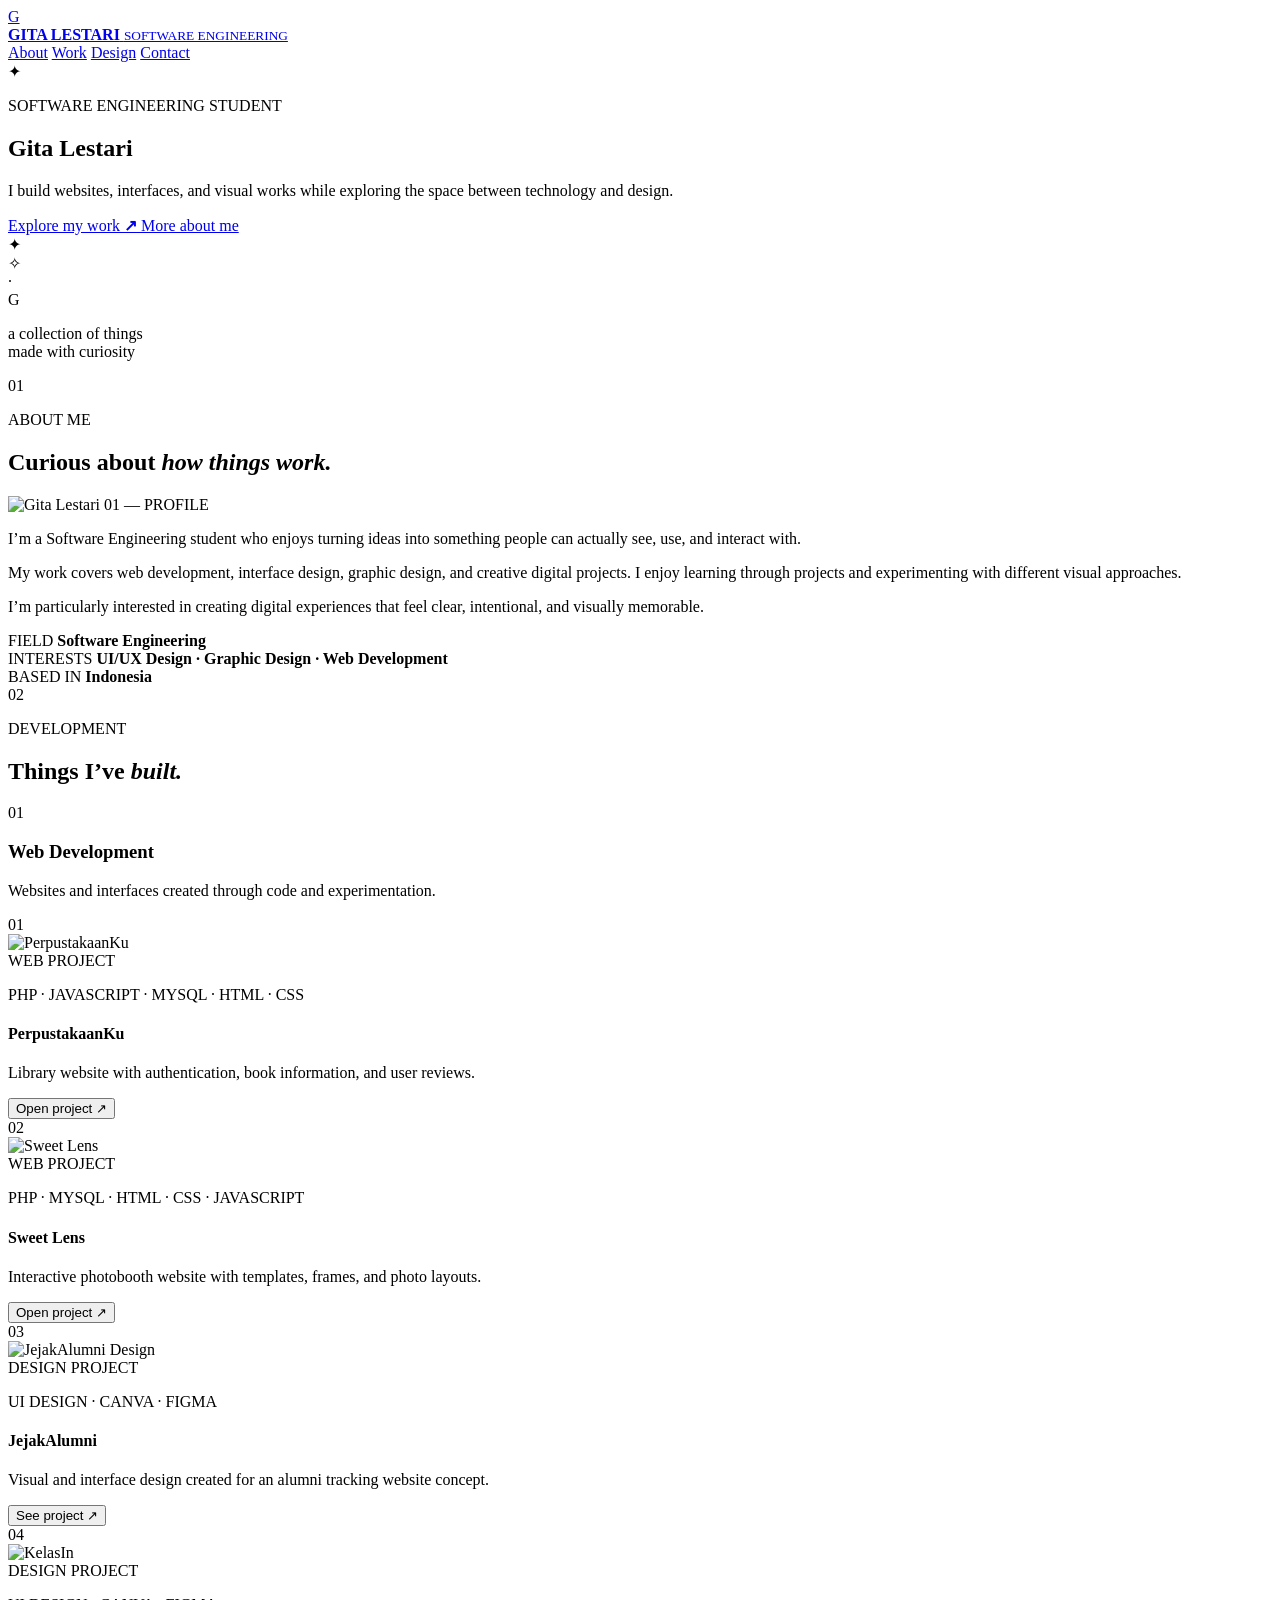
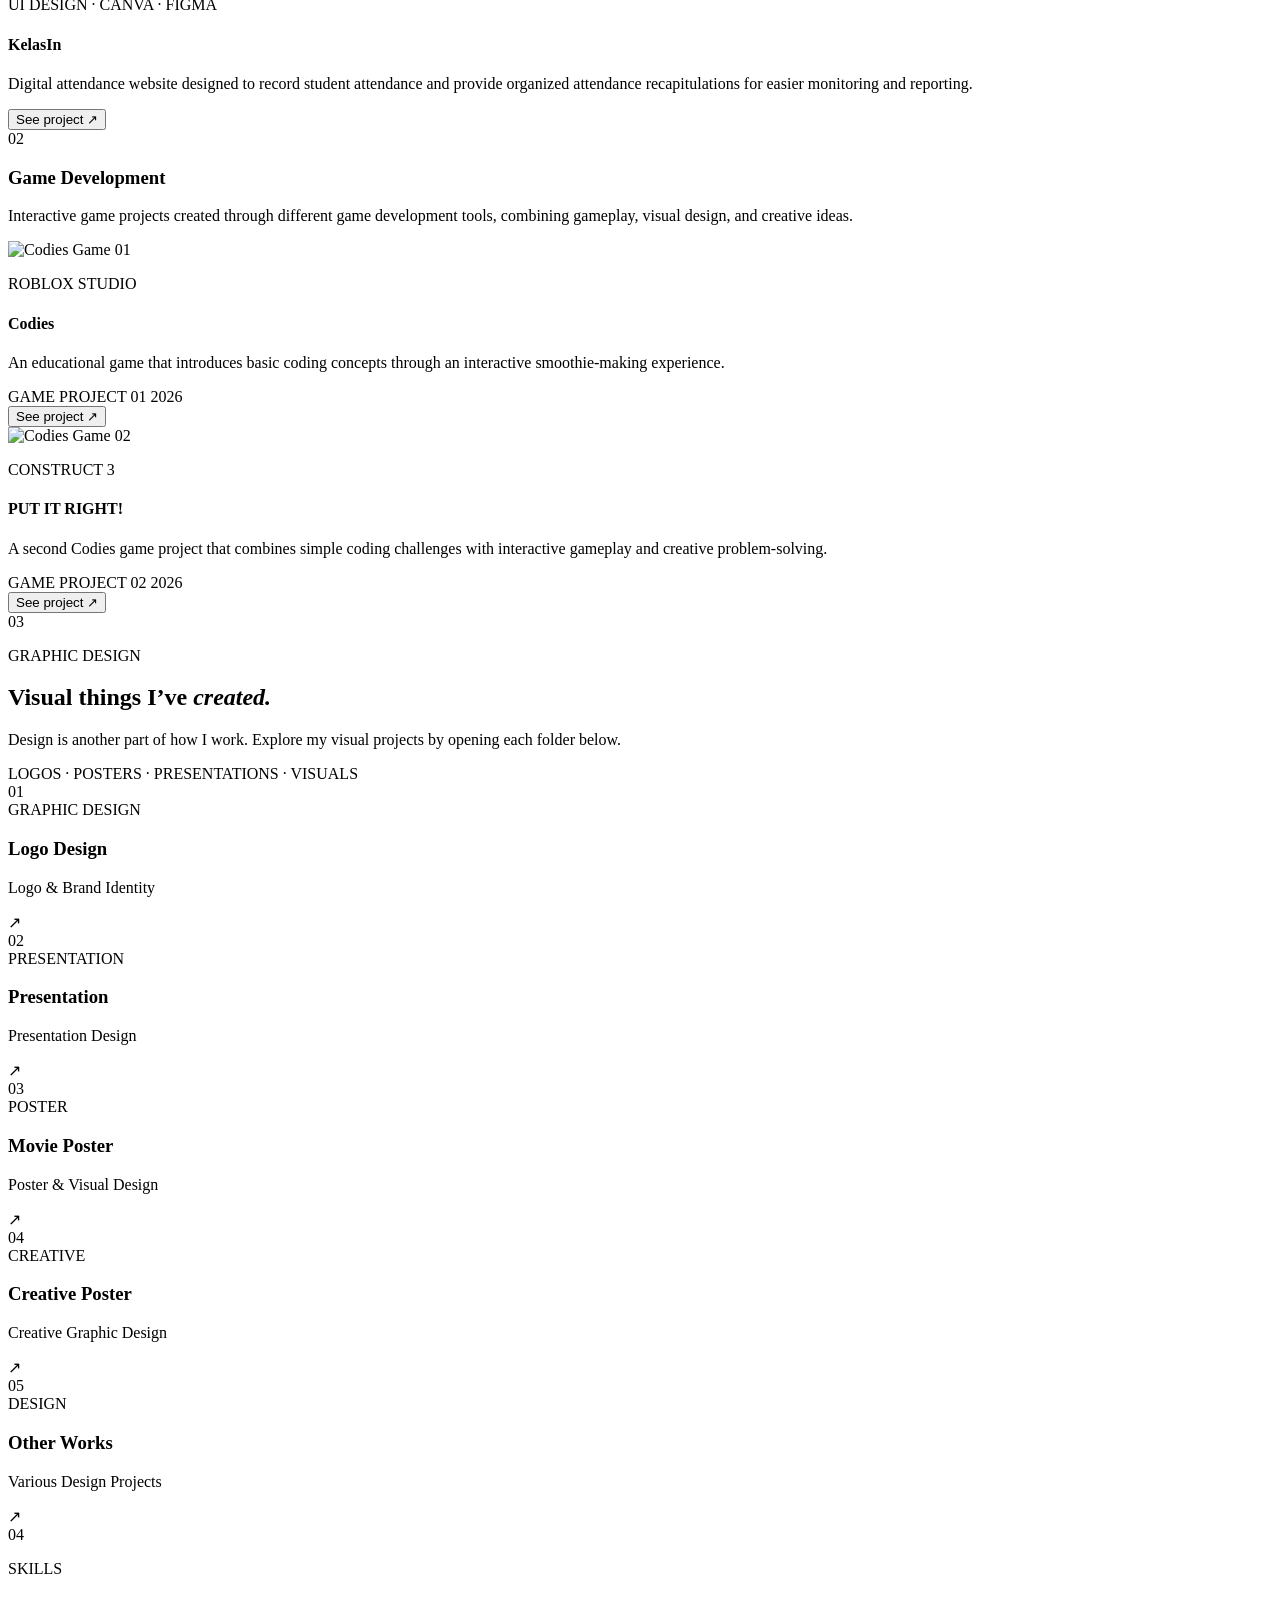
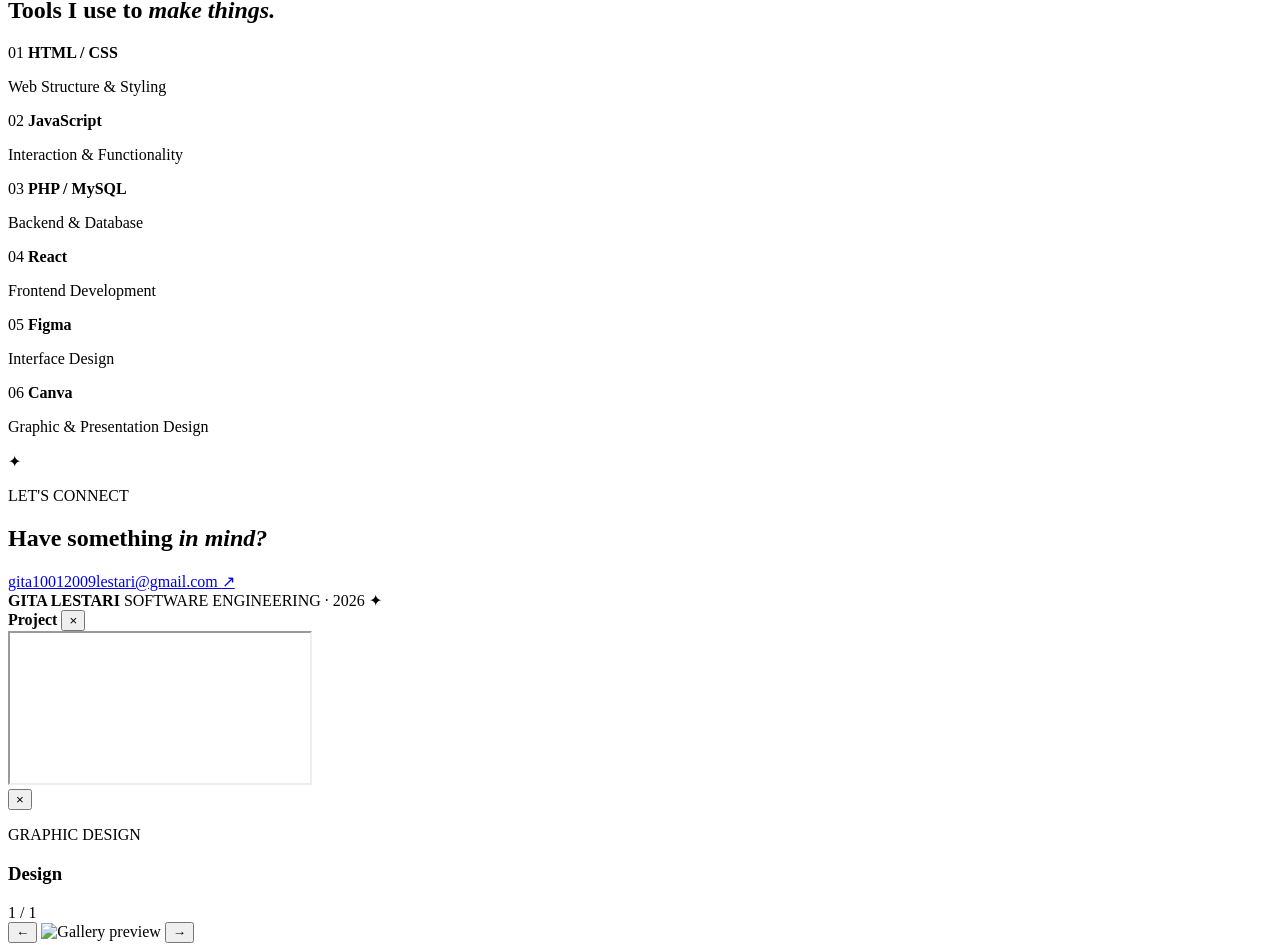
==== index.html @ f439e26e "Add files via upload" ====
<!DOCTYPE html>
<html lang="id">

<head>
    <meta charset="UTF-8">
    <meta name="viewport" content="width=device-width, initial-scale=1.0">

    <title>Gita Lestari — Portfolio</title>

    <link rel="stylesheet" href="CSS/style.css">

    <link rel="preconnect" href="https://fonts.googleapis.com">
    <link rel="preconnect" href="https://fonts.gstatic.com" crossorigin>

    <link
        href="https://fonts.googleapis.com/css2?family=Cormorant+Garamond:wght@400;500;600;700&family=DM+Sans:wght@400;500;600&display=swap"
        rel="stylesheet"
    >
</head>

<body>

<!-- ================================================= -->
<!-- NAVIGATION -->
<!-- ================================================= -->

<header class="nav">

    <a href="#home" class="brand">

        <span class="brand-mark">G</span>

        <div>
            <strong>GITA LESTARI</strong>
            <small>SOFTWARE ENGINEERING</small>
        </div>

    </a>

    <nav>
        <a href="#about">About</a>
        <a href="#work">Work</a>
        <a href="#design">Design</a>
        <a href="#contact">Contact</a>
    </nav>

    <span class="nav-star">✦</span>

</header>


<main>

<!-- ================================================= -->
<!-- HERO -->
<!-- ================================================= -->

<section class="hero" id="home">

    <div class="hero-orbit orbit-one"></div>
    <div class="hero-orbit orbit-two"></div>

    <div class="hero-copy">

        <p class="hello">
            SOFTWARE ENGINEERING STUDENT
        </p>

        <h1>
            Gita
            <span>Lestari</span>
        </h1>

        <p class="hero-description">
            I build websites, interfaces, and visual works
            while exploring the space between technology
            and design.
        </p>

        <div class="hero-actions">

            <a href="#work" class="button dark">
                Explore my work
                <b>↗</b>
            </a>

            <a href="#about" class="button line">
                More about me
            </a>

        </div>

    </div>


    <div class="hero-art">

        <div class="art-frame">

            <div class="art-sun"></div>

            <div class="art-star star-one">✦</div>
            <div class="art-star star-two">✧</div>
            <div class="art-star star-three">·</div>

            <div class="art-mountain mountain-back"></div>
            <div class="art-mountain mountain-front"></div>

            <div class="art-moon">
                G
            </div>

        </div>

        <p class="art-caption">
            a collection of things<br>
            made with curiosity
        </p>

    </div>

</section>


<!-- ================================================= -->
<!-- ABOUT -->
<!-- ================================================= -->

<section class="about section" id="about">

    <div class="section-number">
        01
    </div>

    <div class="section-heading">

        <p>ABOUT ME</p>

        <h2>
            Curious about
            <em>how things work.</em>
        </h2>

    </div>


    <div class="about-content">

        <!-- FOTO CUMA SATU -->
        <div class="about-image">

            <img
                src="assets/profile.png"
                alt="Gita Lestari"
            >

            <span>
                01 — PROFILE
            </span>

        </div>


        <div class="about-text">

            <p class="large-text">
                I’m a Software Engineering student who enjoys
                turning ideas into something people can actually
                see, use, and interact with.
            </p>

            <p>
                My work covers web development, interface design,
                graphic design, and creative digital projects.
                I enjoy learning through projects and experimenting
                with different visual approaches.
            </p>

            <p>
                I’m particularly interested in creating digital
                experiences that feel clear, intentional, and
                visually memorable.
            </p>


            <div class="about-facts">

                <div>
                    <span>FIELD</span>
                    <strong>Software Engineering</strong>
                </div>

                <div>
                    <span>INTERESTS</span>
                    <strong>UI/UX Design · Graphic Design · Web Development</strong>
                </div>

                <div>
                    <span>BASED IN</span>
                    <strong>Indonesia</strong>
                </div>

            </div>

        </div>

    </div>

</section>


<!-- ================================================= -->
<!-- WORK -->
<!-- ================================================= -->

<section class="work section" id="work">

    <div class="section-number">
        02
    </div>

    <div class="section-heading">

        <p>DEVELOPMENT</p>

        <h2>
            Things I’ve
            <em>built.</em>
        </h2>

    </div>


    <!-- WEB DEVELOPMENT -->

    <div class="category-heading">

        <div>
            <span>01</span>
            <h3>Web Development</h3>
        </div>

        <p>
            Websites and interfaces created
            through code and experimentation.
        </p>

    </div>


    <div class="web-projects">

        <!-- PROJECT 01 -->

        <article class="web-card">

            <div class="web-number">01</div>

            <div class="web-preview">

                <img
                    src="assets/img/perpustakaanku.png"
                    alt="PerpustakaanKu"
                >

                <div class="preview-overlay">
                    <span>WEB PROJECT</span>
                </div>

            </div>

            <div class="web-info">

                <p class="technology">
                    PHP · JAVASCRIPT · MYSQL · HTML · CSS
                </p>

                <h4>
                    PerpustakaanKu
                </h4>

                <p>
                    Library website with authentication,
                    book information, and user reviews.
                </p>

                <button
                    onclick="openProject(
                        'PerpustakaanKu',
                        'projects/web/perpustakaan/index.php'
                    )"
                >
                    Open project
                    <span>↗</span>
                </button>

            </div>

        </article>


        <!-- PROJECT 02 -->

        <article class="web-card">

            <div class="web-number">02</div>

            <div class="web-preview">

                <img
                    src="assets/img/sweetlens2.png"
                    alt="Sweet Lens"
                >

                <div class="preview-overlay">
                    <span>WEB PROJECT</span>
                </div>

            </div>

            <div class="web-info">

                <p class="technology">
                    PHP · MYSQL · HTML · CSS · JAVASCRIPT
                </p>

                <h4>
                    Sweet Lens
                </h4>

                <p>
                    Interactive photobooth website with
                    templates, frames, and photo layouts.
                </p>

                <button
                    onclick="openProject(
                        'Sweet Lens',
                        'projects/web/sweetlens/index.html'
                    )"
                >
                    Open project
                    <span>↗</span>
                </button>

            </div>

        </article>


        <!-- PROJECT 03 -->

<article class="web-card">

    <div class="web-number">03</div>

    <div class="web-preview">

        <img
            src="assets/img/jejakalumni.png"
            alt="JejakAlumni Design"
        >

        <div class="preview-overlay">
            <span>DESIGN PROJECT</span>
        </div>

    </div>

    <div class="web-info">

        <p class="technology">
            UI DESIGN · CANVA · FIGMA
        </p>

        <h4>
            JejakAlumni
        </h4>

        <p>
            Visual and interface design created for
            an alumni tracking website concept.
        </p>

        <button
            onclick="openImage(
                'JejakAlumni',
                [
                    'projects/graphic/jejakalumni/1.png',
                    'projects/graphic/jejakalumni/2.png',
                    'projects/graphic/jejakalumni/3.png',
                    'projects/graphic/jejakalumni/4.png',
                    'projects/graphic/jejakalumni/5.png',
                    'projects/graphic/jejakalumni/6.png',
                    'projects/graphic/jejakalumni/7.png',
                    'projects/graphic/jejakalumni/8.png',
                    'projects/graphic/jejakalumni/9.png',
                    'projects/graphic/jejakalumni/10.png',
                    'projects/graphic/jejakalumni/11.png',
                    'projects/graphic/jejakalumni/12.png',
                    'projects/graphic/jejakalumni/13.png',
                    'projects/graphic/jejakalumni/14.png',
                ]
            )"
        >
            See project
            <span>↗</span>
        </button>

    </div>

</article>


        <!-- PROJECT 04 -->

<article class="web-card">

    <div class="web-number">04</div>

    <div class="web-preview">

        <img
            src="assets/img/kelasin.png"
            alt="KelasIn"
        >

        <div class="preview-overlay">
            <span>DESIGN PROJECT</span>
        </div>

    </div>

    <div class="web-info">

        <p class="technology">
            UI DESIGN · CANVA · FIGMA
        </p>

        <h4>
            KelasIn
        </h4>

        <p>
            Digital attendance website designed to record
            student attendance and provide organized
            attendance recapitulations for easier monitoring
            and reporting.
        </p>

        <button
            onclick="openImage(
                'KelasIn',
                [
                    'projects/graphic/kelasin/1.png',
                    'projects/graphic/kelasin/2.png',
                    'projects/graphic/kelasin/3.png',
                    'projects/graphic/kelasin/4.png',
                    'projects/graphic/kelasin/5.png',
                    'projects/graphic/kelasin/6.png',
                    'projects/graphic/kelasin/7.png',
                    'projects/graphic/kelasin/8.png',
                ]
            )"
        >
            See project
            <span>↗</span>
        </button>

    </div>

</article>

    </div>


    <!-- GAME DEVELOPMENT -->

<div class="category-heading game-heading">

    <div>
        <span>02</span>
        <h3>Game Development</h3>
    </div>

    <p>
    Interactive game projects created through
    different game development tools, combining
    gameplay, visual design, and creative ideas.
</p>

</div>


<div class="game-projects">

    <!-- CODIES GAME 01 -->

    <article class="game-card">

        <div class="game-image">

            <img
                src="assets/img/codies.png"
                alt="Codies Game 01"
            >

        </div>

        <div class="game-content">

            <p class="technology">
                ROBLOX STUDIO
            </p>

            <h4>
                Codies
            </h4>

            <p>
                An educational game that introduces basic
                coding concepts through an interactive
                smoothie-making experience.
            </p>

            <div class="game-meta">

                <span>GAME PROJECT 01</span>
                <span>2026</span>

            </div>

            <button
                onclick="openImage(
                    'Codies',
                    [
                        'projects/game/codies/1.jpeg',
                        'projects/game/codies/2.jpeg',
                        'projects/game/codies/3.jpeg',
                    ]
                )"
            >
                See project
                <span>↗</span>
            </button>

        </div>

    </article>


    <!-- CODIES GAME 02 -->

    <article class="game-card">

        <div class="game-image">

            <img
                src="assets/img/pir.png"
                alt="Codies Game 02"
            >

        </div>

        <div class="game-content">

            <p class="technology">
                CONSTRUCT 3
            </p>

            <h4>
                PUT IT RIGHT!
            </h4>

            <p>
                A second Codies game project that combines
                simple coding challenges with interactive
                gameplay and creative problem-solving.
            </p>

            <div class="game-meta">

                <span>GAME PROJECT 02</span>
                <span>2026</span>

            </div>

            <button
                onclick="openImage(
                    'Put It Right!',
                    [
                        'projects/game/pir/1.png',
                        'projects/game/pir/2.png',
                        'projects/game/pir/3.png',
                        'projects/game/pir/4.png',
                        'projects/game/pir/5.png',
                    ]
                )"
            >
                See project
                <span>↗</span>
            </button>

        </div>

    </article>

</div>

</section>


<!-- ================================================= -->
<!-- GRAPHIC DESIGN -->
<!-- ================================================= -->

<section class="design section" id="design">

    <div class="section-number">
        03
    </div>

    <div class="section-heading">

        <p>GRAPHIC DESIGN</p>

        <h2>
            Visual things I’ve
            <em>created.</em>
        </h2>

    </div>


    <div class="design-intro">

        <p>
            Design is another part of how I work.
            Explore my visual projects by opening
            each folder below.
        </p>

        <span>
            LOGOS · POSTERS · PRESENTATIONS · VISUALS
        </span>

    </div>


    <div class="project-folders">

        <!-- LOGO -->

        <article
            class="project-folder"
            onclick="openImage(
                'Logo Design',
                [
                    'projects/graphic/logo/1.png',
                    'projects/graphic/logo/2.png',
                    'projects/graphic/logo/3.png',
                    'projects/graphic/logo/4.png',
                    'projects/graphic/logo/5.png',
                    'projects/graphic/logo/6.png',
                    'projects/graphic/logo/7.png',
                    'projects/graphic/logo/8.png',
                    'projects/graphic/logo/9.png',
                ]
            )"
            tabindex="0"
            role="button"
            aria-label="Open Logo Design"
            onkeydown="handleFolderKey(
                event,
                'Logo Design',
                [
                    'projects/graphic/logo/1.png',
                    'projects/graphic/logo/2.png',
                    'projects/graphic/logo/3.png',
                    'projects/graphic/logo/4.png',
                    'projects/graphic/logo/5.png',
                    'projects/graphic/logo/6.png',
                    'projects/graphic/logo/7.png',
                    'projects/graphic/logo/8.png',
                    'projects/graphic/logo/9.png',
                ]
            )"
        >

            <div class="folder-top">

                <div class="folder-icon">
                    <span></span>
                </div>

                <span class="folder-number">01</span>

            </div>

            <div class="folder-content">

                <span class="folder-category">
                    GRAPHIC DESIGN
                </span>

                <h3>Logo Design</h3>

                <p>Logo & Brand Identity</p>

            </div>

            <div class="folder-arrow">
                ↗
            </div>

        </article>


        <!-- PRESENTATION -->

        <article
            class="project-folder"
            onclick="openImage(
                'Presentation Design',
                [
                    'projects/graphic/presentation/1.png',
                    'projects/graphic/presentation/2.png'
                ]
            )"
            tabindex="0"
            role="button"
            aria-label="Open Presentation Design"
            onkeydown="handleFolderKey(
                event,
                'Presentation Design',
                [
                    'projects/graphic/presentation/1.png',
                    'projects/graphic/presentation/2.png'
                ]
            )"
        >

            <div class="folder-top">

                <div class="folder-icon">
                    <span></span>
                </div>

                <span class="folder-number">02</span>

            </div>

            <div class="folder-content">

                <span class="folder-category">
                    PRESENTATION
                </span>

                <h3>Presentation</h3>

                <p>Presentation Design</p>

            </div>

            <div class="folder-arrow">
                ↗
            </div>

        </article>


        <!-- MOVIE POSTER -->

        <article
            class="project-folder"
            onclick="openImage(
                'Movie Poster',
                [
                    'projects/graphic/movie/satu.png',
                    'projects/graphic/movie/tiga.png'
                ]
            )"
            tabindex="0"
            role="button"
            aria-label="Open Movie Poster"
            onkeydown="handleFolderKey(
                event,
                'Movie Poster',
                [
                    'projects/graphic/movie/satu.png',
                    'projects/graphic/movie/tiga.png'
                ]
            )"
        >

            <div class="folder-top">

                <div class="folder-icon">
                    <span></span>
                </div>

                <span class="folder-number">03</span>

            </div>

            <div class="folder-content">

                <span class="folder-category">
                    POSTER
                </span>

                <h3>Movie Poster</h3>

                <p>Poster & Visual Design</p>

            </div>

            <div class="folder-arrow">
                ↗
            </div>

        </article>


        <!-- CREATIVE POSTER -->

        <article
            class="project-folder"
            onclick="openImage(
                'Creative Poster',
                [
                    'projects/graphic/poster/1.png',
                    'projects/graphic/poster/2.png'
                ]
            )"
            tabindex="0"
            role="button"
            aria-label="Open Creative Poster"
            onkeydown="handleFolderKey(
                event,
                'Creative Poster',
                [
                    'projects/graphic/poster/1.png',
                    'projects/graphic/poster/2.png'
                ]
            )"
        >

            <div class="folder-top">

                <div class="folder-icon">
                    <span></span>
                </div>

                <span class="folder-number">04</span>

            </div>

            <div class="folder-content">

                <span class="folder-category">
                    CREATIVE
                </span>

                <h3>Creative Poster</h3>

                <p>Creative Graphic Design</p>

            </div>

            <div class="folder-arrow">
                ↗
            </div>

        </article>


        <!-- OTHER WORKS -->

        <article
            class="project-folder"
            onclick="openImage(
                'Other Works',
                [
                    'projects/graphic/other/1.png',
                    'projects/graphic/other/2.png',
                    'projects/graphic/other/3.png',
                ]
            )"
            tabindex="0"
            role="button"
            aria-label="Open Other Works"
            onkeydown="handleFolderKey(
                event,
                'Other Works',
                [
                    'projects/graphic/other/1.png',
                    'projects/graphic/other/2.png',
                    'projects/graphic/other/3.png',
                ]
            )"
        >

            <div class="folder-top">

                <div class="folder-icon">
                    <span></span>
                </div>

                <span class="folder-number">05</span>

            </div>

            <div class="folder-content">

                <span class="folder-category">
                    DESIGN
                </span>

                <h3>Other Works</h3>

                <p>Various Design Projects</p>

            </div>

            <div class="folder-arrow">
                ↗
            </div>

        </article>

    </div>

</section>


<!-- ================================================= -->
<!-- SKILLS -->
<!-- ================================================= -->

<section class="skills section">

    <div class="section-number">
        04
    </div>

    <div class="section-heading">

        <p>SKILLS</p>

        <h2>
            Tools I use to
            <em>make things.</em>
        </h2>

    </div>


    <div class="skill-list">

        <div>
            <span>01</span>
            <strong>HTML / CSS</strong>
            <p>Web Structure & Styling</p>
        </div>

        <div>
            <span>02</span>
            <strong>JavaScript</strong>
            <p>Interaction & Functionality</p>
        </div>

        <div>
            <span>03</span>
            <strong>PHP / MySQL</strong>
            <p>Backend & Database</p>
        </div>

        <div>
            <span>04</span>
            <strong>React</strong>
            <p>Frontend Development</p>
        </div>

        <div>
            <span>05</span>
            <strong>Figma</strong>
            <p>Interface Design</p>
        </div>

        <div>
            <span>06</span>
            <strong>Canva</strong>
            <p>Graphic & Presentation Design</p>
        </div>

    </div>

</section>


<!-- ================================================= -->
<!-- CONTACT -->
<!-- ================================================= -->

<section class="contact" id="contact">

    <div class="contact-decoration">
        ✦
    </div>

    <p>LET'S CONNECT</p>

    <h2>
        Have something
        <em>in mind?</em>
    </h2>

    <a href="mailto:gita10012009lestari@gmail.com">
        gita10012009lestari@gmail.com
        <span>↗</span>
    </a>

</section>

</main>


<!-- ================================================= -->
<!-- FOOTER -->
<!-- ================================================= -->

<footer>

    <strong>GITA LESTARI</strong>

    <span>
        SOFTWARE ENGINEERING · 2026
    </span>

    <span>✦</span>

</footer>


<!-- ================================================= -->
<!-- WEB PROJECT MODAL -->
<!-- ================================================= -->

<div class="modal" id="projectModal">

    <div
        class="modal-bg"
        onclick="closeProject()"
    ></div>

    <div class="project-window">

        <div class="window-top">

            <div class="window-controls">
                <i></i>
                <i></i>
                <i></i>
            </div>

            <strong id="projectTitle">
                Project
            </strong>

            <button onclick="closeProject()">
                ×
            </button>

        </div>

        <iframe
            id="projectFrame"
            src=""
            title="Project Preview"
        ></iframe>

    </div>

</div>


<!-- ================================================= -->
<!-- GRAPHIC DESIGN GALLERY -->
<!-- ================================================= -->

<div class="image-modal" id="imageModal">

    <div
        class="image-bg"
        onclick="closeImage()"
    ></div>

    <div class="image-window">

        <button
            class="gallery-close"
            onclick="closeImage()"
            aria-label="Close gallery"
        >
            ×
        </button>

        <div class="gallery-header">

            <div>

                <p>GRAPHIC DESIGN</p>

                <h3 id="galleryTitle">
                    Design
                </h3>

            </div>

            <span id="galleryCounter">
                1 / 1
            </span>

        </div>


        <div class="gallery-main">

            <button
                class="gallery-prev"
                onclick="previousImage()"
                aria-label="Previous image"
            >
                ←
            </button>

            <img
                id="galleryImage"
                src=""
                alt="Gallery preview"
            >

            <button
                class="gallery-next"
                onclick="nextImage()"
                aria-label="Next image"
            >
                →
            </button>

        </div>


        <div
            class="gallery-thumbnails"
            id="galleryThumbnails"
        ></div>

    </div>

</div>


<script src="js/script.js"></script>

</body>
</html>
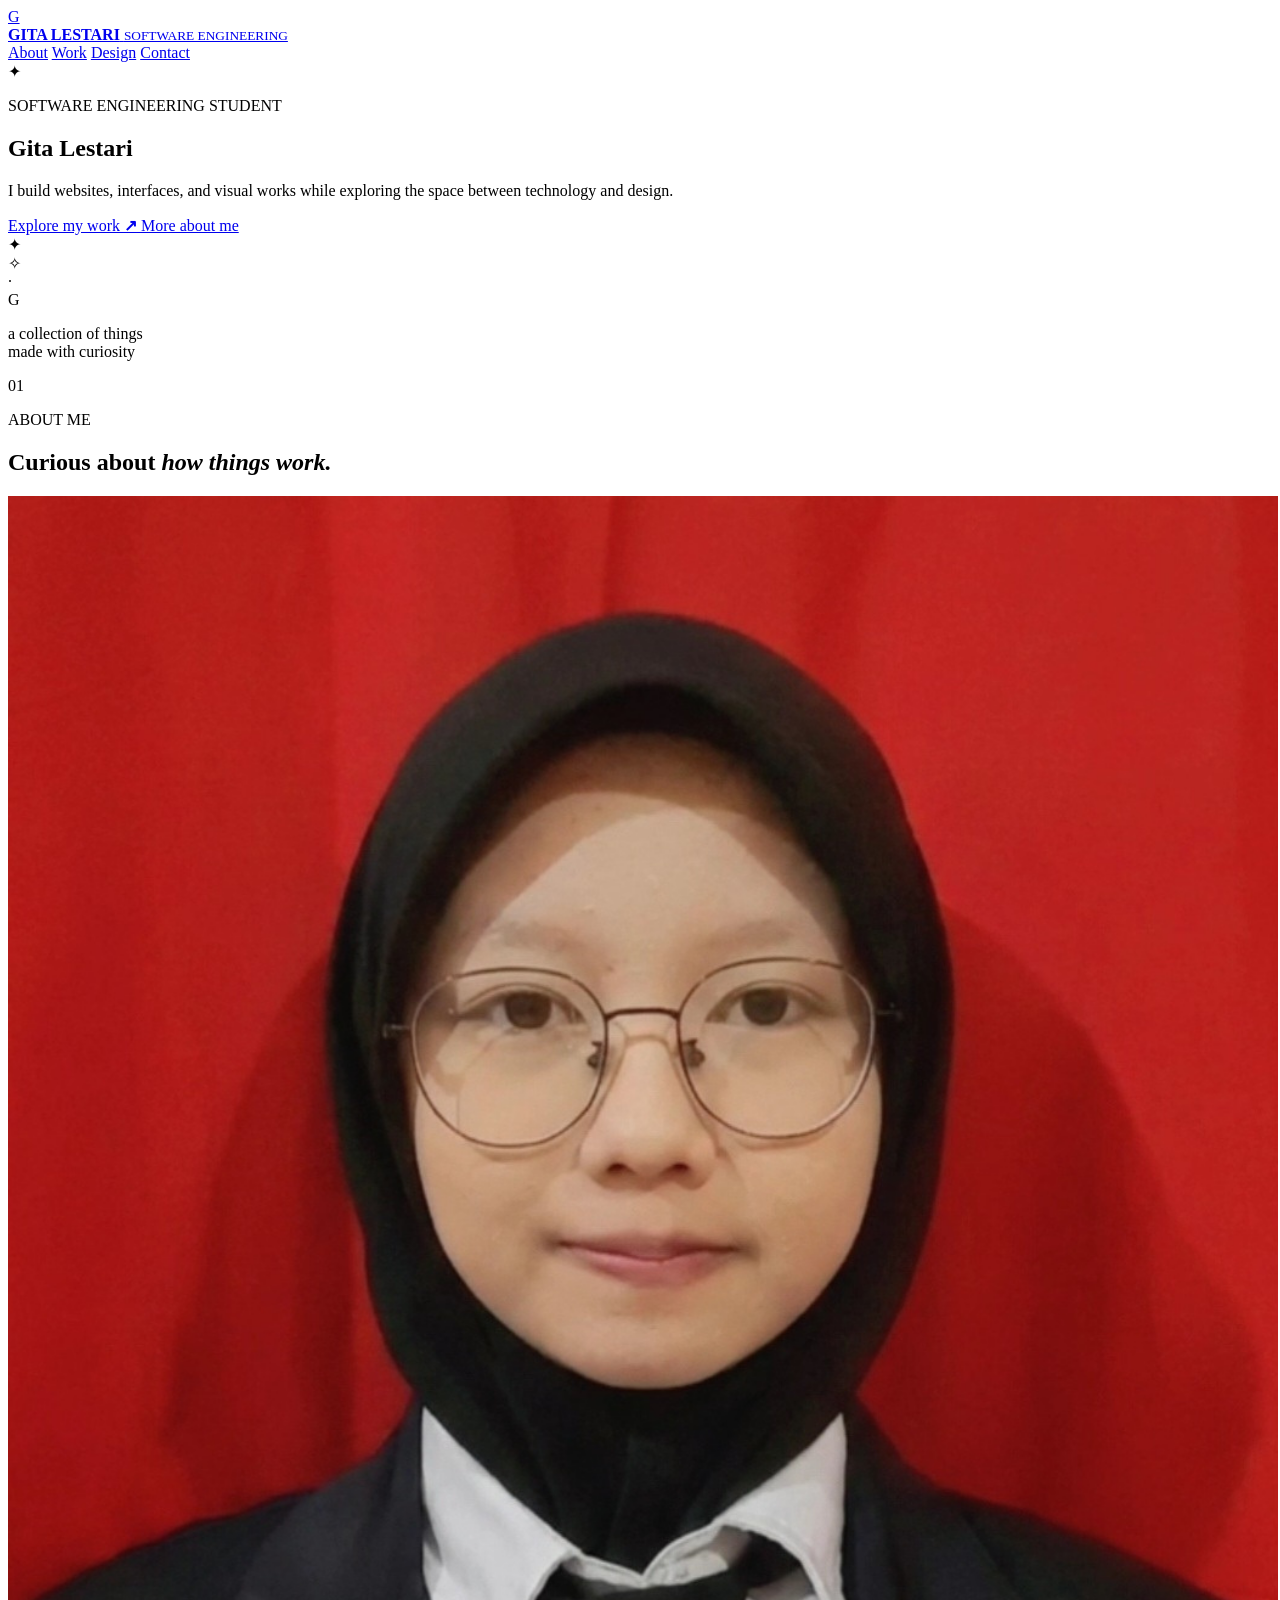
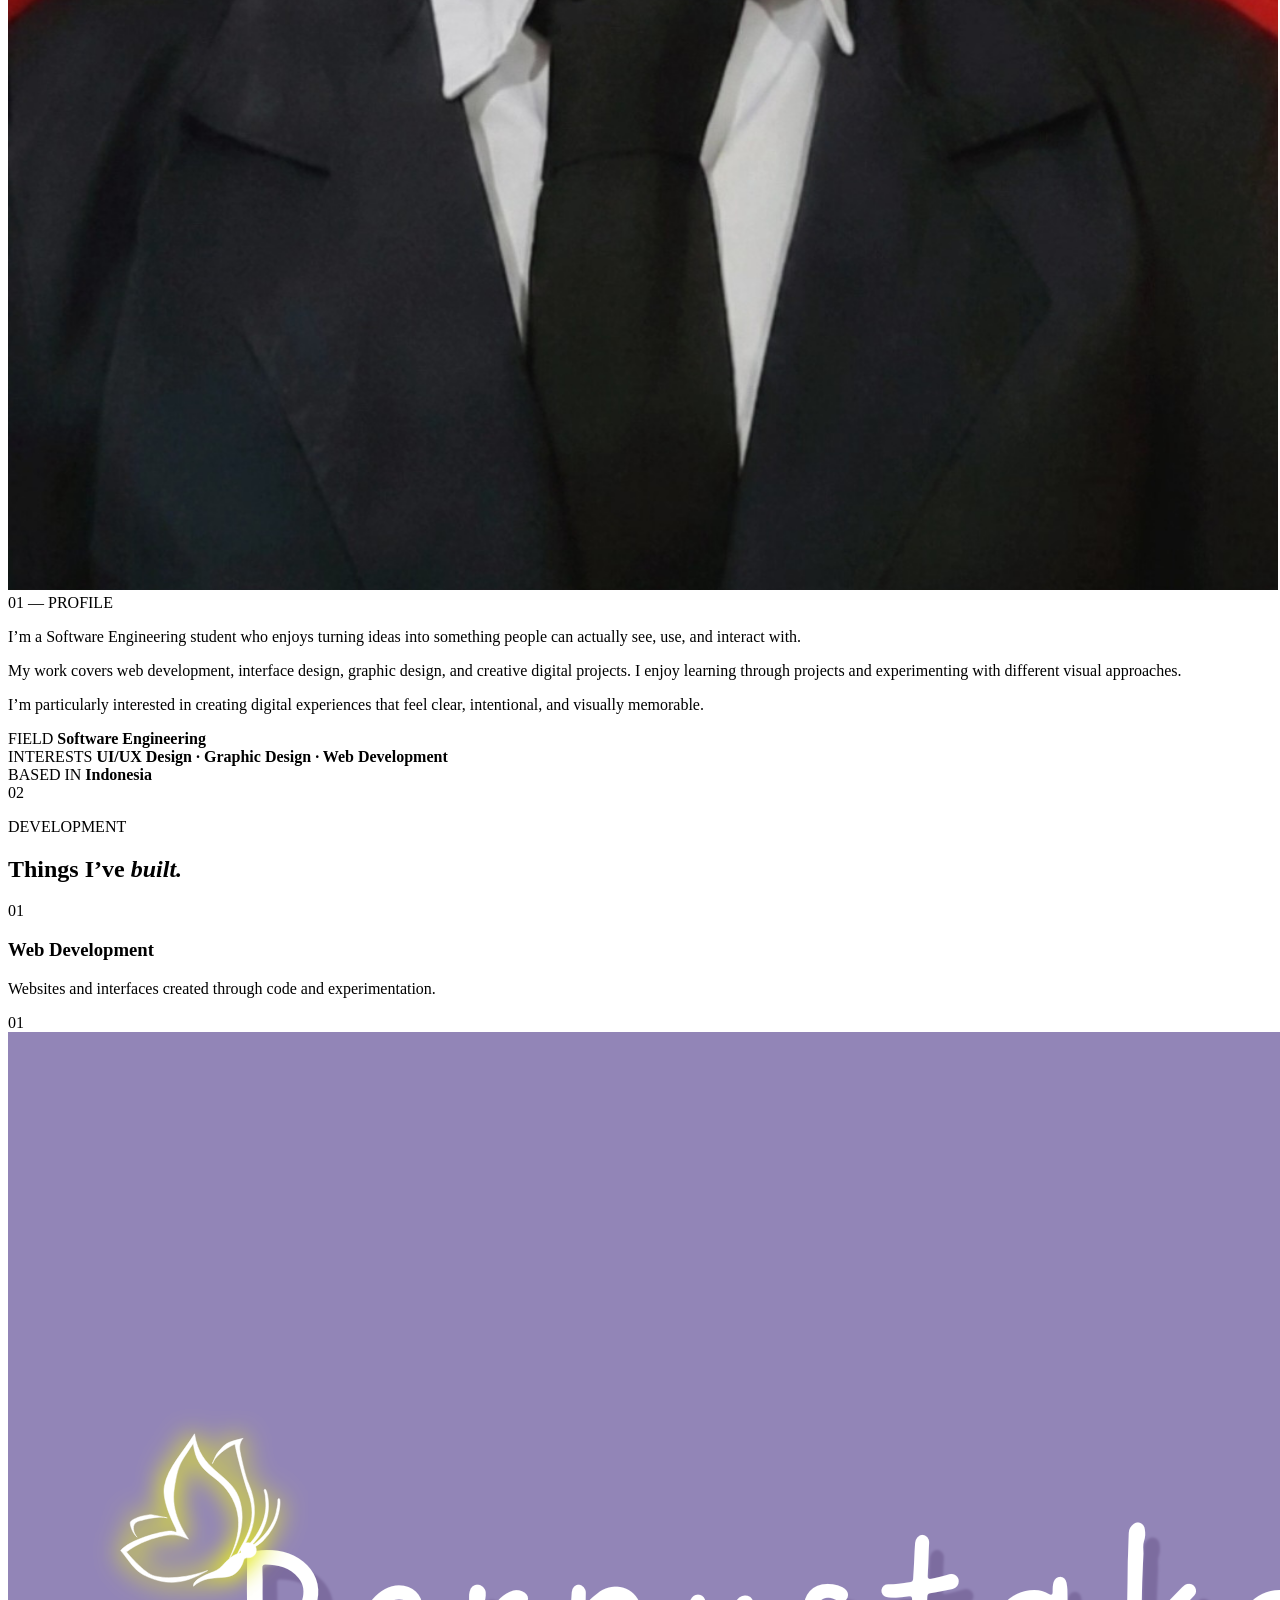
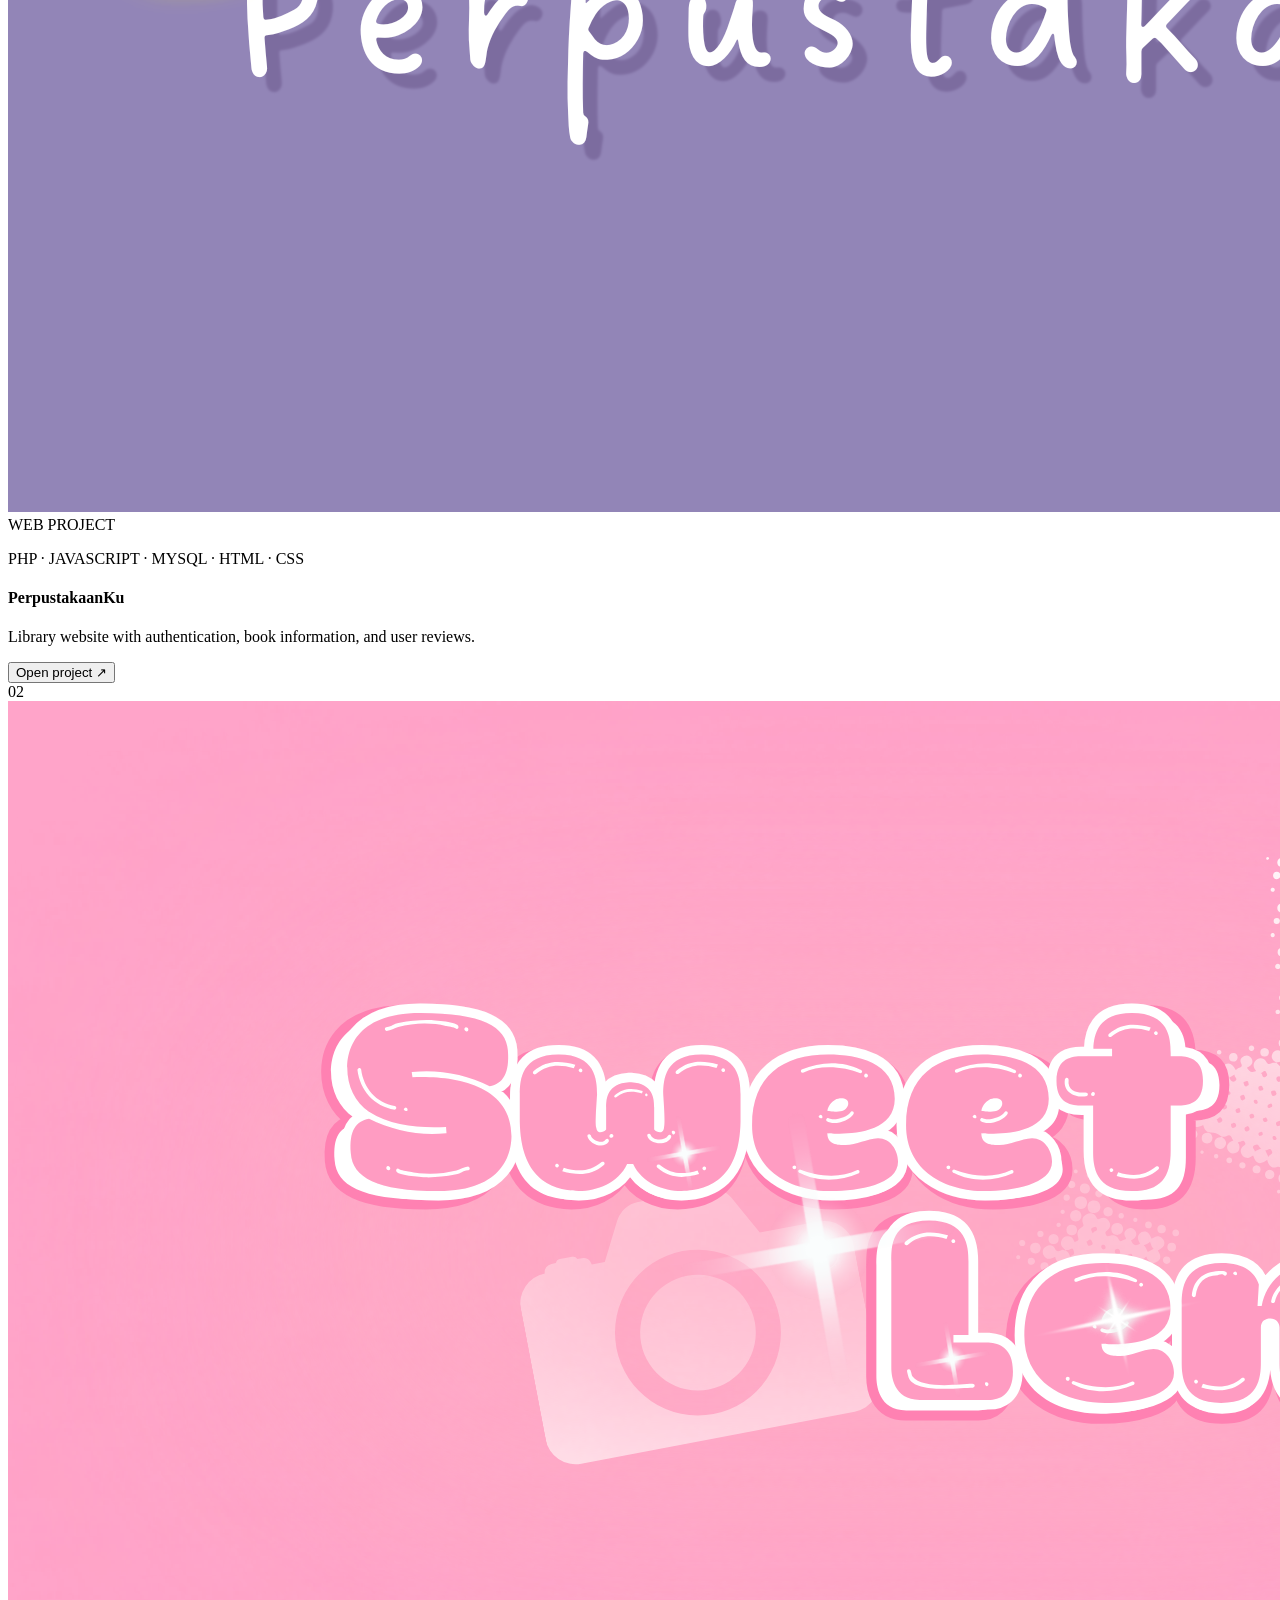
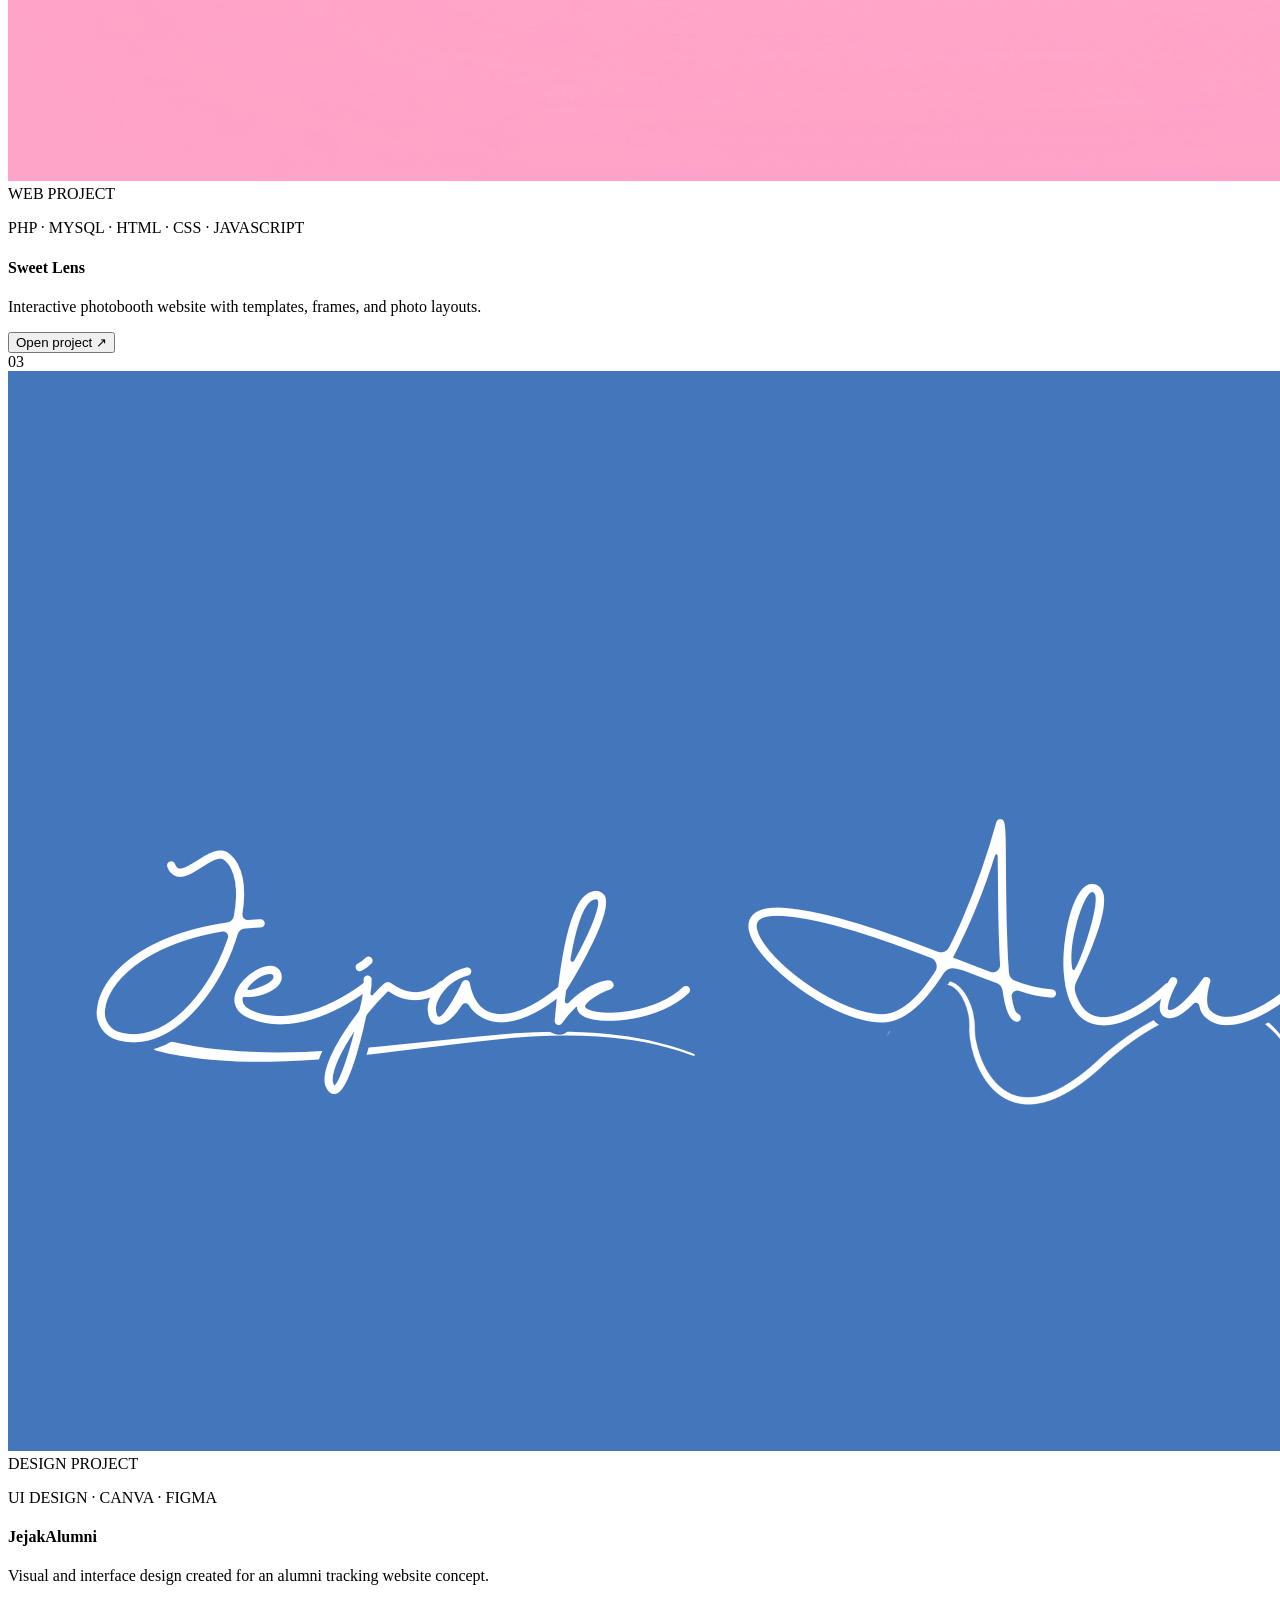
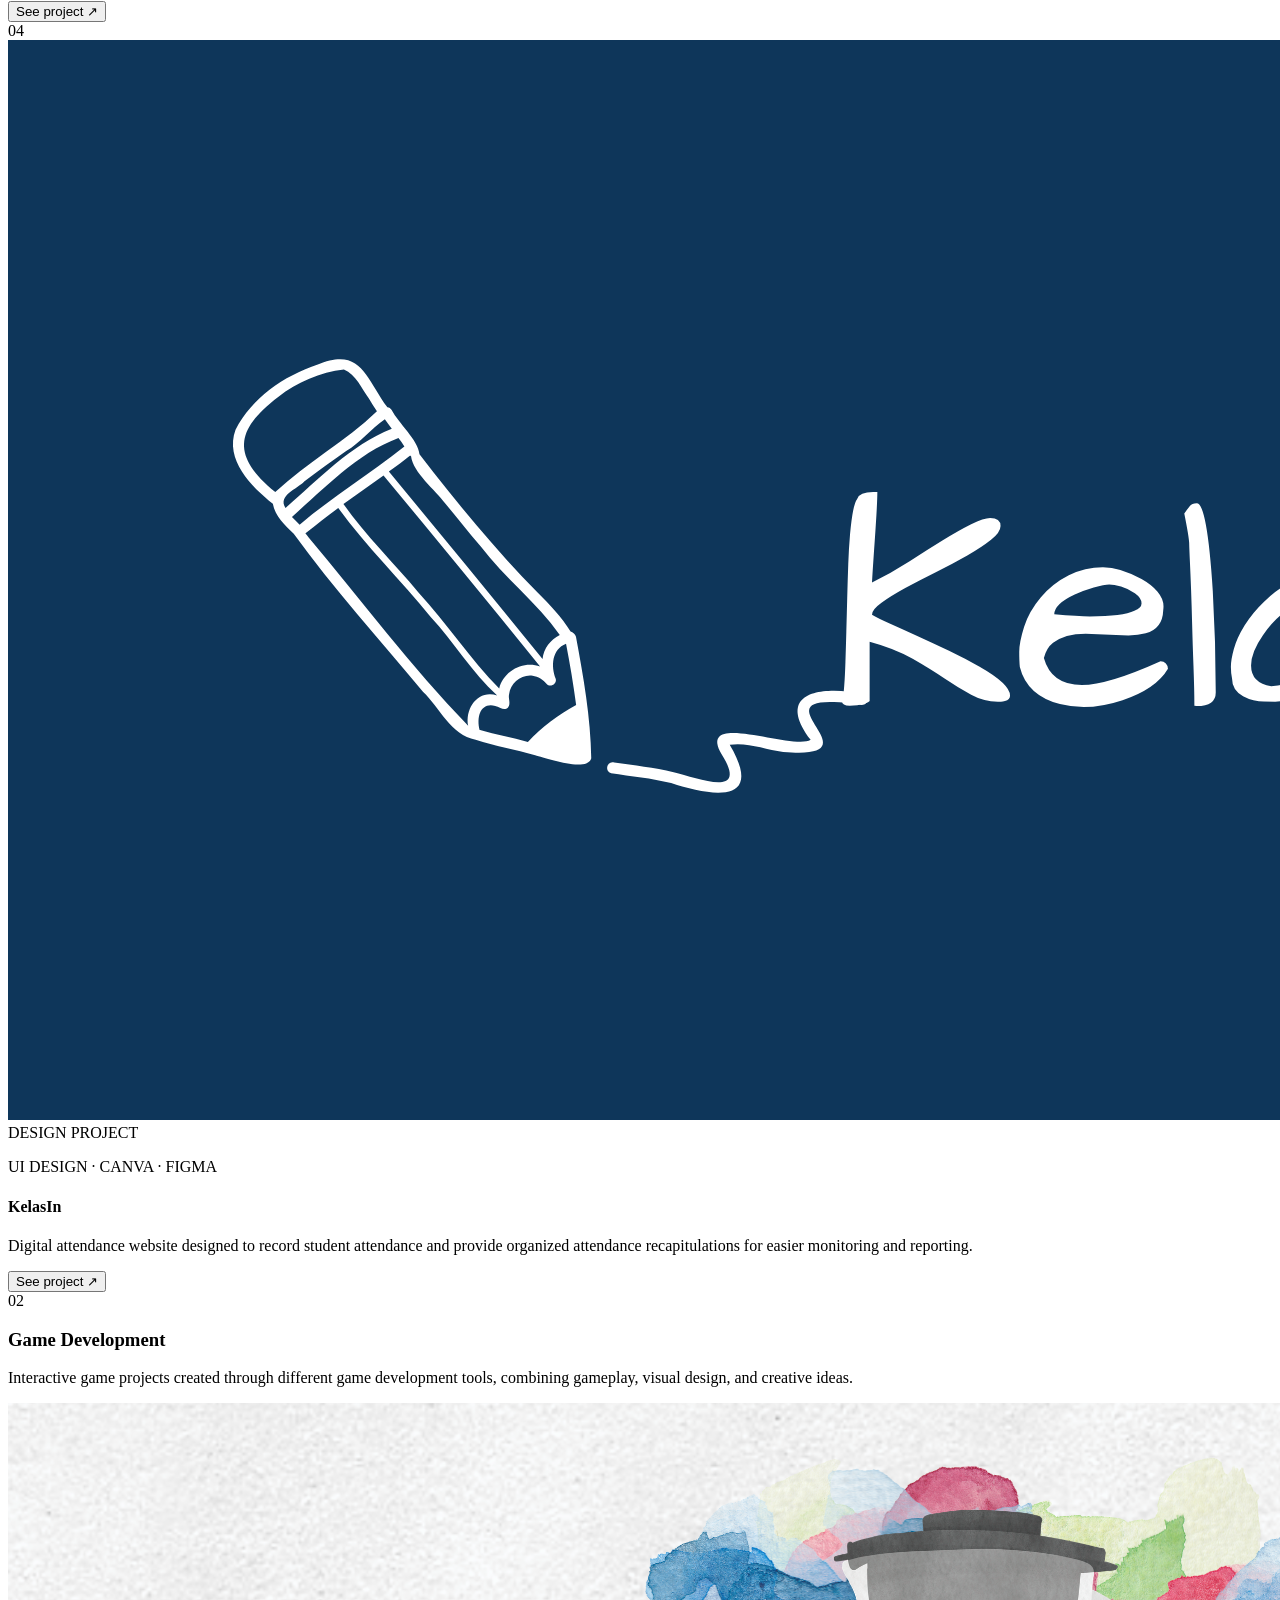
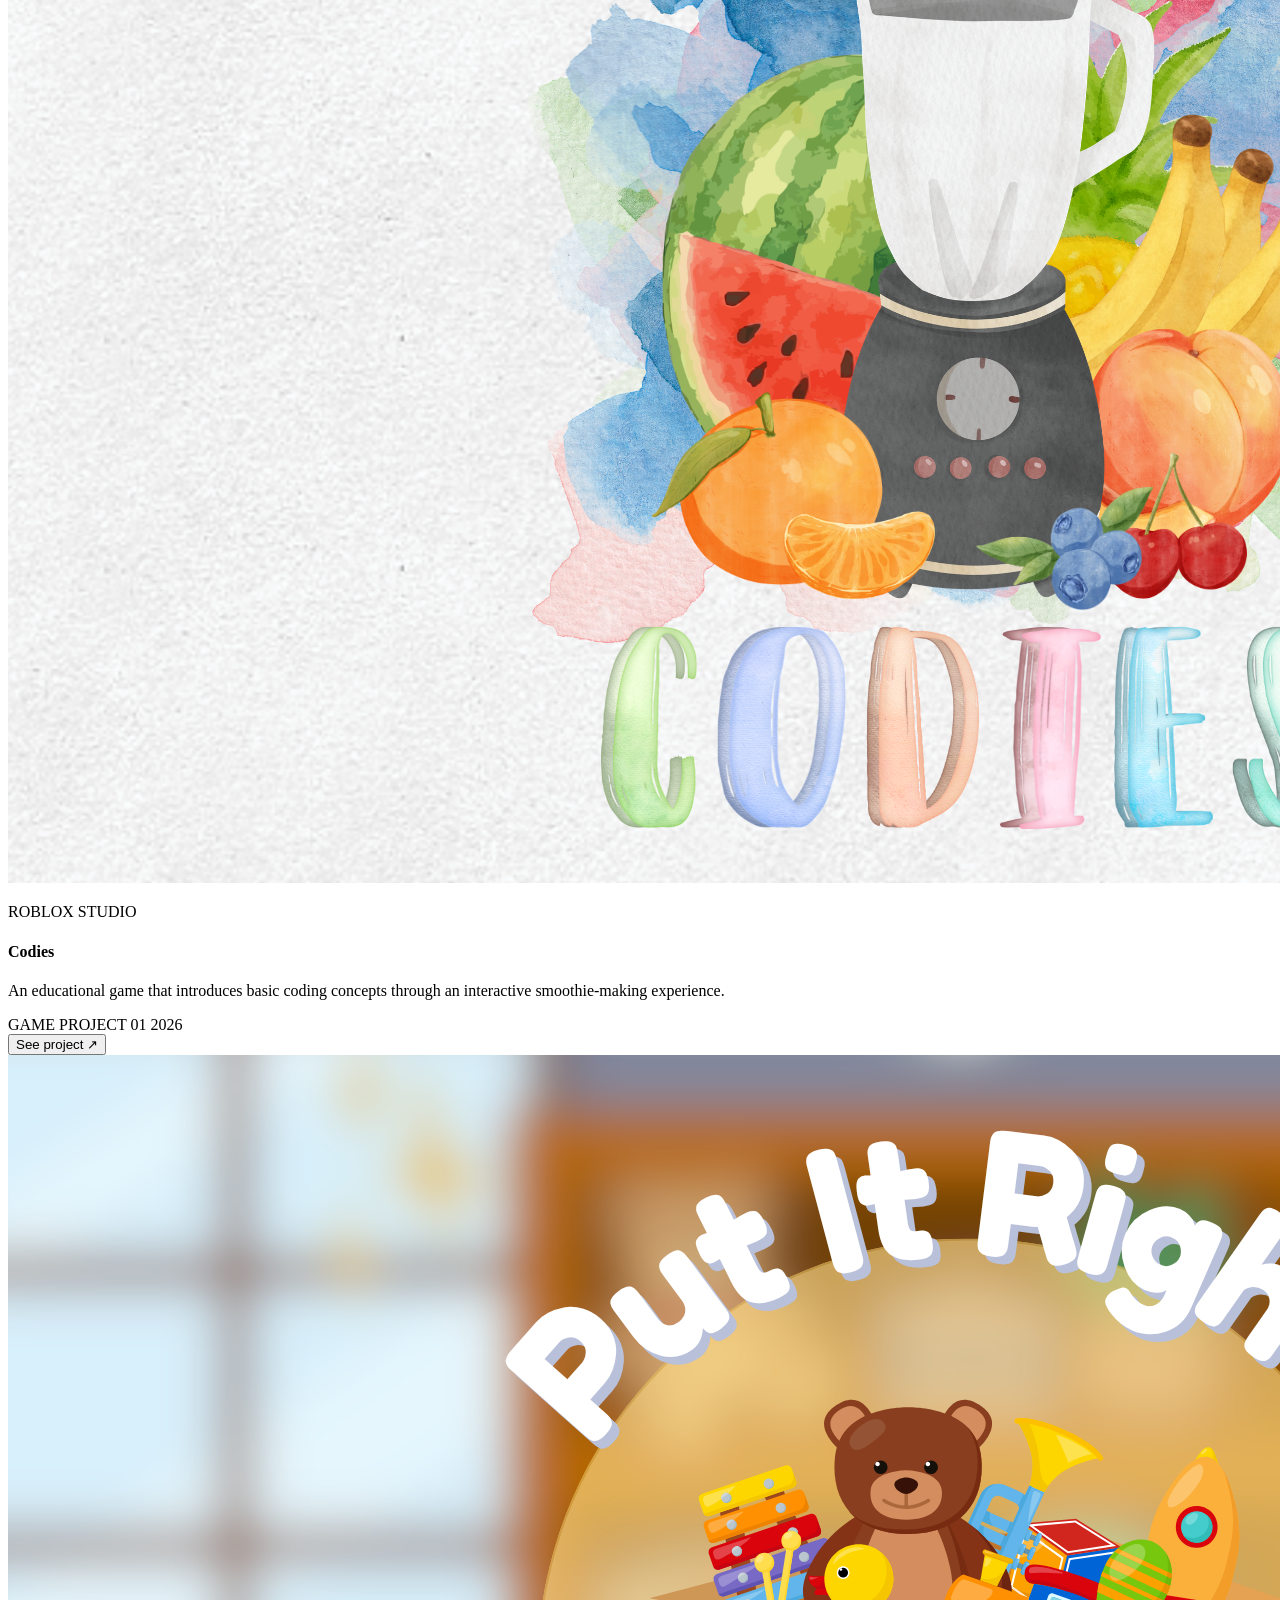
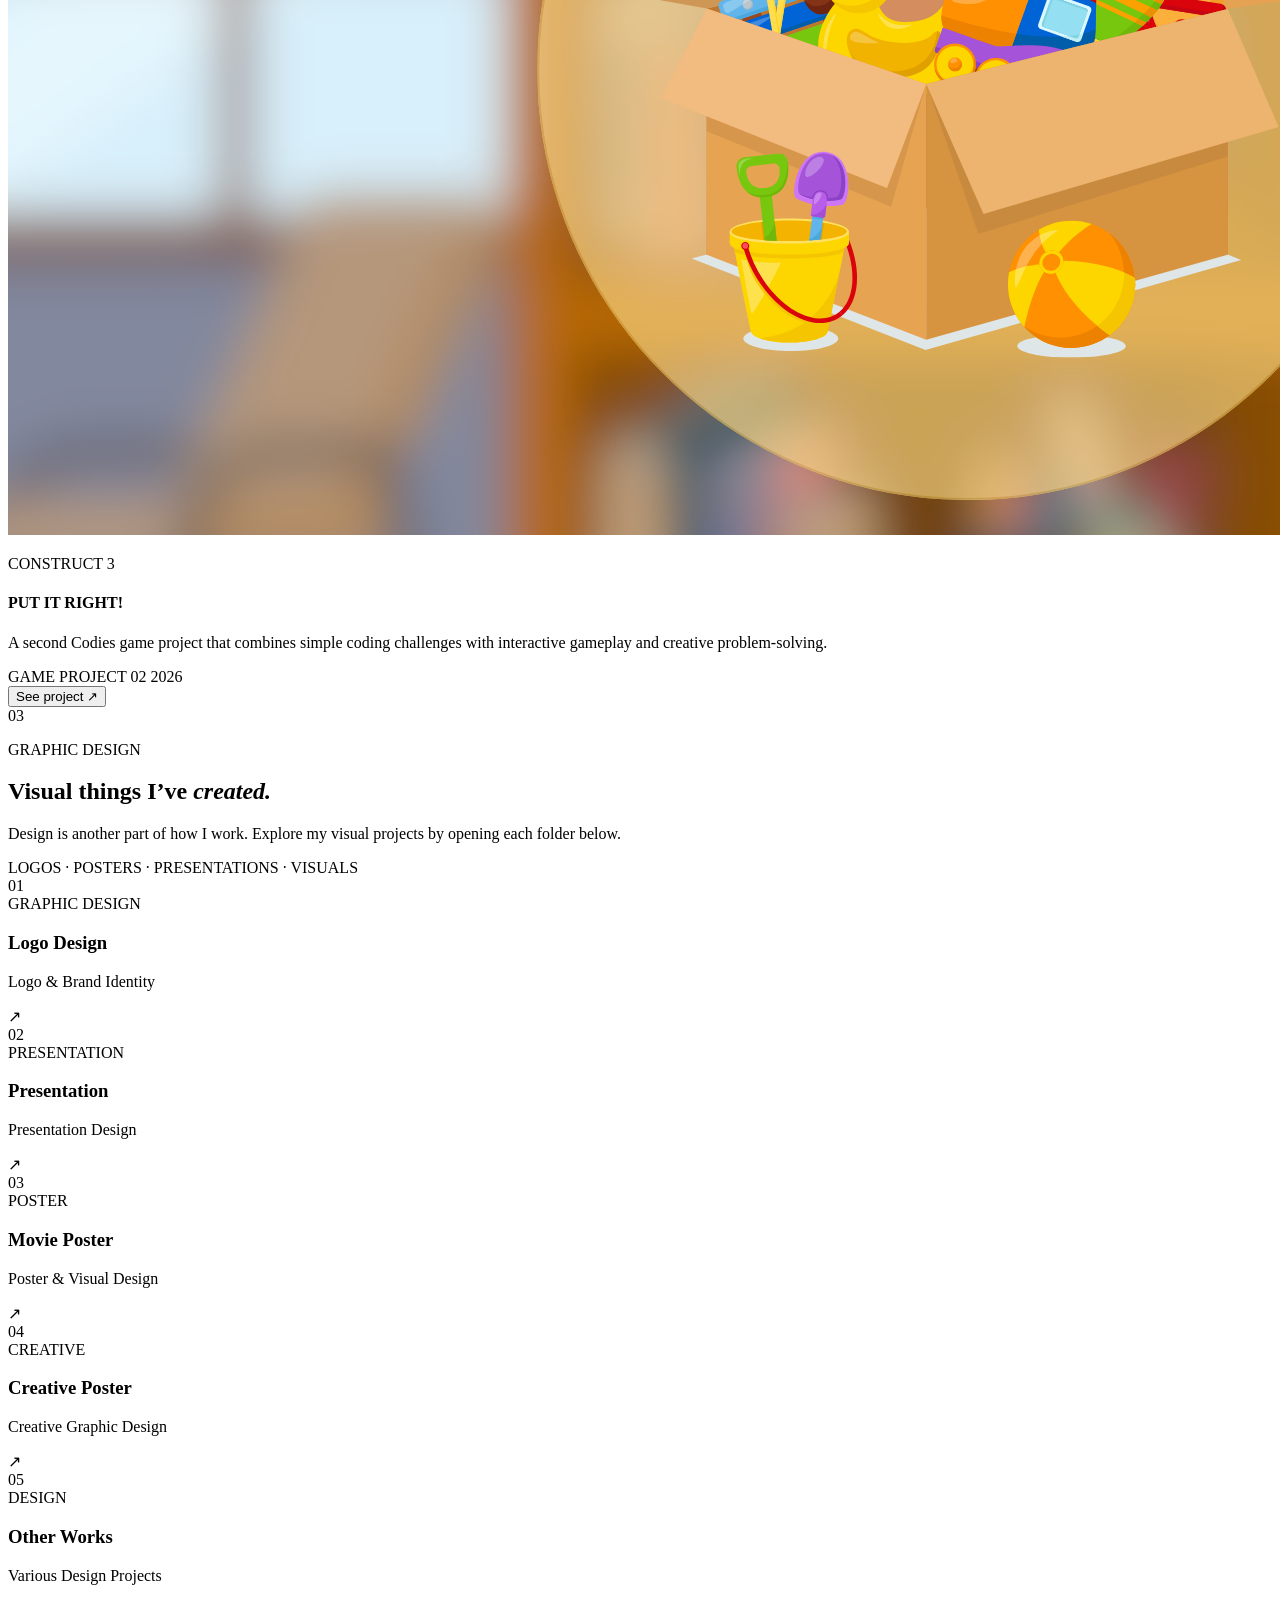
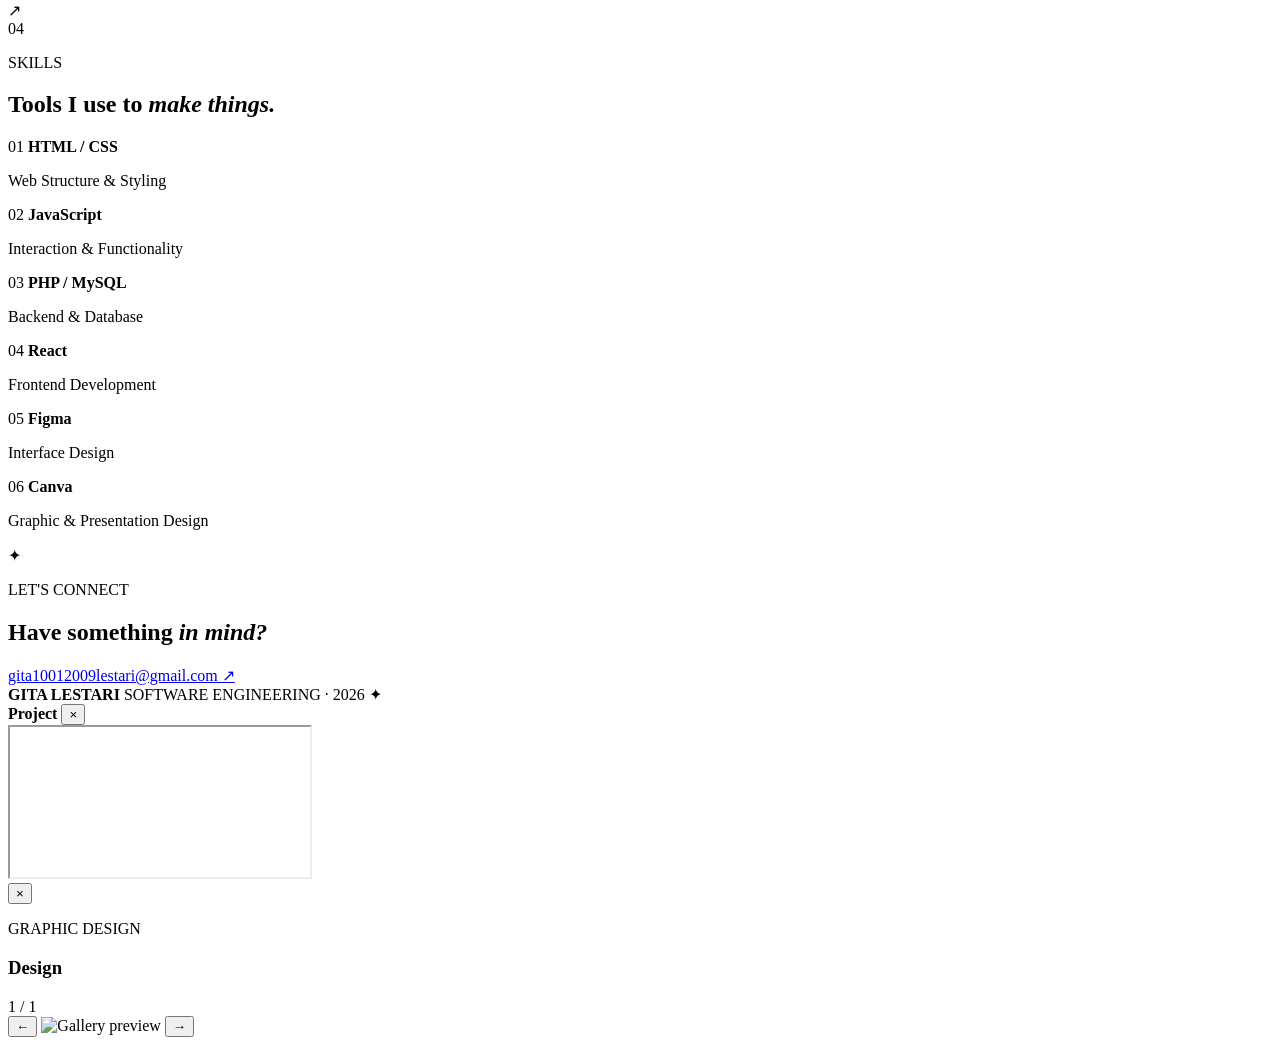
==== commit a37f9da8: "first commit" ====
--- a/index.html
+++ b/index.html
@@ -1,1168 +1,1168 @@
-<!DOCTYPE html>
-<html lang="id">
-
-<head>
-    <meta charset="UTF-8">
-    <meta name="viewport" content="width=device-width, initial-scale=1.0">
-
-    <title>Gita Lestari — Portfolio</title>
-
-    <link rel="stylesheet" href="CSS/style.css">
-
-    <link rel="preconnect" href="https://fonts.googleapis.com">
-    <link rel="preconnect" href="https://fonts.gstatic.com" crossorigin>
-
-    <link
-        href="https://fonts.googleapis.com/css2?family=Cormorant+Garamond:wght@400;500;600;700&family=DM+Sans:wght@400;500;600&display=swap"
-        rel="stylesheet"
-    >
-</head>
-
-<body>
-
-<!-- ================================================= -->
-<!-- NAVIGATION -->
-<!-- ================================================= -->
-
-<header class="nav">
-
-    <a href="#home" class="brand">
-
-        <span class="brand-mark">G</span>
-
-        <div>
-            <strong>GITA LESTARI</strong>
-            <small>SOFTWARE ENGINEERING</small>
-        </div>
-
-    </a>
-
-    <nav>
-        <a href="#about">About</a>
-        <a href="#work">Work</a>
-        <a href="#design">Design</a>
-        <a href="#contact">Contact</a>
-    </nav>
-
-    <span class="nav-star">✦</span>
-
-</header>
-
-
-<main>
-
-<!-- ================================================= -->
-<!-- HERO -->
-<!-- ================================================= -->
-
-<section class="hero" id="home">
-
-    <div class="hero-orbit orbit-one"></div>
-    <div class="hero-orbit orbit-two"></div>
-
-    <div class="hero-copy">
-
-        <p class="hello">
-            SOFTWARE ENGINEERING STUDENT
-        </p>
-
-        <h1>
-            Gita
-            <span>Lestari</span>
-        </h1>
-
-        <p class="hero-description">
-            I build websites, interfaces, and visual works
-            while exploring the space between technology
-            and design.
-        </p>
-
-        <div class="hero-actions">
-
-            <a href="#work" class="button dark">
-                Explore my work
-                <b>↗</b>
-            </a>
-
-            <a href="#about" class="button line">
-                More about me
-            </a>
-
-        </div>
-
-    </div>
-
-
-    <div class="hero-art">
-
-        <div class="art-frame">
-
-            <div class="art-sun"></div>
-
-            <div class="art-star star-one">✦</div>
-            <div class="art-star star-two">✧</div>
-            <div class="art-star star-three">·</div>
-
-            <div class="art-mountain mountain-back"></div>
-            <div class="art-mountain mountain-front"></div>
-
-            <div class="art-moon">
-                G
-            </div>
-
-        </div>
-
-        <p class="art-caption">
-            a collection of things<br>
-            made with curiosity
-        </p>
-
-    </div>
-
-</section>
-
-
-<!-- ================================================= -->
-<!-- ABOUT -->
-<!-- ================================================= -->
-
-<section class="about section" id="about">
-
-    <div class="section-number">
-        01
-    </div>
-
-    <div class="section-heading">
-
-        <p>ABOUT ME</p>
-
-        <h2>
-            Curious about
-            <em>how things work.</em>
-        </h2>
-
-    </div>
-
-
-    <div class="about-content">
-
-        <!-- FOTO CUMA SATU -->
-        <div class="about-image">
-
-            <img
-                src="assets/profile.png"
-                alt="Gita Lestari"
-            >
-
-            <span>
-                01 — PROFILE
-            </span>
-
-        </div>
-
-
-        <div class="about-text">
-
-            <p class="large-text">
-                I’m a Software Engineering student who enjoys
-                turning ideas into something people can actually
-                see, use, and interact with.
-            </p>
-
-            <p>
-                My work covers web development, interface design,
-                graphic design, and creative digital projects.
-                I enjoy learning through projects and experimenting
-                with different visual approaches.
-            </p>
-
-            <p>
-                I’m particularly interested in creating digital
-                experiences that feel clear, intentional, and
-                visually memorable.
-            </p>
-
-
-            <div class="about-facts">
-
-                <div>
-                    <span>FIELD</span>
-                    <strong>Software Engineering</strong>
-                </div>
-
-                <div>
-                    <span>INTERESTS</span>
-                    <strong>UI/UX Design · Graphic Design · Web Development</strong>
-                </div>
-
-                <div>
-                    <span>BASED IN</span>
-                    <strong>Indonesia</strong>
-                </div>
-
-            </div>
-
-        </div>
-
-    </div>
-
-</section>
-
-
-<!-- ================================================= -->
-<!-- WORK -->
-<!-- ================================================= -->
-
-<section class="work section" id="work">
-
-    <div class="section-number">
-        02
-    </div>
-
-    <div class="section-heading">
-
-        <p>DEVELOPMENT</p>
-
-        <h2>
-            Things I’ve
-            <em>built.</em>
-        </h2>
-
-    </div>
-
-
-    <!-- WEB DEVELOPMENT -->
-
-    <div class="category-heading">
-
-        <div>
-            <span>01</span>
-            <h3>Web Development</h3>
-        </div>
-
-        <p>
-            Websites and interfaces created
-            through code and experimentation.
-        </p>
-
-    </div>
-
-
-    <div class="web-projects">
-
-        <!-- PROJECT 01 -->
-
-        <article class="web-card">
-
-            <div class="web-number">01</div>
-
-            <div class="web-preview">
-
-                <img
-                    src="assets/img/perpustakaanku.png"
-                    alt="PerpustakaanKu"
-                >
-
-                <div class="preview-overlay">
-                    <span>WEB PROJECT</span>
-                </div>
-
-            </div>
-
-            <div class="web-info">
-
-                <p class="technology">
-                    PHP · JAVASCRIPT · MYSQL · HTML · CSS
-                </p>
-
-                <h4>
-                    PerpustakaanKu
-                </h4>
-
-                <p>
-                    Library website with authentication,
-                    book information, and user reviews.
-                </p>
-
-                <button
-                    onclick="openProject(
-                        'PerpustakaanKu',
-                        'projects/web/perpustakaan/index.php'
-                    )"
-                >
-                    Open project
-                    <span>↗</span>
-                </button>
-
-            </div>
-
-        </article>
-
-
-        <!-- PROJECT 02 -->
-
-        <article class="web-card">
-
-            <div class="web-number">02</div>
-
-            <div class="web-preview">
-
-                <img
-                    src="assets/img/sweetlens2.png"
-                    alt="Sweet Lens"
-                >
-
-                <div class="preview-overlay">
-                    <span>WEB PROJECT</span>
-                </div>
-
-            </div>
-
-            <div class="web-info">
-
-                <p class="technology">
-                    PHP · MYSQL · HTML · CSS · JAVASCRIPT
-                </p>
-
-                <h4>
-                    Sweet Lens
-                </h4>
-
-                <p>
-                    Interactive photobooth website with
-                    templates, frames, and photo layouts.
-                </p>
-
-                <button
-                    onclick="openProject(
-                        'Sweet Lens',
-                        'projects/web/sweetlens/index.html'
-                    )"
-                >
-                    Open project
-                    <span>↗</span>
-                </button>
-
-            </div>
-
-        </article>
-
-
-        <!-- PROJECT 03 -->
-
-<article class="web-card">
-
-    <div class="web-number">03</div>
-
-    <div class="web-preview">
-
-        <img
-            src="assets/img/jejakalumni.png"
-            alt="JejakAlumni Design"
-        >
-
-        <div class="preview-overlay">
-            <span>DESIGN PROJECT</span>
-        </div>
-
-    </div>
-
-    <div class="web-info">
-
-        <p class="technology">
-            UI DESIGN · CANVA · FIGMA
-        </p>
-
-        <h4>
-            JejakAlumni
-        </h4>
-
-        <p>
-            Visual and interface design created for
-            an alumni tracking website concept.
-        </p>
-
-        <button
-            onclick="openImage(
-                'JejakAlumni',
-                [
-                    'projects/graphic/jejakalumni/1.png',
-                    'projects/graphic/jejakalumni/2.png',
-                    'projects/graphic/jejakalumni/3.png',
-                    'projects/graphic/jejakalumni/4.png',
-                    'projects/graphic/jejakalumni/5.png',
-                    'projects/graphic/jejakalumni/6.png',
-                    'projects/graphic/jejakalumni/7.png',
-                    'projects/graphic/jejakalumni/8.png',
-                    'projects/graphic/jejakalumni/9.png',
-                    'projects/graphic/jejakalumni/10.png',
-                    'projects/graphic/jejakalumni/11.png',
-                    'projects/graphic/jejakalumni/12.png',
-                    'projects/graphic/jejakalumni/13.png',
-                    'projects/graphic/jejakalumni/14.png',
-                ]
-            )"
-        >
-            See project
-            <span>↗</span>
-        </button>
-
-    </div>
-
-</article>
-
-
-        <!-- PROJECT 04 -->
-
-<article class="web-card">
-
-    <div class="web-number">04</div>
-
-    <div class="web-preview">
-
-        <img
-            src="assets/img/kelasin.png"
-            alt="KelasIn"
-        >
-
-        <div class="preview-overlay">
-            <span>DESIGN PROJECT</span>
-        </div>
-
-    </div>
-
-    <div class="web-info">
-
-        <p class="technology">
-            UI DESIGN · CANVA · FIGMA
-        </p>
-
-        <h4>
-            KelasIn
-        </h4>
-
-        <p>
-            Digital attendance website designed to record
-            student attendance and provide organized
-            attendance recapitulations for easier monitoring
-            and reporting.
-        </p>
-
-        <button
-            onclick="openImage(
-                'KelasIn',
-                [
-                    'projects/graphic/kelasin/1.png',
-                    'projects/graphic/kelasin/2.png',
-                    'projects/graphic/kelasin/3.png',
-                    'projects/graphic/kelasin/4.png',
-                    'projects/graphic/kelasin/5.png',
-                    'projects/graphic/kelasin/6.png',
-                    'projects/graphic/kelasin/7.png',
-                    'projects/graphic/kelasin/8.png',
-                ]
-            )"
-        >
-            See project
-            <span>↗</span>
-        </button>
-
-    </div>
-
-</article>
-
-    </div>
-
-
-    <!-- GAME DEVELOPMENT -->
-
-<div class="category-heading game-heading">
-
-    <div>
-        <span>02</span>
-        <h3>Game Development</h3>
-    </div>
-
-    <p>
-    Interactive game projects created through
-    different game development tools, combining
-    gameplay, visual design, and creative ideas.
-</p>
-
-</div>
-
-
-<div class="game-projects">
-
-    <!-- CODIES GAME 01 -->
-
-    <article class="game-card">
-
-        <div class="game-image">
-
-            <img
-                src="assets/img/codies.png"
-                alt="Codies Game 01"
-            >
-
-        </div>
-
-        <div class="game-content">
-
-            <p class="technology">
-                ROBLOX STUDIO
-            </p>
-
-            <h4>
-                Codies
-            </h4>
-
-            <p>
-                An educational game that introduces basic
-                coding concepts through an interactive
-                smoothie-making experience.
-            </p>
-
-            <div class="game-meta">
-
-                <span>GAME PROJECT 01</span>
-                <span>2026</span>
-
-            </div>
-
-            <button
-                onclick="openImage(
-                    'Codies',
-                    [
-                        'projects/game/codies/1.jpeg',
-                        'projects/game/codies/2.jpeg',
-                        'projects/game/codies/3.jpeg',
-                    ]
-                )"
-            >
-                See project
-                <span>↗</span>
-            </button>
-
-        </div>
-
-    </article>
-
-
-    <!-- CODIES GAME 02 -->
-
-    <article class="game-card">
-
-        <div class="game-image">
-
-            <img
-                src="assets/img/pir.png"
-                alt="Codies Game 02"
-            >
-
-        </div>
-
-        <div class="game-content">
-
-            <p class="technology">
-                CONSTRUCT 3
-            </p>
-
-            <h4>
-                PUT IT RIGHT!
-            </h4>
-
-            <p>
-                A second Codies game project that combines
-                simple coding challenges with interactive
-                gameplay and creative problem-solving.
-            </p>
-
-            <div class="game-meta">
-
-                <span>GAME PROJECT 02</span>
-                <span>2026</span>
-
-            </div>
-
-            <button
-                onclick="openImage(
-                    'Put It Right!',
-                    [
-                        'projects/game/pir/1.png',
-                        'projects/game/pir/2.png',
-                        'projects/game/pir/3.png',
-                        'projects/game/pir/4.png',
-                        'projects/game/pir/5.png',
-                    ]
-                )"
-            >
-                See project
-                <span>↗</span>
-            </button>
-
-        </div>
-
-    </article>
-
-</div>
-
-</section>
-
-
-<!-- ================================================= -->
-<!-- GRAPHIC DESIGN -->
-<!-- ================================================= -->
-
-<section class="design section" id="design">
-
-    <div class="section-number">
-        03
-    </div>
-
-    <div class="section-heading">
-
-        <p>GRAPHIC DESIGN</p>
-
-        <h2>
-            Visual things I’ve
-            <em>created.</em>
-        </h2>
-
-    </div>
-
-
-    <div class="design-intro">
-
-        <p>
-            Design is another part of how I work.
-            Explore my visual projects by opening
-            each folder below.
-        </p>
-
-        <span>
-            LOGOS · POSTERS · PRESENTATIONS · VISUALS
-        </span>
-
-    </div>
-
-
-    <div class="project-folders">
-
-        <!-- LOGO -->
-
-        <article
-            class="project-folder"
-            onclick="openImage(
-                'Logo Design',
-                [
-                    'projects/graphic/logo/1.png',
-                    'projects/graphic/logo/2.png',
-                    'projects/graphic/logo/3.png',
-                    'projects/graphic/logo/4.png',
-                    'projects/graphic/logo/5.png',
-                    'projects/graphic/logo/6.png',
-                    'projects/graphic/logo/7.png',
-                    'projects/graphic/logo/8.png',
-                    'projects/graphic/logo/9.png',
-                ]
-            )"
-            tabindex="0"
-            role="button"
-            aria-label="Open Logo Design"
-            onkeydown="handleFolderKey(
-                event,
-                'Logo Design',
-                [
-                    'projects/graphic/logo/1.png',
-                    'projects/graphic/logo/2.png',
-                    'projects/graphic/logo/3.png',
-                    'projects/graphic/logo/4.png',
-                    'projects/graphic/logo/5.png',
-                    'projects/graphic/logo/6.png',
-                    'projects/graphic/logo/7.png',
-                    'projects/graphic/logo/8.png',
-                    'projects/graphic/logo/9.png',
-                ]
-            )"
-        >
-
-            <div class="folder-top">
-
-                <div class="folder-icon">
-                    <span></span>
-                </div>
-
-                <span class="folder-number">01</span>
-
-            </div>
-
-            <div class="folder-content">
-
-                <span class="folder-category">
-                    GRAPHIC DESIGN
-                </span>
-
-                <h3>Logo Design</h3>
-
-                <p>Logo & Brand Identity</p>
-
-            </div>
-
-            <div class="folder-arrow">
-                ↗
-            </div>
-
-        </article>
-
-
-        <!-- PRESENTATION -->
-
-        <article
-            class="project-folder"
-            onclick="openImage(
-                'Presentation Design',
-                [
-                    'projects/graphic/presentation/1.png',
-                    'projects/graphic/presentation/2.png'
-                ]
-            )"
-            tabindex="0"
-            role="button"
-            aria-label="Open Presentation Design"
-            onkeydown="handleFolderKey(
-                event,
-                'Presentation Design',
-                [
-                    'projects/graphic/presentation/1.png',
-                    'projects/graphic/presentation/2.png'
-                ]
-            )"
-        >
-
-            <div class="folder-top">
-
-                <div class="folder-icon">
-                    <span></span>
-                </div>
-
-                <span class="folder-number">02</span>
-
-            </div>
-
-            <div class="folder-content">
-
-                <span class="folder-category">
-                    PRESENTATION
-                </span>
-
-                <h3>Presentation</h3>
-
-                <p>Presentation Design</p>
-
-            </div>
-
-            <div class="folder-arrow">
-                ↗
-            </div>
-
-        </article>
-
-
-        <!-- MOVIE POSTER -->
-
-        <article
-            class="project-folder"
-            onclick="openImage(
-                'Movie Poster',
-                [
-                    'projects/graphic/movie/satu.png',
-                    'projects/graphic/movie/tiga.png'
-                ]
-            )"
-            tabindex="0"
-            role="button"
-            aria-label="Open Movie Poster"
-            onkeydown="handleFolderKey(
-                event,
-                'Movie Poster',
-                [
-                    'projects/graphic/movie/satu.png',
-                    'projects/graphic/movie/tiga.png'
-                ]
-            )"
-        >
-
-            <div class="folder-top">
-
-                <div class="folder-icon">
-                    <span></span>
-                </div>
-
-                <span class="folder-number">03</span>
-
-            </div>
-
-            <div class="folder-content">
-
-                <span class="folder-category">
-                    POSTER
-                </span>
-
-                <h3>Movie Poster</h3>
-
-                <p>Poster & Visual Design</p>
-
-            </div>
-
-            <div class="folder-arrow">
-                ↗
-            </div>
-
-        </article>
-
-
-        <!-- CREATIVE POSTER -->
-
-        <article
-            class="project-folder"
-            onclick="openImage(
-                'Creative Poster',
-                [
-                    'projects/graphic/poster/1.png',
-                    'projects/graphic/poster/2.png'
-                ]
-            )"
-            tabindex="0"
-            role="button"
-            aria-label="Open Creative Poster"
-            onkeydown="handleFolderKey(
-                event,
-                'Creative Poster',
-                [
-                    'projects/graphic/poster/1.png',
-                    'projects/graphic/poster/2.png'
-                ]
-            )"
-        >
-
-            <div class="folder-top">
-
-                <div class="folder-icon">
-                    <span></span>
-                </div>
-
-                <span class="folder-number">04</span>
-
-            </div>
-
-            <div class="folder-content">
-
-                <span class="folder-category">
-                    CREATIVE
-                </span>
-
-                <h3>Creative Poster</h3>
-
-                <p>Creative Graphic Design</p>
-
-            </div>
-
-            <div class="folder-arrow">
-                ↗
-            </div>
-
-        </article>
-
-
-        <!-- OTHER WORKS -->
-
-        <article
-            class="project-folder"
-            onclick="openImage(
-                'Other Works',
-                [
-                    'projects/graphic/other/1.png',
-                    'projects/graphic/other/2.png',
-                    'projects/graphic/other/3.png',
-                ]
-            )"
-            tabindex="0"
-            role="button"
-            aria-label="Open Other Works"
-            onkeydown="handleFolderKey(
-                event,
-                'Other Works',
-                [
-                    'projects/graphic/other/1.png',
-                    'projects/graphic/other/2.png',
-                    'projects/graphic/other/3.png',
-                ]
-            )"
-        >
-
-            <div class="folder-top">
-
-                <div class="folder-icon">
-                    <span></span>
-                </div>
-
-                <span class="folder-number">05</span>
-
-            </div>
-
-            <div class="folder-content">
-
-                <span class="folder-category">
-                    DESIGN
-                </span>
-
-                <h3>Other Works</h3>
-
-                <p>Various Design Projects</p>
-
-            </div>
-
-            <div class="folder-arrow">
-                ↗
-            </div>
-
-        </article>
-
-    </div>
-
-</section>
-
-
-<!-- ================================================= -->
-<!-- SKILLS -->
-<!-- ================================================= -->
-
-<section class="skills section">
-
-    <div class="section-number">
-        04
-    </div>
-
-    <div class="section-heading">
-
-        <p>SKILLS</p>
-
-        <h2>
-            Tools I use to
-            <em>make things.</em>
-        </h2>
-
-    </div>
-
-
-    <div class="skill-list">
-
-        <div>
-            <span>01</span>
-            <strong>HTML / CSS</strong>
-            <p>Web Structure & Styling</p>
-        </div>
-
-        <div>
-            <span>02</span>
-            <strong>JavaScript</strong>
-            <p>Interaction & Functionality</p>
-        </div>
-
-        <div>
-            <span>03</span>
-            <strong>PHP / MySQL</strong>
-            <p>Backend & Database</p>
-        </div>
-
-        <div>
-            <span>04</span>
-            <strong>React</strong>
-            <p>Frontend Development</p>
-        </div>
-
-        <div>
-            <span>05</span>
-            <strong>Figma</strong>
-            <p>Interface Design</p>
-        </div>
-
-        <div>
-            <span>06</span>
-            <strong>Canva</strong>
-            <p>Graphic & Presentation Design</p>
-        </div>
-
-    </div>
-
-</section>
-
-
-<!-- ================================================= -->
-<!-- CONTACT -->
-<!-- ================================================= -->
-
-<section class="contact" id="contact">
-
-    <div class="contact-decoration">
-        ✦
-    </div>
-
-    <p>LET'S CONNECT</p>
-
-    <h2>
-        Have something
-        <em>in mind?</em>
-    </h2>
-
-    <a href="mailto:gita10012009lestari@gmail.com">
-        gita10012009lestari@gmail.com
-        <span>↗</span>
-    </a>
-
-</section>
-
-</main>
-
-
-<!-- ================================================= -->
-<!-- FOOTER -->
-<!-- ================================================= -->
-
-<footer>
-
-    <strong>GITA LESTARI</strong>
-
-    <span>
-        SOFTWARE ENGINEERING · 2026
-    </span>
-
-    <span>✦</span>
-
-</footer>
-
-
-<!-- ================================================= -->
-<!-- WEB PROJECT MODAL -->
-<!-- ================================================= -->
-
-<div class="modal" id="projectModal">
-
-    <div
-        class="modal-bg"
-        onclick="closeProject()"
-    ></div>
-
-    <div class="project-window">
-
-        <div class="window-top">
-
-            <div class="window-controls">
-                <i></i>
-                <i></i>
-                <i></i>
-            </div>
-
-            <strong id="projectTitle">
-                Project
-            </strong>
-
-            <button onclick="closeProject()">
-                ×
-            </button>
-
-        </div>
-
-        <iframe
-            id="projectFrame"
-            src=""
-            title="Project Preview"
-        ></iframe>
-
-    </div>
-
-</div>
-
-
-<!-- ================================================= -->
-<!-- GRAPHIC DESIGN GALLERY -->
-<!-- ================================================= -->
-
-<div class="image-modal" id="imageModal">
-
-    <div
-        class="image-bg"
-        onclick="closeImage()"
-    ></div>
-
-    <div class="image-window">
-
-        <button
-            class="gallery-close"
-            onclick="closeImage()"
-            aria-label="Close gallery"
-        >
-            ×
-        </button>
-
-        <div class="gallery-header">
-
-            <div>
-
-                <p>GRAPHIC DESIGN</p>
-
-                <h3 id="galleryTitle">
-                    Design
-                </h3>
-
-            </div>
-
-            <span id="galleryCounter">
-                1 / 1
-            </span>
-
-        </div>
-
-
-        <div class="gallery-main">
-
-            <button
-                class="gallery-prev"
-                onclick="previousImage()"
-                aria-label="Previous image"
-            >
-                ←
-            </button>
-
-            <img
-                id="galleryImage"
-                src=""
-                alt="Gallery preview"
-            >
-
-            <button
-                class="gallery-next"
-                onclick="nextImage()"
-                aria-label="Next image"
-            >
-                →
-            </button>
-
-        </div>
-
-
-        <div
-            class="gallery-thumbnails"
-            id="galleryThumbnails"
-        ></div>
-
-    </div>
-
-</div>
-
-
-<script src="js/script.js"></script>
-
-</body>
+<!DOCTYPE html>
+<html lang="id">
+
+<head>
+    <meta charset="UTF-8">
+    <meta name="viewport" content="width=device-width, initial-scale=1.0">
+
+    <title>Gita Lestari — Portfolio</title>
+
+    <link rel="stylesheet" href="CSS/style.css">
+
+    <link rel="preconnect" href="https://fonts.googleapis.com">
+    <link rel="preconnect" href="https://fonts.gstatic.com" crossorigin>
+
+    <link
+        href="https://fonts.googleapis.com/css2?family=Cormorant+Garamond:wght@400;500;600;700&family=DM+Sans:wght@400;500;600&display=swap"
+        rel="stylesheet"
+    >
+</head>
+
+<body>
+
+<!-- ================================================= -->
+<!-- NAVIGATION -->
+<!-- ================================================= -->
+
+<header class="nav">
+
+    <a href="#home" class="brand">
+
+        <span class="brand-mark">G</span>
+
+        <div>
+            <strong>GITA LESTARI</strong>
+            <small>SOFTWARE ENGINEERING</small>
+        </div>
+
+    </a>
+
+    <nav>
+        <a href="#about">About</a>
+        <a href="#work">Work</a>
+        <a href="#design">Design</a>
+        <a href="#contact">Contact</a>
+    </nav>
+
+    <span class="nav-star">✦</span>
+
+</header>
+
+
+<main>
+
+<!-- ================================================= -->
+<!-- HERO -->
+<!-- ================================================= -->
+
+<section class="hero" id="home">
+
+    <div class="hero-orbit orbit-one"></div>
+    <div class="hero-orbit orbit-two"></div>
+
+    <div class="hero-copy">
+
+        <p class="hello">
+            SOFTWARE ENGINEERING STUDENT
+        </p>
+
+        <h1>
+            Gita
+            <span>Lestari</span>
+        </h1>
+
+        <p class="hero-description">
+            I build websites, interfaces, and visual works
+            while exploring the space between technology
+            and design.
+        </p>
+
+        <div class="hero-actions">
+
+            <a href="#work" class="button dark">
+                Explore my work
+                <b>↗</b>
+            </a>
+
+            <a href="#about" class="button line">
+                More about me
+            </a>
+
+        </div>
+
+    </div>
+
+
+    <div class="hero-art">
+
+        <div class="art-frame">
+
+            <div class="art-sun"></div>
+
+            <div class="art-star star-one">✦</div>
+            <div class="art-star star-two">✧</div>
+            <div class="art-star star-three">·</div>
+
+            <div class="art-mountain mountain-back"></div>
+            <div class="art-mountain mountain-front"></div>
+
+            <div class="art-moon">
+                G
+            </div>
+
+        </div>
+
+        <p class="art-caption">
+            a collection of things<br>
+            made with curiosity
+        </p>
+
+    </div>
+
+</section>
+
+
+<!-- ================================================= -->
+<!-- ABOUT -->
+<!-- ================================================= -->
+
+<section class="about section" id="about">
+
+    <div class="section-number">
+        01
+    </div>
+
+    <div class="section-heading">
+
+        <p>ABOUT ME</p>
+
+        <h2>
+            Curious about
+            <em>how things work.</em>
+        </h2>
+
+    </div>
+
+
+    <div class="about-content">
+
+        <!-- FOTO CUMA SATU -->
+        <div class="about-image">
+
+            <img
+                src="assets/profile.png"
+                alt="Gita Lestari"
+            >
+
+            <span>
+                01 — PROFILE
+            </span>
+
+        </div>
+
+
+        <div class="about-text">
+
+            <p class="large-text">
+                I’m a Software Engineering student who enjoys
+                turning ideas into something people can actually
+                see, use, and interact with.
+            </p>
+
+            <p>
+                My work covers web development, interface design,
+                graphic design, and creative digital projects.
+                I enjoy learning through projects and experimenting
+                with different visual approaches.
+            </p>
+
+            <p>
+                I’m particularly interested in creating digital
+                experiences that feel clear, intentional, and
+                visually memorable.
+            </p>
+
+
+            <div class="about-facts">
+
+                <div>
+                    <span>FIELD</span>
+                    <strong>Software Engineering</strong>
+                </div>
+
+                <div>
+                    <span>INTERESTS</span>
+                    <strong>UI/UX Design · Graphic Design · Web Development</strong>
+                </div>
+
+                <div>
+                    <span>BASED IN</span>
+                    <strong>Indonesia</strong>
+                </div>
+
+            </div>
+
+        </div>
+
+    </div>
+
+</section>
+
+
+<!-- ================================================= -->
+<!-- WORK -->
+<!-- ================================================= -->
+
+<section class="work section" id="work">
+
+    <div class="section-number">
+        02
+    </div>
+
+    <div class="section-heading">
+
+        <p>DEVELOPMENT</p>
+
+        <h2>
+            Things I’ve
+            <em>built.</em>
+        </h2>
+
+    </div>
+
+
+    <!-- WEB DEVELOPMENT -->
+
+    <div class="category-heading">
+
+        <div>
+            <span>01</span>
+            <h3>Web Development</h3>
+        </div>
+
+        <p>
+            Websites and interfaces created
+            through code and experimentation.
+        </p>
+
+    </div>
+
+
+    <div class="web-projects">
+
+        <!-- PROJECT 01 -->
+
+        <article class="web-card">
+
+            <div class="web-number">01</div>
+
+            <div class="web-preview">
+
+                <img
+                    src="assets/img/perpustakaanku.png"
+                    alt="PerpustakaanKu"
+                >
+
+                <div class="preview-overlay">
+                    <span>WEB PROJECT</span>
+                </div>
+
+            </div>
+
+            <div class="web-info">
+
+                <p class="technology">
+                    PHP · JAVASCRIPT · MYSQL · HTML · CSS
+                </p>
+
+                <h4>
+                    PerpustakaanKu
+                </h4>
+
+                <p>
+                    Library website with authentication,
+                    book information, and user reviews.
+                </p>
+
+                <button
+                    onclick="openProject(
+                        'PerpustakaanKu',
+                        'projects/web/perpustakaan/index.php'
+                    )"
+                >
+                    Open project
+                    <span>↗</span>
+                </button>
+
+            </div>
+
+        </article>
+
+
+        <!-- PROJECT 02 -->
+
+        <article class="web-card">
+
+            <div class="web-number">02</div>
+
+            <div class="web-preview">
+
+                <img
+                    src="assets/img/sweetlens2.png"
+                    alt="Sweet Lens"
+                >
+
+                <div class="preview-overlay">
+                    <span>WEB PROJECT</span>
+                </div>
+
+            </div>
+
+            <div class="web-info">
+
+                <p class="technology">
+                    PHP · MYSQL · HTML · CSS · JAVASCRIPT
+                </p>
+
+                <h4>
+                    Sweet Lens
+                </h4>
+
+                <p>
+                    Interactive photobooth website with
+                    templates, frames, and photo layouts.
+                </p>
+
+                <button
+                    onclick="openProject(
+                        'Sweet Lens',
+                        'projects/web/sweetlens/index.html'
+                    )"
+                >
+                    Open project
+                    <span>↗</span>
+                </button>
+
+            </div>
+
+        </article>
+
+
+        <!-- PROJECT 03 -->
+
+<article class="web-card">
+
+    <div class="web-number">03</div>
+
+    <div class="web-preview">
+
+        <img
+            src="assets/img/jejakalumni.png"
+            alt="JejakAlumni Design"
+        >
+
+        <div class="preview-overlay">
+            <span>DESIGN PROJECT</span>
+        </div>
+
+    </div>
+
+    <div class="web-info">
+
+        <p class="technology">
+            UI DESIGN · CANVA · FIGMA
+        </p>
+
+        <h4>
+            JejakAlumni
+        </h4>
+
+        <p>
+            Visual and interface design created for
+            an alumni tracking website concept.
+        </p>
+
+        <button
+            onclick="openImage(
+                'JejakAlumni',
+                [
+                    'projects/graphic/jejakalumni/1.png',
+                    'projects/graphic/jejakalumni/2.png',
+                    'projects/graphic/jejakalumni/3.png',
+                    'projects/graphic/jejakalumni/4.png',
+                    'projects/graphic/jejakalumni/5.png',
+                    'projects/graphic/jejakalumni/6.png',
+                    'projects/graphic/jejakalumni/7.png',
+                    'projects/graphic/jejakalumni/8.png',
+                    'projects/graphic/jejakalumni/9.png',
+                    'projects/graphic/jejakalumni/10.png',
+                    'projects/graphic/jejakalumni/11.png',
+                    'projects/graphic/jejakalumni/12.png',
+                    'projects/graphic/jejakalumni/13.png',
+                    'projects/graphic/jejakalumni/14.png',
+                ]
+            )"
+        >
+            See project
+            <span>↗</span>
+        </button>
+
+    </div>
+
+</article>
+
+
+        <!-- PROJECT 04 -->
+
+<article class="web-card">
+
+    <div class="web-number">04</div>
+
+    <div class="web-preview">
+
+        <img
+            src="assets/img/kelasin.png"
+            alt="KelasIn"
+        >
+
+        <div class="preview-overlay">
+            <span>DESIGN PROJECT</span>
+        </div>
+
+    </div>
+
+    <div class="web-info">
+
+        <p class="technology">
+            UI DESIGN · CANVA · FIGMA
+        </p>
+
+        <h4>
+            KelasIn
+        </h4>
+
+        <p>
+            Digital attendance website designed to record
+            student attendance and provide organized
+            attendance recapitulations for easier monitoring
+            and reporting.
+        </p>
+
+        <button
+            onclick="openImage(
+                'KelasIn',
+                [
+                    'projects/graphic/kelasin/1.png',
+                    'projects/graphic/kelasin/2.png',
+                    'projects/graphic/kelasin/3.png',
+                    'projects/graphic/kelasin/4.png',
+                    'projects/graphic/kelasin/5.png',
+                    'projects/graphic/kelasin/6.png',
+                    'projects/graphic/kelasin/7.png',
+                    'projects/graphic/kelasin/8.png',
+                ]
+            )"
+        >
+            See project
+            <span>↗</span>
+        </button>
+
+    </div>
+
+</article>
+
+    </div>
+
+
+    <!-- GAME DEVELOPMENT -->
+
+<div class="category-heading game-heading">
+
+    <div>
+        <span>02</span>
+        <h3>Game Development</h3>
+    </div>
+
+    <p>
+    Interactive game projects created through
+    different game development tools, combining
+    gameplay, visual design, and creative ideas.
+</p>
+
+</div>
+
+
+<div class="game-projects">
+
+    <!-- CODIES GAME 01 -->
+
+    <article class="game-card">
+
+        <div class="game-image">
+
+            <img
+                src="assets/img/codies.png"
+                alt="Codies Game 01"
+            >
+
+        </div>
+
+        <div class="game-content">
+
+            <p class="technology">
+                ROBLOX STUDIO
+            </p>
+
+            <h4>
+                Codies
+            </h4>
+
+            <p>
+                An educational game that introduces basic
+                coding concepts through an interactive
+                smoothie-making experience.
+            </p>
+
+            <div class="game-meta">
+
+                <span>GAME PROJECT 01</span>
+                <span>2026</span>
+
+            </div>
+
+            <button
+                onclick="openImage(
+                    'Codies',
+                    [
+                        'projects/game/codies/1.jpeg',
+                        'projects/game/codies/2.jpeg',
+                        'projects/game/codies/3.jpeg',
+                    ]
+                )"
+            >
+                See project
+                <span>↗</span>
+            </button>
+
+        </div>
+
+    </article>
+
+
+    <!-- CODIES GAME 02 -->
+
+    <article class="game-card">
+
+        <div class="game-image">
+
+            <img
+                src="assets/img/pir.png"
+                alt="Codies Game 02"
+            >
+
+        </div>
+
+        <div class="game-content">
+
+            <p class="technology">
+                CONSTRUCT 3
+            </p>
+
+            <h4>
+                PUT IT RIGHT!
+            </h4>
+
+            <p>
+                A second Codies game project that combines
+                simple coding challenges with interactive
+                gameplay and creative problem-solving.
+            </p>
+
+            <div class="game-meta">
+
+                <span>GAME PROJECT 02</span>
+                <span>2026</span>
+
+            </div>
+
+            <button
+                onclick="openImage(
+                    'Put It Right!',
+                    [
+                        'projects/game/pir/1.png',
+                        'projects/game/pir/2.png',
+                        'projects/game/pir/3.png',
+                        'projects/game/pir/4.png',
+                        'projects/game/pir/5.png',
+                    ]
+                )"
+            >
+                See project
+                <span>↗</span>
+            </button>
+
+        </div>
+
+    </article>
+
+</div>
+
+</section>
+
+
+<!-- ================================================= -->
+<!-- GRAPHIC DESIGN -->
+<!-- ================================================= -->
+
+<section class="design section" id="design">
+
+    <div class="section-number">
+        03
+    </div>
+
+    <div class="section-heading">
+
+        <p>GRAPHIC DESIGN</p>
+
+        <h2>
+            Visual things I’ve
+            <em>created.</em>
+        </h2>
+
+    </div>
+
+
+    <div class="design-intro">
+
+        <p>
+            Design is another part of how I work.
+            Explore my visual projects by opening
+            each folder below.
+        </p>
+
+        <span>
+            LOGOS · POSTERS · PRESENTATIONS · VISUALS
+        </span>
+
+    </div>
+
+
+    <div class="project-folders">
+
+        <!-- LOGO -->
+
+        <article
+            class="project-folder"
+            onclick="openImage(
+                'Logo Design',
+                [
+                    'projects/graphic/logo/1.png',
+                    'projects/graphic/logo/2.png',
+                    'projects/graphic/logo/3.png',
+                    'projects/graphic/logo/4.png',
+                    'projects/graphic/logo/5.png',
+                    'projects/graphic/logo/6.png',
+                    'projects/graphic/logo/7.png',
+                    'projects/graphic/logo/8.png',
+                    'projects/graphic/logo/9.png',
+                ]
+            )"
+            tabindex="0"
+            role="button"
+            aria-label="Open Logo Design"
+            onkeydown="handleFolderKey(
+                event,
+                'Logo Design',
+                [
+                    'projects/graphic/logo/1.png',
+                    'projects/graphic/logo/2.png',
+                    'projects/graphic/logo/3.png',
+                    'projects/graphic/logo/4.png',
+                    'projects/graphic/logo/5.png',
+                    'projects/graphic/logo/6.png',
+                    'projects/graphic/logo/7.png',
+                    'projects/graphic/logo/8.png',
+                    'projects/graphic/logo/9.png',
+                ]
+            )"
+        >
+
+            <div class="folder-top">
+
+                <div class="folder-icon">
+                    <span></span>
+                </div>
+
+                <span class="folder-number">01</span>
+
+            </div>
+
+            <div class="folder-content">
+
+                <span class="folder-category">
+                    GRAPHIC DESIGN
+                </span>
+
+                <h3>Logo Design</h3>
+
+                <p>Logo & Brand Identity</p>
+
+            </div>
+
+            <div class="folder-arrow">
+                ↗
+            </div>
+
+        </article>
+
+
+        <!-- PRESENTATION -->
+
+        <article
+            class="project-folder"
+            onclick="openImage(
+                'Presentation Design',
+                [
+                    'projects/graphic/presentation/1.png',
+                    'projects/graphic/presentation/2.png'
+                ]
+            )"
+            tabindex="0"
+            role="button"
+            aria-label="Open Presentation Design"
+            onkeydown="handleFolderKey(
+                event,
+                'Presentation Design',
+                [
+                    'projects/graphic/presentation/1.png',
+                    'projects/graphic/presentation/2.png'
+                ]
+            )"
+        >
+
+            <div class="folder-top">
+
+                <div class="folder-icon">
+                    <span></span>
+                </div>
+
+                <span class="folder-number">02</span>
+
+            </div>
+
+            <div class="folder-content">
+
+                <span class="folder-category">
+                    PRESENTATION
+                </span>
+
+                <h3>Presentation</h3>
+
+                <p>Presentation Design</p>
+
+            </div>
+
+            <div class="folder-arrow">
+                ↗
+            </div>
+
+        </article>
+
+
+        <!-- MOVIE POSTER -->
+
+        <article
+            class="project-folder"
+            onclick="openImage(
+                'Movie Poster',
+                [
+                    'projects/graphic/movie/satu.png',
+                    'projects/graphic/movie/tiga.png'
+                ]
+            )"
+            tabindex="0"
+            role="button"
+            aria-label="Open Movie Poster"
+            onkeydown="handleFolderKey(
+                event,
+                'Movie Poster',
+                [
+                    'projects/graphic/movie/satu.png',
+                    'projects/graphic/movie/tiga.png'
+                ]
+            )"
+        >
+
+            <div class="folder-top">
+
+                <div class="folder-icon">
+                    <span></span>
+                </div>
+
+                <span class="folder-number">03</span>
+
+            </div>
+
+            <div class="folder-content">
+
+                <span class="folder-category">
+                    POSTER
+                </span>
+
+                <h3>Movie Poster</h3>
+
+                <p>Poster & Visual Design</p>
+
+            </div>
+
+            <div class="folder-arrow">
+                ↗
+            </div>
+
+        </article>
+
+
+        <!-- CREATIVE POSTER -->
+
+        <article
+            class="project-folder"
+            onclick="openImage(
+                'Creative Poster',
+                [
+                    'projects/graphic/poster/1.png',
+                    'projects/graphic/poster/2.png'
+                ]
+            )"
+            tabindex="0"
+            role="button"
+            aria-label="Open Creative Poster"
+            onkeydown="handleFolderKey(
+                event,
+                'Creative Poster',
+                [
+                    'projects/graphic/poster/1.png',
+                    'projects/graphic/poster/2.png'
+                ]
+            )"
+        >
+
+            <div class="folder-top">
+
+                <div class="folder-icon">
+                    <span></span>
+                </div>
+
+                <span class="folder-number">04</span>
+
+            </div>
+
+            <div class="folder-content">
+
+                <span class="folder-category">
+                    CREATIVE
+                </span>
+
+                <h3>Creative Poster</h3>
+
+                <p>Creative Graphic Design</p>
+
+            </div>
+
+            <div class="folder-arrow">
+                ↗
+            </div>
+
+        </article>
+
+
+        <!-- OTHER WORKS -->
+
+        <article
+            class="project-folder"
+            onclick="openImage(
+                'Other Works',
+                [
+                    'projects/graphic/other/1.png',
+                    'projects/graphic/other/2.png',
+                    'projects/graphic/other/3.png',
+                ]
+            )"
+            tabindex="0"
+            role="button"
+            aria-label="Open Other Works"
+            onkeydown="handleFolderKey(
+                event,
+                'Other Works',
+                [
+                    'projects/graphic/other/1.png',
+                    'projects/graphic/other/2.png',
+                    'projects/graphic/other/3.png',
+                ]
+            )"
+        >
+
+            <div class="folder-top">
+
+                <div class="folder-icon">
+                    <span></span>
+                </div>
+
+                <span class="folder-number">05</span>
+
+            </div>
+
+            <div class="folder-content">
+
+                <span class="folder-category">
+                    DESIGN
+                </span>
+
+                <h3>Other Works</h3>
+
+                <p>Various Design Projects</p>
+
+            </div>
+
+            <div class="folder-arrow">
+                ↗
+            </div>
+
+        </article>
+
+    </div>
+
+</section>
+
+
+<!-- ================================================= -->
+<!-- SKILLS -->
+<!-- ================================================= -->
+
+<section class="skills section">
+
+    <div class="section-number">
+        04
+    </div>
+
+    <div class="section-heading">
+
+        <p>SKILLS</p>
+
+        <h2>
+            Tools I use to
+            <em>make things.</em>
+        </h2>
+
+    </div>
+
+
+    <div class="skill-list">
+
+        <div>
+            <span>01</span>
+            <strong>HTML / CSS</strong>
+            <p>Web Structure & Styling</p>
+        </div>
+
+        <div>
+            <span>02</span>
+            <strong>JavaScript</strong>
+            <p>Interaction & Functionality</p>
+        </div>
+
+        <div>
+            <span>03</span>
+            <strong>PHP / MySQL</strong>
+            <p>Backend & Database</p>
+        </div>
+
+        <div>
+            <span>04</span>
+            <strong>React</strong>
+            <p>Frontend Development</p>
+        </div>
+
+        <div>
+            <span>05</span>
+            <strong>Figma</strong>
+            <p>Interface Design</p>
+        </div>
+
+        <div>
+            <span>06</span>
+            <strong>Canva</strong>
+            <p>Graphic & Presentation Design</p>
+        </div>
+
+    </div>
+
+</section>
+
+
+<!-- ================================================= -->
+<!-- CONTACT -->
+<!-- ================================================= -->
+
+<section class="contact" id="contact">
+
+    <div class="contact-decoration">
+        ✦
+    </div>
+
+    <p>LET'S CONNECT</p>
+
+    <h2>
+        Have something
+        <em>in mind?</em>
+    </h2>
+
+    <a href="mailto:gita10012009lestari@gmail.com">
+        gita10012009lestari@gmail.com
+        <span>↗</span>
+    </a>
+
+</section>
+
+</main>
+
+
+<!-- ================================================= -->
+<!-- FOOTER -->
+<!-- ================================================= -->
+
+<footer>
+
+    <strong>GITA LESTARI</strong>
+
+    <span>
+        SOFTWARE ENGINEERING · 2026
+    </span>
+
+    <span>✦</span>
+
+</footer>
+
+
+<!-- ================================================= -->
+<!-- WEB PROJECT MODAL -->
+<!-- ================================================= -->
+
+<div class="modal" id="projectModal">
+
+    <div
+        class="modal-bg"
+        onclick="closeProject()"
+    ></div>
+
+    <div class="project-window">
+
+        <div class="window-top">
+
+            <div class="window-controls">
+                <i></i>
+                <i></i>
+                <i></i>
+            </div>
+
+            <strong id="projectTitle">
+                Project
+            </strong>
+
+            <button onclick="closeProject()">
+                ×
+            </button>
+
+        </div>
+
+        <iframe
+            id="projectFrame"
+            src=""
+            title="Project Preview"
+        ></iframe>
+
+    </div>
+
+</div>
+
+
+<!-- ================================================= -->
+<!-- GRAPHIC DESIGN GALLERY -->
+<!-- ================================================= -->
+
+<div class="image-modal" id="imageModal">
+
+    <div
+        class="image-bg"
+        onclick="closeImage()"
+    ></div>
+
+    <div class="image-window">
+
+        <button
+            class="gallery-close"
+            onclick="closeImage()"
+            aria-label="Close gallery"
+        >
+            ×
+        </button>
+
+        <div class="gallery-header">
+
+            <div>
+
+                <p>GRAPHIC DESIGN</p>
+
+                <h3 id="galleryTitle">
+                    Design
+                </h3>
+
+            </div>
+
+            <span id="galleryCounter">
+                1 / 1
+            </span>
+
+        </div>
+
+
+        <div class="gallery-main">
+
+            <button
+                class="gallery-prev"
+                onclick="previousImage()"
+                aria-label="Previous image"
+            >
+                ←
+            </button>
+
+            <img
+                id="galleryImage"
+                src=""
+                alt="Gallery preview"
+            >
+
+            <button
+                class="gallery-next"
+                onclick="nextImage()"
+                aria-label="Next image"
+            >
+                →
+            </button>
+
+        </div>
+
+
+        <div
+            class="gallery-thumbnails"
+            id="galleryThumbnails"
+        ></div>
+
+    </div>
+
+</div>
+
+
+<script src="js/script.js"></script>
+
+</body>
 </html>
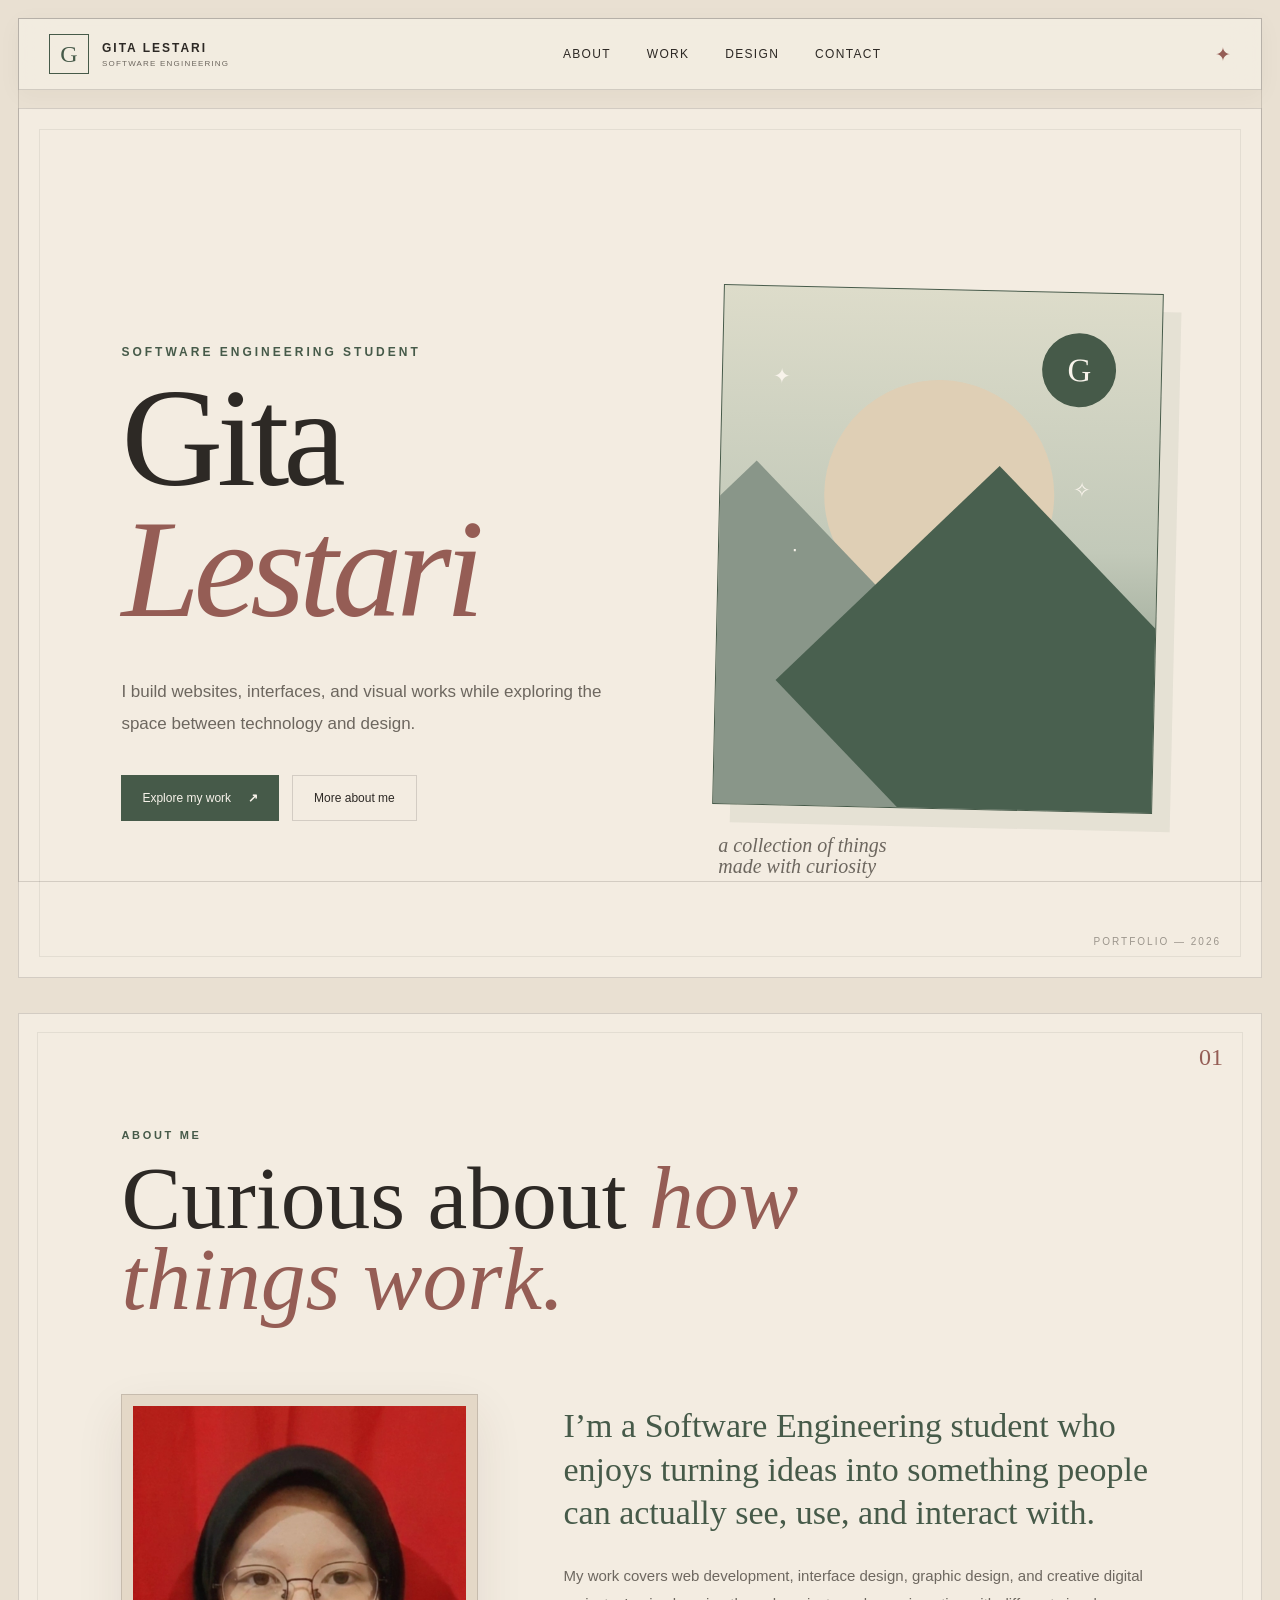
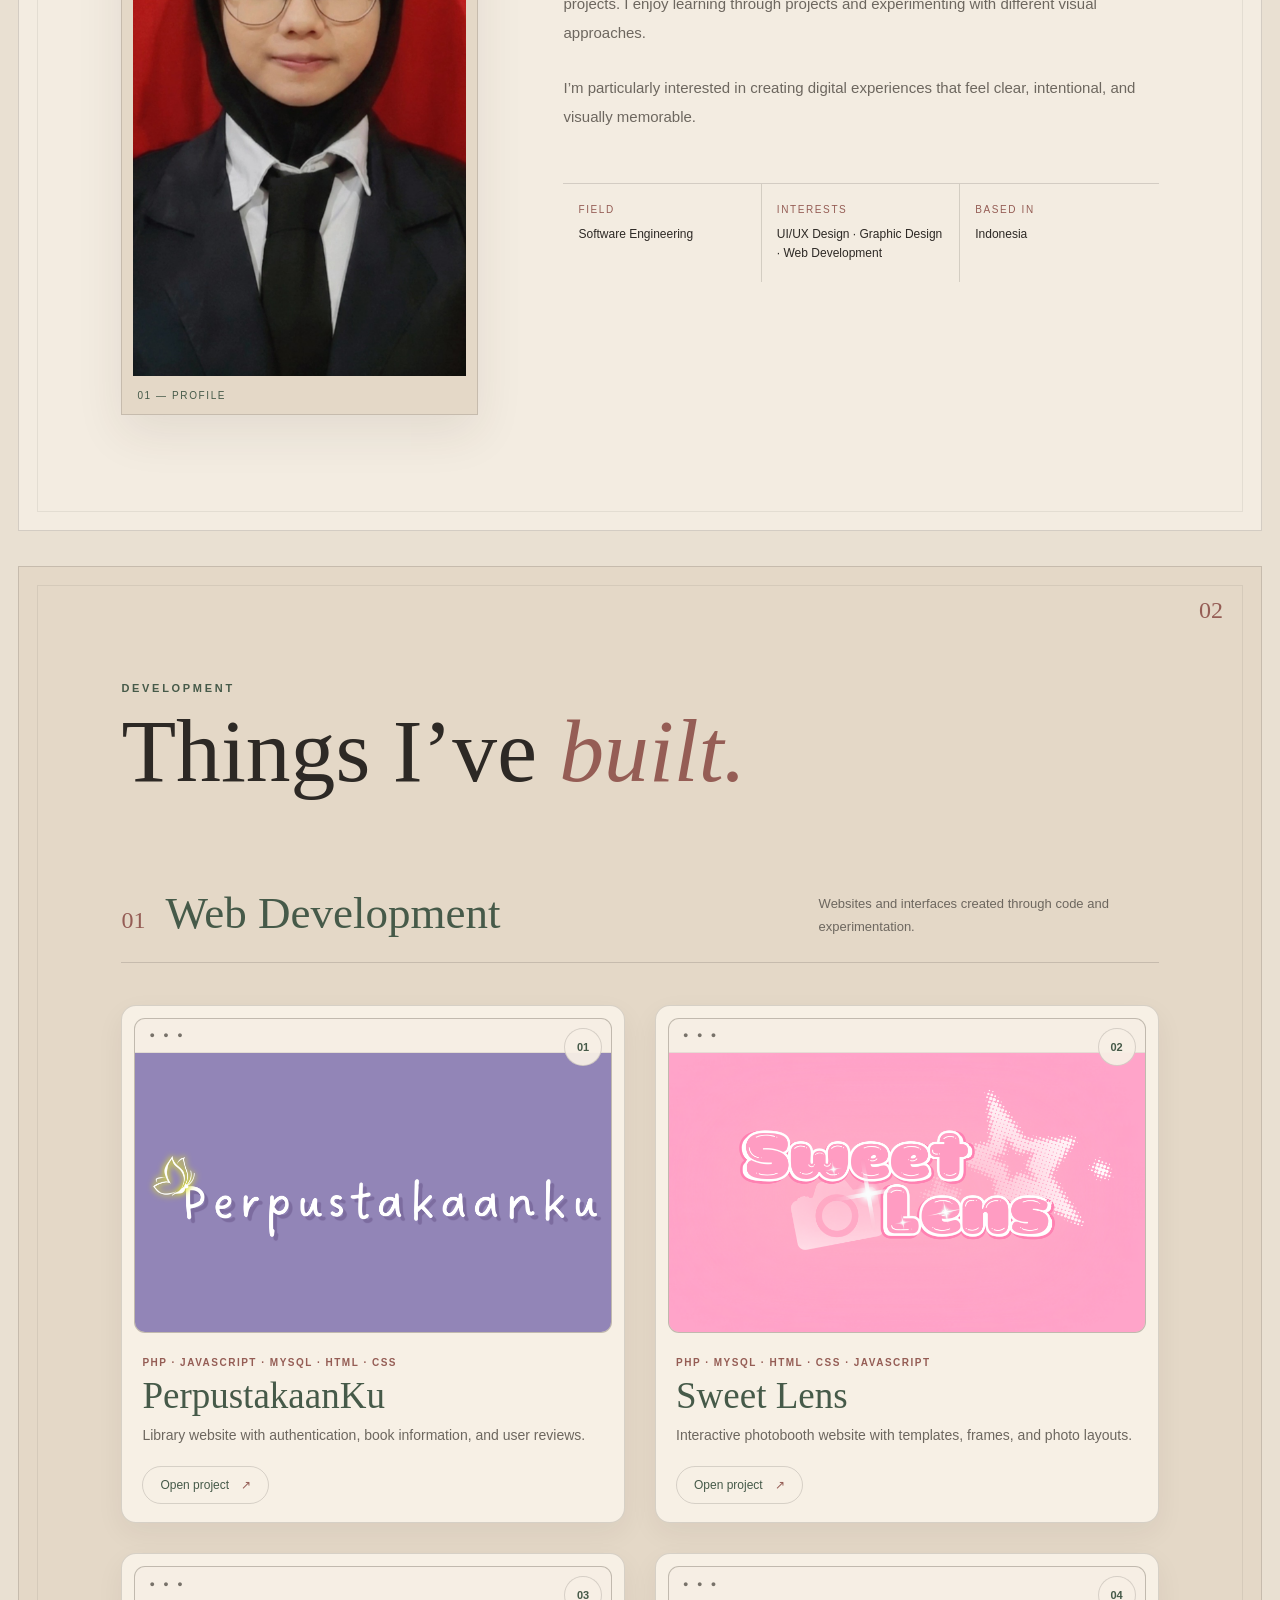
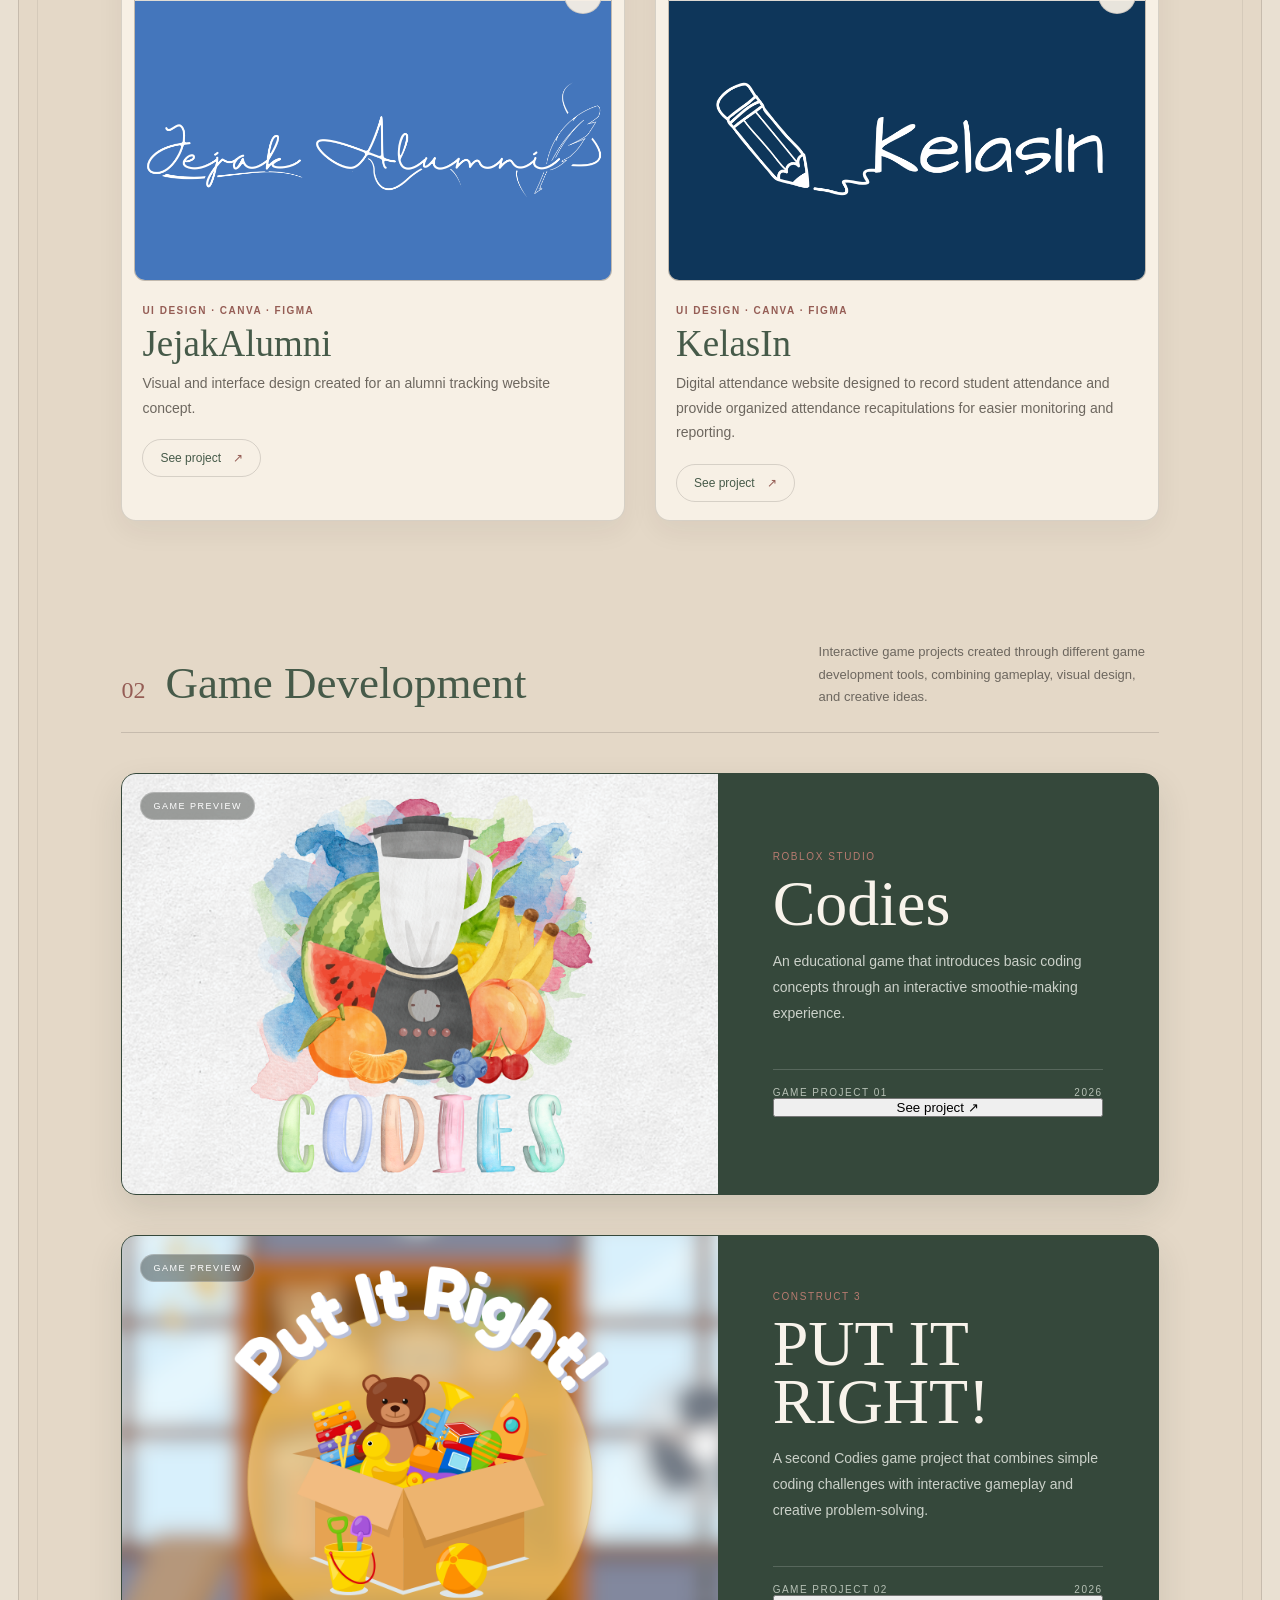
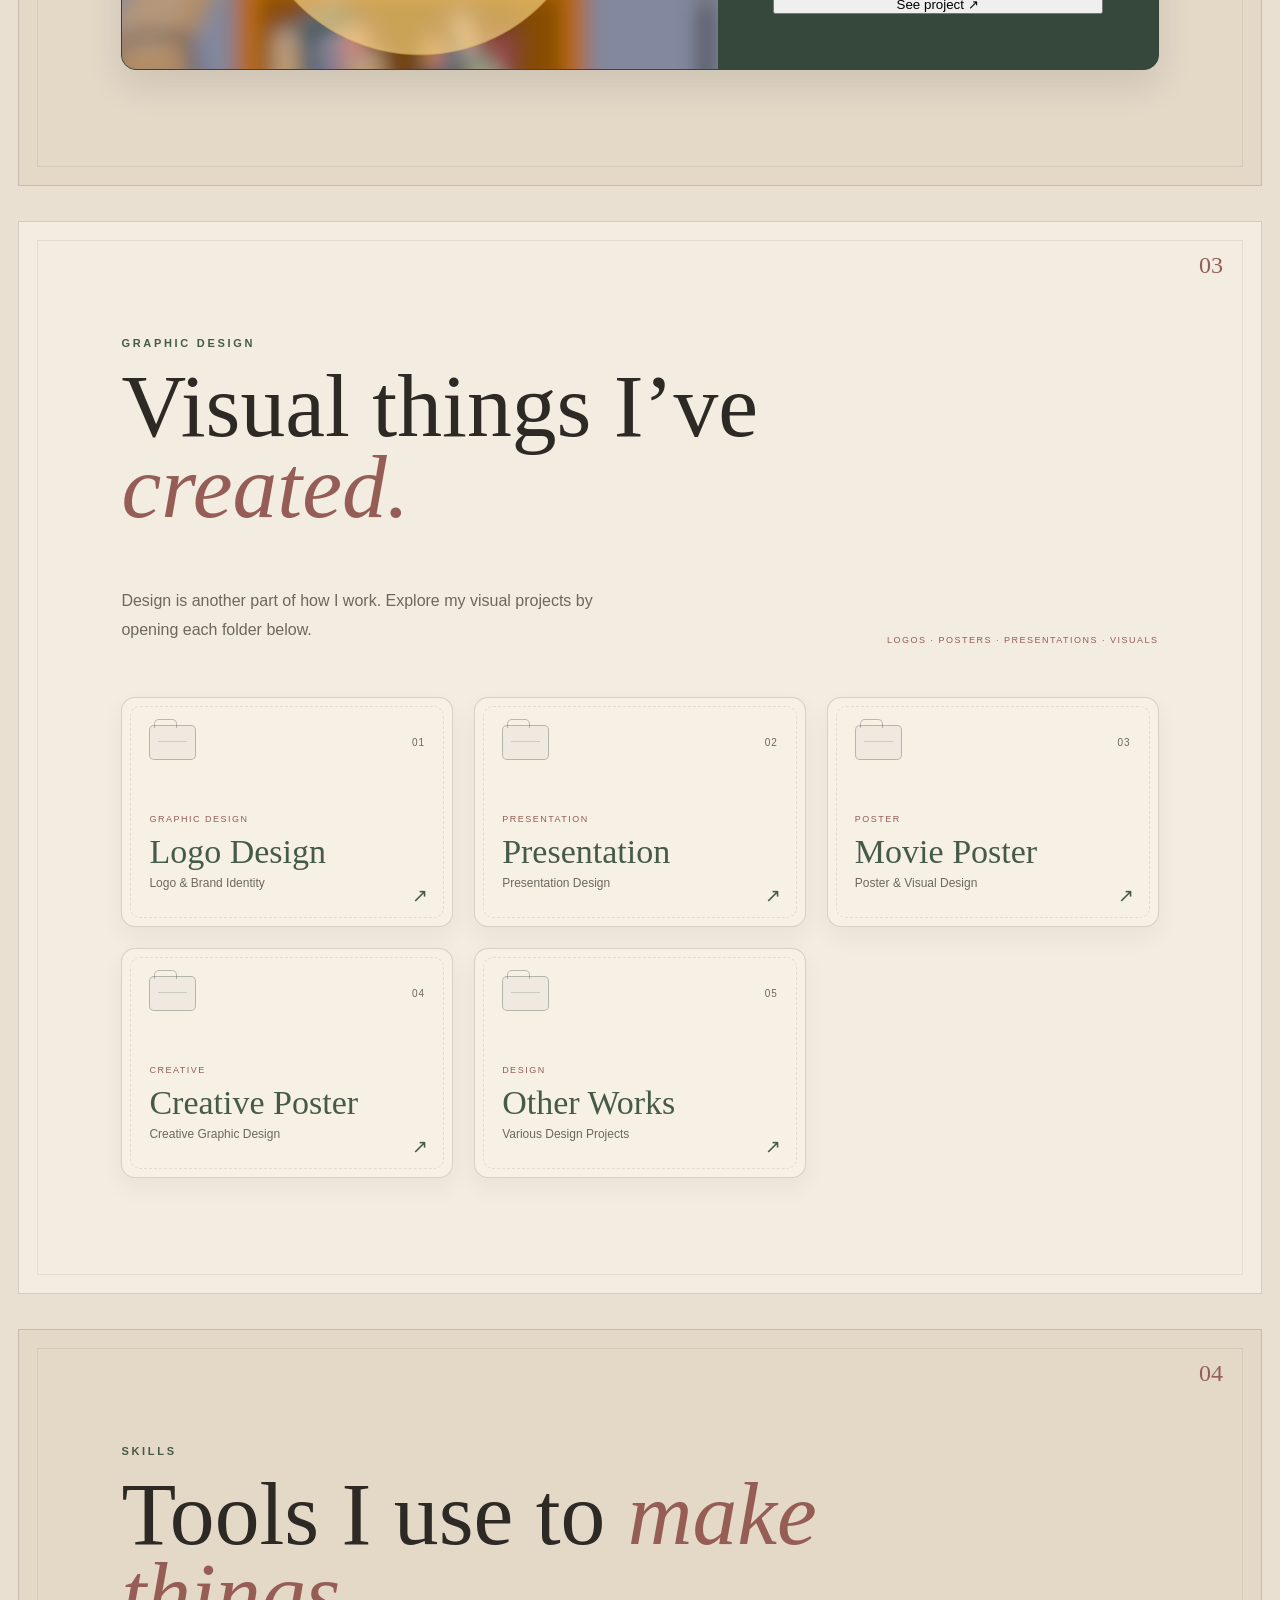
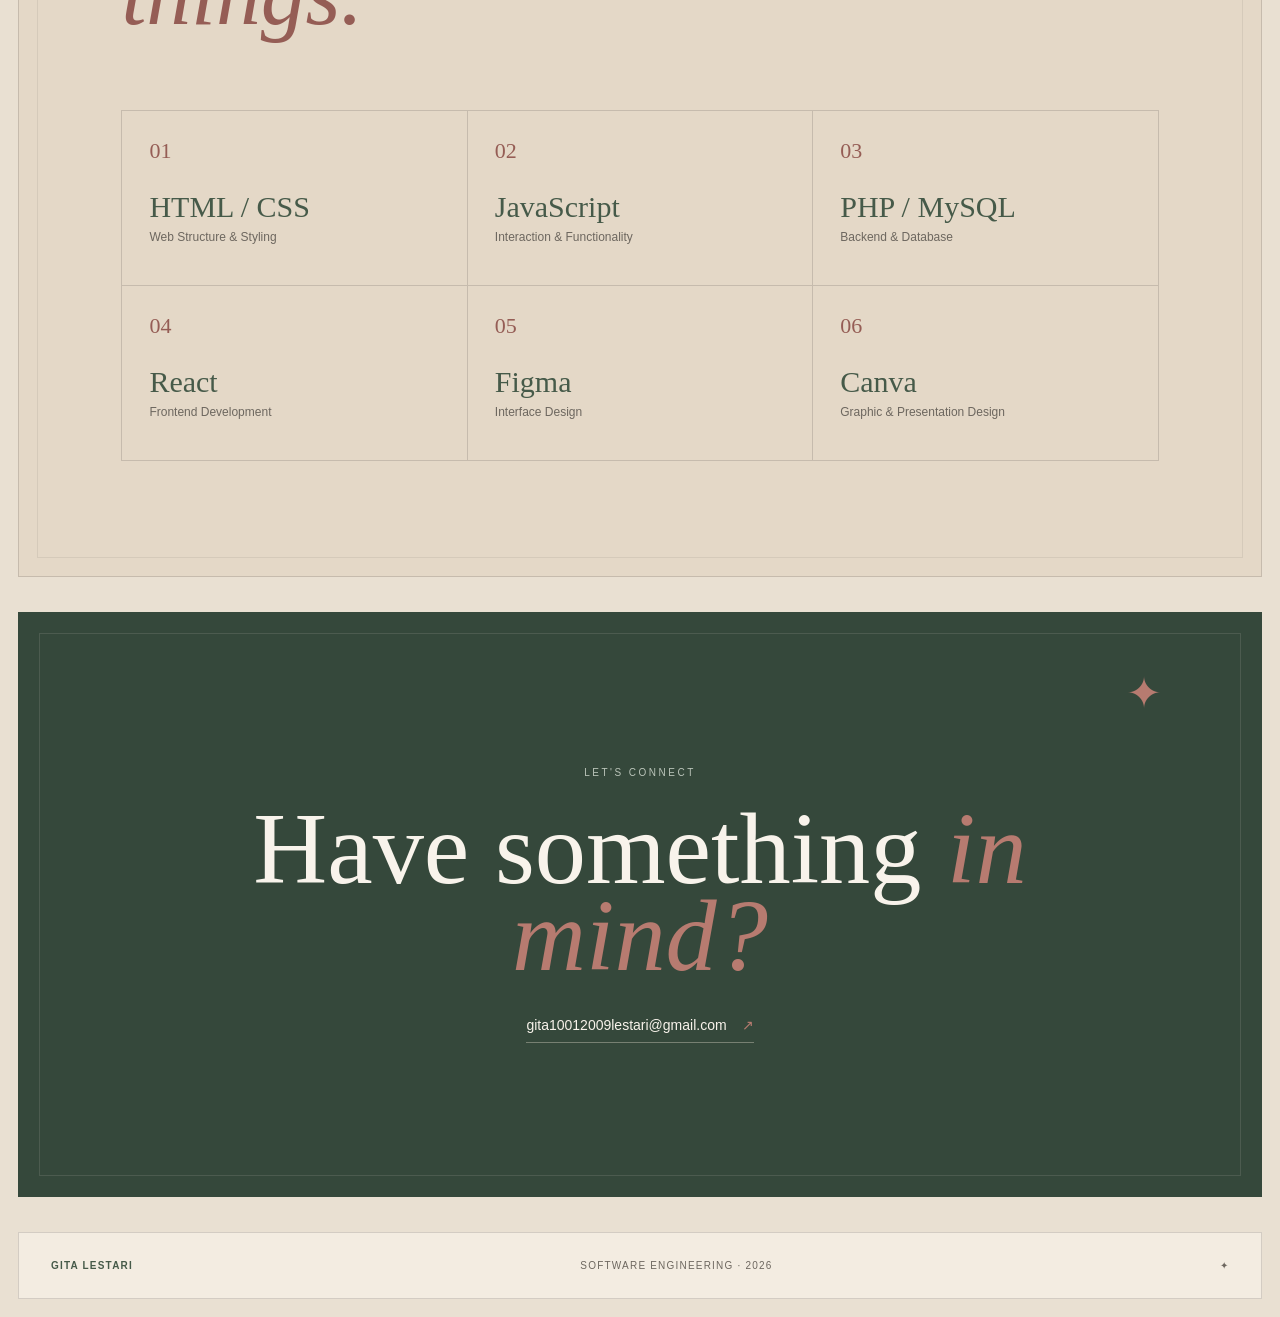
==== commit 731bda8e: "Update index.html" ====
--- a/index.html
+++ b/index.html
@@ -7,7 +7,7 @@
 
     <title>Gita Lestari — Portfolio</title>
 
-    <link rel="stylesheet" href="CSS/style.css">
+    <link rel="stylesheet" href="css/style.css">
 
     <link rel="preconnect" href="https://fonts.googleapis.com">
     <link rel="preconnect" href="https://fonts.gstatic.com" crossorigin>
@@ -1165,4 +1165,4 @@
 <script src="js/script.js"></script>
 
 </body>
-</html>+</html>
--- a/css/style.css
+++ b/css/style.css
@@ -0,0 +1,2379 @@
+/* =========================================================
+   GITA LESTARI — PORTFOLIO
+   EARTH TONE / EDITORIAL / PERSONAL
+========================================================= */
+
+:root {
+    --cream: #e9e0d2;
+    --cream-light: #f3ece1;
+    --paper: #e4d8c7;
+    --card: #f7f0e5;
+
+    --brown: #6f5140;
+    --brown-dark: #4e392d;
+
+    --green: #465a49;
+    --green-dark: #35483b;
+    --green-soft: #71806e;
+
+    --red: #955d55;
+    --red-soft: #b77b70;
+
+    --text: #2d2925;
+    --muted: #6d675f;
+
+    --line: rgba(45, 41, 37, 0.16);
+    --line-soft: rgba(45, 41, 37, 0.08);
+
+    --white: #f8f3eb;
+
+    --shadow:
+        0 18px 45px rgba(61, 48, 38, 0.09);
+}
+
+
+/* =========================================================
+   RESET
+========================================================= */
+
+* {
+    box-sizing: border-box;
+    margin: 0;
+    padding: 0;
+}
+
+html {
+    scroll-behavior: smooth;
+}
+
+body {
+    min-height: 100vh;
+
+    background: var(--cream);
+
+    color: var(--text);
+
+    font-family: "DM Sans", sans-serif;
+
+    overflow-x: hidden;
+}
+
+body::after {
+    content: "";
+
+    position: fixed;
+    inset: 0;
+
+    pointer-events: none;
+
+    z-index: 9998;
+
+    opacity: 0.13;
+
+    background-image:
+        radial-gradient(
+            rgba(70, 90, 73, 0.35) 0.7px,
+            transparent 0.7px
+        );
+
+    background-size: 80px 80px;
+}
+
+body::before {
+    content: "";
+
+    position: fixed;
+
+    inset: 18px;
+
+    border: 1px solid var(--line);
+
+    pointer-events: none;
+
+    z-index: 9997;
+}
+
+img {
+    display: block;
+    max-width: 100%;
+}
+
+a {
+    color: inherit;
+    text-decoration: none;
+}
+
+button {
+    font-family: inherit;
+}
+
+
+/* =========================================================
+   NAVIGATION
+========================================================= */
+
+.nav {
+    position: sticky;
+    top: 0;
+
+    z-index: 1000;
+
+    width: calc(100% - 36px);
+
+    min-height: 72px;
+
+    margin: 18px auto 0;
+
+    padding: 15px 30px;
+
+    display: flex;
+    align-items: center;
+    justify-content: space-between;
+
+    background: rgba(243, 236, 225, 0.94);
+
+    border: 1px solid var(--line);
+
+    backdrop-filter: blur(16px);
+
+    box-shadow:
+        0 5px 25px rgba(50, 43, 36, 0.04);
+}
+
+
+/* BRAND */
+
+.brand {
+    display: flex;
+    align-items: center;
+
+    gap: 13px;
+}
+
+.brand-mark {
+    width: 40px;
+    height: 40px;
+
+    display: grid;
+    place-items: center;
+
+    border: 1px solid var(--green);
+
+    color: var(--green);
+
+    font-family: "Cormorant Garamond", serif;
+
+    font-size: 24px;
+}
+
+.brand div {
+    display: flex;
+    flex-direction: column;
+}
+
+.brand strong {
+    font-size: 12px;
+    letter-spacing: 2px;
+}
+
+.brand small {
+    margin-top: 4px;
+
+    color: var(--muted);
+
+    font-size: 8px;
+    letter-spacing: 1.2px;
+}
+
+
+/* NAV */
+
+.nav nav {
+    display: flex;
+    align-items: center;
+
+    gap: 36px;
+}
+
+.nav nav a {
+    position: relative;
+
+    font-size: 12px;
+
+    letter-spacing: 1.3px;
+
+    text-transform: uppercase;
+
+    transition: color 0.25s ease;
+}
+
+.nav nav a::after {
+    content: "";
+
+    position: absolute;
+
+    left: 0;
+    bottom: -8px;
+
+    width: 0;
+    height: 1px;
+
+    background: var(--red);
+
+    transition: width 0.3s ease;
+}
+
+.nav nav a:hover {
+    color: var(--red);
+}
+
+.nav nav a:hover::after {
+    width: 100%;
+}
+
+.nav-star {
+    color: var(--red);
+
+    font-size: 19px;
+}
+
+
+/* =========================================================
+   HERO
+========================================================= */
+
+.hero {
+    position: relative;
+
+    min-height: calc(100vh - 36px);
+
+    margin: 18px;
+
+    padding: 100px 8%;
+
+    display: grid;
+
+    grid-template-columns: 1.08fr 0.92fr;
+
+    align-items: center;
+
+    gap: 80px;
+
+    background: var(--cream-light);
+
+    border: 1px solid var(--line);
+
+    overflow: hidden;
+}
+
+.hero::before {
+    content: "";
+
+    position: absolute;
+
+    inset: 20px;
+
+    border: 1px solid var(--line-soft);
+
+    pointer-events: none;
+}
+
+.hero::after {
+    content: "PORTFOLIO — 2026";
+
+    position: absolute;
+
+    right: 40px;
+    bottom: 30px;
+
+    color: var(--muted);
+
+    font-size: 10px;
+
+    letter-spacing: 2px;
+
+    opacity: 0.65;
+}
+
+
+/* HERO TEXT */
+
+.hero-copy {
+    position: relative;
+    z-index: 2;
+}
+
+.hello {
+    margin-bottom: 30px;
+
+    color: var(--green);
+
+    font-size: 12px;
+
+    font-weight: 600;
+
+    letter-spacing: 3px;
+}
+
+.hero h1 {
+    font-family: "Cormorant Garamond", serif;
+
+    font-size: clamp(85px, 11vw, 155px);
+
+    font-weight: 500;
+
+    line-height: 0.7;
+
+    letter-spacing: -6px;
+}
+
+.hero h1 span {
+    display: block;
+
+    margin-top: 32px;
+
+    color: var(--red);
+
+    font-style: italic;
+}
+
+.hero-description {
+    max-width: 560px;
+
+    margin-top: 58px;
+
+    color: var(--muted);
+
+    font-size: 17px;
+
+    line-height: 1.85;
+}
+
+
+/* BUTTON */
+
+.hero-actions {
+    display: flex;
+    gap: 13px;
+
+    margin-top: 36px;
+}
+
+.button {
+    display: inline-flex;
+    align-items: center;
+
+    padding: 15px 21px;
+
+    font-size: 12px;
+
+    transition: 0.25s ease;
+}
+
+.button.dark {
+    background: var(--green);
+
+    color: var(--white);
+}
+
+.button.dark:hover {
+    background: var(--brown);
+
+    transform: translateY(-3px);
+}
+
+.button.dark b {
+    margin-left: 17px;
+}
+
+.button.line {
+    border: 1px solid var(--line);
+}
+
+.button.line:hover {
+    color: var(--red);
+
+    border-color: var(--red);
+}
+
+
+/* =========================================================
+   HERO ART
+========================================================= */
+
+.hero-art {
+    position: relative;
+    z-index: 2;
+}
+
+.art-frame {
+    position: relative;
+
+    height: 520px;
+
+    overflow: hidden;
+
+    background:
+        linear-gradient(
+            180deg,
+            #dddcca 0%,
+            #c2c9b9 50%,
+            #758574 100%
+        );
+
+    border: 1px solid var(--green);
+
+    box-shadow:
+        18px 18px 0 rgba(70, 90, 73, 0.08);
+
+    transform: rotate(1.3deg);
+}
+
+.art-sun {
+    position: absolute;
+
+    top: 90px;
+    left: 50%;
+
+    width: 230px;
+    height: 230px;
+
+    transform: translateX(-50%);
+
+    border-radius: 50%;
+
+    background: #dfcfb5;
+}
+
+.art-moon {
+    position: absolute;
+
+    top: 40px;
+    right: 45px;
+
+    width: 74px;
+    height: 74px;
+
+    display: grid;
+    place-items: center;
+
+    border-radius: 50%;
+
+    background: var(--green);
+
+    color: var(--white);
+
+    font-family: "Cormorant Garamond", serif;
+
+    font-size: 33px;
+}
+
+.art-star {
+    position: absolute;
+
+    z-index: 3;
+
+    color: var(--white);
+
+    font-size: 21px;
+}
+
+.star-one {
+    top: 78px;
+    left: 50px;
+}
+
+.star-two {
+    top: 185px;
+    right: 68px;
+}
+
+.star-three {
+    top: 250px;
+    left: 73px;
+}
+
+.art-mountain {
+    position: absolute;
+
+    bottom: -105px;
+
+    width: 520px;
+    height: 310px;
+
+    transform: rotate(45deg);
+}
+
+.mountain-back {
+    left: -150px;
+
+    background: #899689;
+}
+
+.mountain-front {
+    right: -175px;
+
+    background: #49604f;
+}
+
+.art-caption {
+    margin-top: 26px;
+
+    color: var(--muted);
+
+    font-family: "Cormorant Garamond", serif;
+
+    font-size: 20px;
+
+    line-height: 1.05;
+
+    font-style: italic;
+}
+
+
+/* =========================================================
+   SECTION
+========================================================= */
+
+.section {
+    position: relative;
+
+    margin: 35px 18px;
+
+    padding: 115px 8%;
+
+    background: var(--cream-light);
+
+    border: 1px solid var(--line);
+
+    overflow: hidden;
+}
+
+.section::before {
+    content: "";
+
+    position: absolute;
+
+    inset: 18px;
+
+    border: 1px solid var(--line-soft);
+
+    pointer-events: none;
+}
+
+.section-number {
+    position: absolute;
+
+    top: 30px;
+    right: 38px;
+
+    color: var(--red);
+
+    font-family: "Cormorant Garamond", serif;
+
+    font-size: 24px;
+}
+
+.section-heading {
+    position: relative;
+    z-index: 2;
+
+    margin-bottom: 75px;
+}
+
+.section-heading p {
+    margin-bottom: 17px;
+
+    color: var(--green);
+
+    font-size: 11px;
+
+    font-weight: 600;
+
+    letter-spacing: 2.7px;
+}
+
+.section-heading h2 {
+    max-width: 780px;
+
+    font-family: "Cormorant Garamond", serif;
+
+    font-size: clamp(58px, 7vw, 96px);
+
+    font-weight: 500;
+
+    line-height: 0.9;
+}
+
+.section-heading h2 em {
+    color: var(--red);
+
+    font-weight: 400;
+}
+
+
+/* =========================================================
+   ABOUT
+========================================================= */
+
+.about-content {
+    position: relative;
+    z-index: 2;
+
+    display: grid;
+
+    grid-template-columns: 0.75fr 1.25fr;
+
+    gap: 85px;
+
+    align-items: start;
+}
+
+
+/* FOTO SATU */
+
+.about-image {
+    position: relative;
+
+    padding: 11px;
+
+    background: var(--paper);
+
+    border: 1px solid var(--line);
+
+    box-shadow: var(--shadow);
+}
+
+.about-image img {
+    width: 100%;
+
+    height: 570px;
+
+    object-fit: cover;
+}
+
+.about-image span {
+    display: block;
+
+    padding: 14px 4px 2px;
+
+    color: var(--green);
+
+    font-size: 10px;
+
+    letter-spacing: 1.6px;
+}
+
+
+/* ABOUT TEXT */
+
+.about-text {
+    padding-top: 10px;
+}
+
+.about-text p {
+    max-width: 620px;
+
+    margin-bottom: 27px;
+
+    color: var(--muted);
+
+    font-size: 15px;
+
+    line-height: 1.9;
+}
+
+.about-text .large-text {
+    color: var(--green);
+
+    font-family: "Cormorant Garamond", serif;
+
+    font-size: 34px;
+
+    line-height: 1.28;
+}
+
+
+/* FACTS */
+
+.about-facts {
+    margin-top: 52px;
+
+    display: grid;
+
+    grid-template-columns: repeat(3, 1fr);
+
+    border-top: 1px solid var(--line);
+}
+
+.about-facts > div {
+    padding: 20px 15px;
+
+    border-right: 1px solid var(--line);
+}
+
+.about-facts > div:last-child {
+    border-right: none;
+}
+
+.about-facts span {
+    display: block;
+
+    margin-bottom: 9px;
+
+    color: var(--red);
+
+    font-size: 10px;
+
+    letter-spacing: 1.6px;
+}
+
+.about-facts strong {
+    color: var(--text);
+
+    font-size: 12px;
+
+    font-weight: 500;
+
+    line-height: 1.5;
+}
+
+
+/* =========================================================
+   WORK
+========================================================= */
+
+.work {
+    background: var(--paper);
+}
+
+.category-heading {
+    position: relative;
+    z-index: 2;
+
+    margin-top: 95px;
+
+    padding-bottom: 23px;
+
+    display: flex;
+
+    align-items: flex-end;
+
+    justify-content: space-between;
+
+    gap: 45px;
+
+    border-bottom: 1px solid var(--line);
+}
+
+.category-heading > div {
+    display: flex;
+
+    align-items: baseline;
+
+    gap: 20px;
+}
+
+.category-heading span {
+    color: var(--red);
+
+    font-family: "Cormorant Garamond", serif;
+
+    font-size: 24px;
+}
+
+.category-heading h3 {
+    color: var(--green);
+
+    font-family: "Cormorant Garamond", serif;
+
+    font-size: 45px;
+
+    font-weight: 500;
+}
+
+.category-heading > p {
+    max-width: 340px;
+
+    color: var(--muted);
+
+    font-size: 13px;
+
+    line-height: 1.75;
+}
+
+
+/* =========================================================
+   WEB PROJECTS
+========================================================= */
+
+.web-projects {
+    position: relative;
+    z-index: 2;
+
+    margin-top: 42px;
+
+    display: grid;
+
+    grid-template-columns: repeat(2, minmax(0, 1fr));
+
+    gap: 30px;
+}
+
+.web-card {
+    position: relative;
+
+    padding: 12px;
+
+    background: var(--card);
+
+    border: 1px solid var(--line);
+
+    border-radius: 15px;
+
+    overflow: hidden;
+
+    box-shadow:
+        0 10px 28px rgba(45, 40, 34, 0.06);
+
+    transition:
+        transform 0.35s ease,
+        box-shadow 0.35s ease;
+}
+
+.web-card:hover {
+    transform: translateY(-7px);
+
+    box-shadow:
+        0 22px 48px rgba(45, 40, 34, 0.11);
+}
+
+.web-number {
+    position: absolute;
+
+    top: 22px;
+    right: 22px;
+
+    z-index: 10;
+
+    width: 38px;
+    height: 38px;
+
+    display: flex;
+    align-items: center;
+    justify-content: center;
+
+    border-radius: 50%;
+
+    background: rgba(247, 240, 229, 0.94);
+
+    border: 1px solid var(--line);
+
+    color: var(--green);
+
+    font-size: 11px;
+
+    font-weight: 600;
+}
+
+
+/* PREVIEW */
+
+.web-preview {
+    position: relative;
+
+    height: 315px;
+
+    overflow: hidden;
+
+    border-radius: 11px;
+
+    background: #ddd5c8;
+
+    border: 1px solid var(--line);
+}
+
+.web-preview::before {
+    content: "●  ●  ●";
+
+    position: absolute;
+
+    top: 0;
+    left: 0;
+
+    z-index: 5;
+
+    width: 100%;
+    height: 33px;
+
+    display: flex;
+    align-items: center;
+
+    padding-left: 14px;
+
+    color: #777169;
+
+    background: rgba(247, 240, 229, 0.96);
+
+    border-bottom: 1px solid var(--line-soft);
+
+    font-size: 9px;
+
+    letter-spacing: 3px;
+}
+
+.web-preview img {
+    width: 100%;
+    height: 100%;
+
+    padding-top: 33px;
+
+    object-fit: cover;
+
+    transition: transform 0.6s ease;
+}
+
+.web-card:hover .web-preview img {
+    transform: scale(1.035);
+}
+
+.preview-overlay {
+    position: absolute;
+
+    inset: 33px 0 0;
+
+    z-index: 4;
+
+    display: flex;
+
+    align-items: flex-end;
+
+    padding: 19px;
+
+    background:
+        linear-gradient(
+            to top,
+            rgba(38, 35, 31, 0.55),
+            transparent 55%
+        );
+
+    opacity: 0;
+
+    transition: opacity 0.3s ease;
+}
+
+.web-card:hover .preview-overlay {
+    opacity: 1;
+}
+
+.preview-overlay span {
+    color: white;
+
+    font-size: 10px;
+
+    letter-spacing: 1.8px;
+}
+
+
+/* INFO */
+
+.web-info {
+    padding: 24px 8px 6px;
+}
+
+.web-info .technology {
+    margin-bottom: 9px;
+
+    color: var(--red);
+
+    font-size: 10px;
+
+    font-weight: 600;
+
+    letter-spacing: 1.5px;
+}
+
+.web-info h4 {
+    margin-bottom: 9px;
+
+    color: var(--green);
+
+    font-family: "Cormorant Garamond", serif;
+
+    font-size: 37px;
+
+    font-weight: 500;
+
+    line-height: 1;
+}
+
+.web-info > p:not(.technology) {
+    max-width: 480px;
+
+    color: var(--muted);
+
+    font-size: 14px;
+
+    line-height: 1.75;
+}
+
+.web-info button {
+    margin-top: 19px;
+
+    padding: 11px 17px;
+
+    border: 1px solid var(--line);
+
+    border-radius: 50px;
+
+    background: transparent;
+
+    color: var(--green);
+
+    font-size: 12px;
+
+    cursor: pointer;
+
+    transition: 0.25s ease;
+}
+
+.web-info button:hover {
+    background: var(--green);
+
+    border-color: var(--green);
+
+    color: var(--white);
+}
+
+.web-info button span {
+    margin-left: 9px;
+
+    color: var(--red);
+}
+
+
+/* =========================================================
+   GAME
+========================================================= */
+
+.game-heading {
+    margin-top: 120px;
+}
+
+.game-card {
+    position: relative;
+    z-index: 2;
+
+    margin-top: 40px;
+
+    display: grid;
+
+    grid-template-columns: 1.15fr 0.85fr;
+
+    overflow: hidden;
+
+    background: var(--green-dark);
+
+    border: 1px solid var(--green-dark);
+
+    border-radius: 15px;
+
+    box-shadow:
+        0 15px 35px rgba(45, 53, 45, 0.12);
+}
+
+.game-image {
+    position: relative;
+
+    min-height: 420px;
+
+    overflow: hidden;
+}
+
+.game-image::before {
+    content: "GAME PREVIEW";
+
+    position: absolute;
+
+    top: 18px;
+    left: 18px;
+
+    z-index: 5;
+
+    padding: 8px 12px;
+
+    border: 1px solid rgba(255,255,255,0.25);
+
+    border-radius: 50px;
+
+    background: rgba(25, 30, 26, 0.4);
+
+    backdrop-filter: blur(7px);
+
+    color: white;
+
+    font-size: 9px;
+
+    letter-spacing: 1.5px;
+}
+
+.game-image img {
+    width: 100%;
+    height: 100%;
+
+    object-fit: cover;
+
+    transition: transform 0.6s ease;
+}
+
+.game-card:hover .game-image img {
+    transform: scale(1.04);
+}
+
+.game-content {
+    padding: 55px;
+
+    display: flex;
+    flex-direction: column;
+    justify-content: center;
+
+    color: var(--white);
+}
+
+.game-content .technology {
+    color: var(--red-soft);
+
+    font-size: 10px;
+
+    letter-spacing: 1.6px;
+}
+
+.game-content h4 {
+    margin: 13px 0 16px;
+
+    font-family: "Cormorant Garamond", serif;
+
+    font-size: 64px;
+
+    font-weight: 500;
+
+    line-height: 0.9;
+}
+
+.game-content > p:not(.technology) {
+    color: #cbd1c9;
+
+    font-size: 14px;
+
+    line-height: 1.85;
+}
+
+.game-meta {
+    margin-top: 42px;
+
+    padding-top: 17px;
+
+    display: flex;
+    justify-content: space-between;
+
+    border-top: 1px solid rgba(255,255,255,0.17);
+
+    color: #b6c0b5;
+
+    font-size: 10px;
+
+    letter-spacing: 1.5px;
+}
+
+
+/* =========================================================
+   GRAPHIC DESIGN
+========================================================= */
+
+.design {
+    background: var(--cream-light);
+}
+
+.design-intro {
+    position: relative;
+    z-index: 2;
+
+    margin-top: -15px;
+    margin-bottom: 52px;
+
+    display: flex;
+
+    align-items: flex-end;
+
+    justify-content: space-between;
+
+    gap: 40px;
+}
+
+.design-intro p {
+    max-width: 530px;
+
+    color: var(--muted);
+
+    font-size: 16px;
+
+    line-height: 1.8;
+}
+
+.design-intro span {
+    color: var(--red);
+
+    font-size: 9px;
+
+    letter-spacing: 1.5px;
+
+    white-space: nowrap;
+}
+
+
+/* =========================================================
+   FOLDERS
+========================================================= */
+
+.project-folders {
+    position: relative;
+    z-index: 2;
+
+    display: grid;
+
+    grid-template-columns:
+        repeat(3, minmax(0, 1fr));
+
+    gap: 21px;
+}
+
+.project-folder {
+    position: relative;
+
+    min-height: 230px;
+
+    padding: 27px;
+
+    background: var(--card);
+
+    border: 1px solid var(--line);
+
+    border-radius: 14px;
+
+    box-shadow:
+        0 10px 25px rgba(45, 40, 34, 0.05);
+
+    cursor: pointer;
+
+    overflow: hidden;
+
+    outline: none;
+
+    transition:
+        transform 0.3s ease,
+        box-shadow 0.3s ease,
+        background 0.3s ease;
+}
+
+.project-folder::after {
+    content: "";
+
+    position: absolute;
+
+    inset: 8px;
+
+    border: 1px dashed rgba(41,40,36,0.1);
+
+    border-radius: 10px;
+
+    pointer-events: none;
+}
+
+.folder-top {
+    position: relative;
+    z-index: 2;
+
+    display: flex;
+
+    align-items: center;
+
+    justify-content: space-between;
+}
+
+.folder-number {
+    color: var(--muted);
+
+    font-size: 10px;
+
+    letter-spacing: 1px;
+}
+
+.folder-icon {
+    position: relative;
+
+    width: 47px;
+    height: 35px;
+
+    border: 1px solid rgba(67,88,74,0.35);
+
+    border-radius: 5px;
+
+    background: rgba(67,88,74,0.04);
+}
+
+.folder-icon::before {
+    content: "";
+
+    position: absolute;
+
+    top: -7px;
+    left: 4px;
+
+    width: 21px;
+    height: 8px;
+
+    border: 1px solid rgba(67,88,74,0.35);
+
+    border-bottom: none;
+
+    border-radius: 5px 5px 0 0;
+}
+
+.folder-icon span {
+    position: absolute;
+
+    top: 15px;
+    left: 8px;
+    right: 8px;
+
+    height: 1px;
+
+    background: rgba(67,88,74,0.2);
+}
+
+.folder-content {
+    position: relative;
+    z-index: 2;
+
+    margin-top: 48px;
+}
+
+.folder-category {
+    color: var(--red);
+
+    font-size: 9px;
+
+    letter-spacing: 1.5px;
+}
+
+.folder-content h3 {
+    margin: 9px 0 7px;
+
+    color: var(--green);
+
+    font-family: "Cormorant Garamond", serif;
+
+    font-size: 34px;
+
+    font-weight: 500;
+
+    line-height: 1;
+}
+
+.folder-content p {
+    color: var(--muted);
+
+    font-size: 12px;
+}
+
+.folder-arrow {
+    position: absolute;
+
+    right: 24px;
+    bottom: 19px;
+
+    color: var(--green);
+
+    font-size: 19px;
+
+    transition:
+        transform 0.3s ease,
+        color 0.3s ease;
+}
+
+.project-folder:hover,
+.project-folder:focus-visible {
+    transform: translateY(-7px) rotate(-0.4deg);
+
+    background: #faf3e7;
+
+    box-shadow:
+        0 20px 40px rgba(45,40,34,0.1);
+}
+
+.project-folder:hover .folder-icon,
+.project-folder:focus-visible .folder-icon {
+    background: var(--green);
+
+    border-color: var(--green);
+}
+
+.project-folder:hover .folder-icon::before,
+.project-folder:focus-visible .folder-icon::before {
+    border-color: var(--green);
+}
+
+.project-folder:hover .folder-arrow,
+.project-folder:focus-visible .folder-arrow {
+    transform: translate(4px, -4px);
+
+    color: var(--red);
+}
+
+
+/* =========================================================
+   SKILLS
+========================================================= */
+
+.skills {
+    background: var(--paper);
+}
+
+.skill-list {
+    position: relative;
+    z-index: 2;
+
+    margin-top: 50px;
+
+    display: grid;
+
+    grid-template-columns: repeat(3, 1fr);
+
+    border-top: 1px solid var(--line);
+    border-left: 1px solid var(--line);
+}
+
+.skill-list > div {
+    min-height: 175px;
+
+    padding: 27px;
+
+    border-right: 1px solid var(--line);
+    border-bottom: 1px solid var(--line);
+
+    transition: background 0.3s ease;
+}
+
+.skill-list > div:hover {
+    background: rgba(255,255,255,0.28);
+}
+
+.skill-list span {
+    color: var(--red);
+
+    font-family: "Cormorant Garamond", serif;
+
+    font-size: 22px;
+}
+
+.skill-list strong {
+    display: block;
+
+    margin-top: 26px;
+
+    color: var(--green);
+
+    font-family: "Cormorant Garamond", serif;
+
+    font-size: 30px;
+
+    font-weight: 500;
+}
+
+.skill-list p {
+    margin-top: 6px;
+
+    color: var(--muted);
+
+    font-size: 12px;
+}
+
+
+/* =========================================================
+   CONTACT
+========================================================= */
+
+.contact {
+    position: relative;
+
+    min-height: 65vh;
+
+    margin: 35px 18px;
+
+    padding: 120px 8%;
+
+    display: flex;
+    flex-direction: column;
+
+    align-items: center;
+    justify-content: center;
+
+    text-align: center;
+
+    background: var(--green-dark);
+
+    color: var(--white);
+
+    border: 1px solid var(--green-dark);
+
+    overflow: hidden;
+}
+
+.contact::before {
+    content: "";
+
+    position: absolute;
+
+    inset: 20px;
+
+    border: 1px solid rgba(239,231,219,0.12);
+}
+
+.contact > p,
+.contact > h2,
+.contact > a {
+    position: relative;
+    z-index: 2;
+}
+
+.contact > p {
+    color: #bac4b9;
+
+    font-size: 10px;
+
+    letter-spacing: 2.5px;
+}
+
+.contact h2 {
+    max-width: 820px;
+
+    margin: 27px auto 38px;
+
+    font-family: "Cormorant Garamond", serif;
+
+    font-size: clamp(62px, 8vw, 112px);
+
+    font-weight: 500;
+
+    line-height: 0.85;
+}
+
+.contact h2 em {
+    color: var(--red-soft);
+
+    font-weight: 400;
+}
+
+.contact > a {
+    display: inline-flex;
+
+    align-items: center;
+
+    gap: 15px;
+
+    padding-bottom: 9px;
+
+    color: var(--white);
+
+    border-bottom: 1px solid rgba(239,231,219,0.35);
+
+    font-size: 14px;
+
+    transition: color 0.25s ease;
+}
+
+.contact > a:hover {
+    color: var(--red-soft);
+}
+
+.contact > a span {
+    color: var(--red-soft);
+}
+
+.contact-decoration {
+    position: absolute;
+
+    top: 55px;
+    right: 8%;
+
+    color: var(--red-soft);
+
+    font-size: 43px;
+}
+
+
+/* =========================================================
+   FOOTER
+========================================================= */
+
+footer {
+    margin: 35px 18px 18px;
+
+    padding: 27px 32px;
+
+    display: flex;
+
+    align-items: center;
+
+    justify-content: space-between;
+
+    background: var(--cream-light);
+
+    border: 1px solid var(--line);
+
+    font-size: 10px;
+
+    letter-spacing: 1.2px;
+}
+
+footer strong {
+    color: var(--green);
+}
+
+footer span {
+    color: var(--muted);
+}
+
+
+/* =========================================================
+   WEB MODAL
+========================================================= */
+
+.modal {
+    position: fixed;
+
+    inset: 0;
+
+    z-index: 2000;
+
+    display: flex;
+
+    align-items: center;
+    justify-content: center;
+
+    padding: 30px;
+
+    opacity: 0;
+    visibility: hidden;
+
+    transition:
+        opacity 0.3s ease,
+        visibility 0.3s ease;
+}
+
+.modal.active {
+    opacity: 1;
+    visibility: visible;
+}
+
+.modal-bg {
+    position: absolute;
+    inset: 0;
+
+    background: rgba(29,27,24,0.68);
+
+    backdrop-filter: blur(10px);
+}
+
+.project-window {
+    position: relative;
+    z-index: 2;
+
+    width: min(1100px, 94vw);
+
+    height: min(750px, 88vh);
+
+    display: flex;
+    flex-direction: column;
+
+    overflow: hidden;
+
+    background: var(--cream-light);
+
+    border: 1px solid rgba(255,255,255,0.25);
+
+    border-radius: 15px;
+
+    box-shadow:
+        0 35px 100px rgba(0,0,0,0.32);
+
+    transform: translateY(25px) scale(0.97);
+
+    transition: transform 0.4s ease;
+}
+
+.modal.active .project-window {
+    transform: translateY(0) scale(1);
+}
+
+.window-top {
+    flex-shrink: 0;
+
+    height: 50px;
+
+    padding: 0 17px;
+
+    display: grid;
+
+    grid-template-columns: 100px 1fr 100px;
+
+    align-items: center;
+
+    background: var(--paper);
+
+    border-bottom: 1px solid var(--line);
+}
+
+.window-top strong {
+    text-align: center;
+
+    color: var(--green);
+
+    font-size: 11px;
+
+    letter-spacing: 1px;
+}
+
+.window-controls {
+    display: flex;
+    gap: 7px;
+}
+
+.window-controls i {
+    width: 9px;
+    height: 9px;
+
+    display: block;
+
+    border-radius: 50%;
+
+    background: #aaa69d;
+}
+
+.window-controls i:first-child {
+    background: var(--red-soft);
+}
+
+.window-controls i:last-child {
+    background: var(--green-soft);
+}
+
+.window-top button {
+    justify-self: end;
+
+    width: 30px;
+    height: 30px;
+
+    border: none;
+
+    background: transparent;
+
+    color: var(--text);
+
+    font-size: 23px;
+
+    cursor: pointer;
+
+    transition: 0.2s ease;
+}
+
+.window-top button:hover {
+    color: var(--red);
+
+    transform: rotate(90deg);
+}
+
+.project-window iframe {
+    width: 100%;
+    height: calc(100% - 50px);
+
+    flex: 1;
+
+    border: none;
+
+    background: white;
+}
+
+
+/* =========================================================
+   IMAGE GALLERY
+========================================================= */
+
+.image-modal {
+    position: fixed;
+
+    inset: 0;
+
+    z-index: 3000;
+
+    display: flex;
+
+    align-items: center;
+    justify-content: center;
+
+    padding: 30px;
+
+    opacity: 0;
+    visibility: hidden;
+
+    transition:
+        opacity 0.3s ease,
+        visibility 0.3s ease;
+}
+
+.image-modal.active {
+    opacity: 1;
+    visibility: visible;
+}
+
+.image-bg {
+    position: absolute;
+    inset: 0;
+
+    background: rgba(29,27,24,0.7);
+
+    backdrop-filter: blur(10px);
+}
+
+.image-window {
+    position: relative;
+    z-index: 2;
+
+    width: min(1050px, 92vw);
+
+    max-height: 90vh;
+
+    padding: 28px;
+
+    display: flex;
+    flex-direction: column;
+
+    background: var(--cream-light);
+
+    border: 1px solid var(--line);
+
+    border-radius: 15px;
+
+    box-shadow:
+        0 30px 90px rgba(0,0,0,0.32);
+
+    overflow: hidden;
+}
+
+.gallery-close {
+    position: absolute;
+
+    top: 15px;
+    right: 15px;
+
+    z-index: 10;
+
+    width: 36px;
+    height: 36px;
+
+    display: grid;
+    place-items: center;
+
+    border: 1px solid var(--line);
+
+    background: var(--cream-light);
+
+    color: var(--text);
+
+    font-size: 21px;
+
+    cursor: pointer;
+
+    transition: 0.25s ease;
+}
+
+.gallery-close:hover {
+    background: var(--green);
+
+    border-color: var(--green);
+
+    color: var(--white);
+}
+
+.gallery-header {
+    flex-shrink: 0;
+
+    margin-bottom: 20px;
+
+    padding: 5px 55px 17px 5px;
+
+    display: flex;
+
+    align-items: flex-end;
+    justify-content: space-between;
+
+    border-bottom: 1px solid var(--line);
+}
+
+.gallery-header p {
+    margin-bottom: 5px;
+
+    color: var(--red);
+
+    font-size: 9px;
+
+    letter-spacing: 1.8px;
+}
+
+.gallery-header h3 {
+    color: var(--green);
+
+    font-family: "Cormorant Garamond", serif;
+
+    font-size: 40px;
+
+    font-weight: 500;
+}
+
+#galleryCounter {
+    color: var(--muted);
+
+    font-size: 11px;
+}
+
+.gallery-main {
+    position: relative;
+
+    height: 54vh;
+
+    min-height: 350px;
+
+    display: flex;
+
+    align-items: center;
+    justify-content: center;
+
+    background: #e0d7c9;
+
+    border: 1px solid var(--line);
+
+    overflow: hidden;
+}
+
+.gallery-main img {
+    width: 100%;
+    height: 100%;
+
+    padding: 20px;
+
+    object-fit: contain;
+}
+
+.gallery-prev,
+.gallery-next {
+    position: absolute;
+
+    top: 50%;
+
+    z-index: 5;
+
+    width: 44px;
+    height: 44px;
+
+    display: grid;
+    place-items: center;
+
+    transform: translateY(-50%);
+
+    background: rgba(243,236,225,0.96);
+
+    border: 1px solid var(--line);
+
+    color: var(--green);
+
+    font-size: 18px;
+
+    cursor: pointer;
+
+    transition: 0.25s ease;
+}
+
+.gallery-prev {
+    left: 15px;
+}
+
+.gallery-next {
+    right: 15px;
+}
+
+.gallery-prev:hover,
+.gallery-next:hover {
+    background: var(--green);
+
+    border-color: var(--green);
+
+    color: var(--white);
+}
+
+.gallery-thumbnails {
+    flex-shrink: 0;
+
+    display: flex;
+
+    gap: 9px;
+
+    margin-top: 14px;
+
+    padding: 2px;
+
+    overflow-x: auto;
+}
+
+.gallery-thumbnails img {
+    flex: 0 0 78px;
+
+    width: 78px;
+    height: 58px;
+
+    object-fit: cover;
+
+    border: 1px solid var(--line);
+
+    opacity: 0.5;
+
+    cursor: pointer;
+
+    transition: 0.25s ease;
+}
+
+.gallery-thumbnails img:hover {
+    opacity: 0.85;
+}
+
+.gallery-thumbnails img.active {
+    opacity: 1;
+
+    border: 2px solid var(--green);
+}
+
+
+/* =========================================================
+   TABLET
+========================================================= */
+
+@media (max-width: 900px) {
+
+    body::before {
+        inset: 10px;
+    }
+
+    .nav {
+        width: calc(100% - 20px);
+
+        margin-top: 10px;
+    }
+
+    .nav nav {
+        gap: 20px;
+    }
+
+    .hero {
+        grid-template-columns: 1fr;
+
+        padding: 90px 7%;
+    }
+
+    .hero-art {
+        width: 100%;
+        max-width: 540px;
+    }
+
+    .about-content {
+        grid-template-columns: 1fr;
+
+        gap: 55px;
+    }
+
+    .about-image {
+        max-width: 600px;
+    }
+
+    .web-projects {
+        grid-template-columns: 1fr;
+    }
+
+    .project-folders {
+        grid-template-columns: repeat(2, minmax(0, 1fr));
+    }
+
+    .game-card {
+        grid-template-columns: 1fr;
+    }
+
+    .game-image {
+        min-height: 350px;
+    }
+
+    .skill-list {
+        grid-template-columns: repeat(2, 1fr);
+    }
+}
+
+
+/* =========================================================
+   MOBILE
+========================================================= */
+
+@media (max-width: 650px) {
+
+    body::before {
+        display: none;
+    }
+
+    .nav {
+        width: calc(100% - 16px);
+
+        margin-top: 8px;
+
+        padding: 13px 16px;
+    }
+
+    .nav nav,
+    .nav-star {
+        display: none;
+    }
+
+    .hero,
+    .section,
+    .contact {
+        margin: 12px 8px;
+    }
+
+    .hero {
+        min-height: auto;
+
+        padding: 75px 28px 80px;
+    }
+
+    .hero h1 {
+        font-size: 75px;
+
+        letter-spacing: -4px;
+    }
+
+    .hero-description {
+        margin-top: 42px;
+
+        font-size: 15px;
+    }
+
+    .hero-actions {
+        flex-wrap: wrap;
+    }
+
+    .art-frame {
+        height: 380px;
+    }
+
+    .art-sun {
+        width: 170px;
+        height: 170px;
+    }
+
+    .section {
+        padding: 78px 28px;
+    }
+
+    .section-heading {
+        margin-bottom: 50px;
+    }
+
+    .section-heading h2 {
+        font-size: 57px;
+    }
+
+    .section-number {
+        top: 23px;
+        right: 25px;
+    }
+
+    .category-heading {
+        display: block;
+
+        margin-top: 70px;
+    }
+
+    .category-heading > p {
+        margin-top: 15px;
+    }
+
+    .category-heading h3 {
+        font-size: 36px;
+    }
+
+    .about-image img {
+        height: 430px;
+    }
+
+    .about-facts {
+        grid-template-columns: 1fr;
+    }
+
+    .about-facts > div {
+        border-right: none;
+
+        border-bottom: 1px solid var(--line);
+    }
+
+    .about-facts > div:last-child {
+        border-bottom: none;
+    }
+
+    .web-preview {
+        height: 240px;
+    }
+
+    .web-info h4 {
+        font-size: 32px;
+    }
+
+    .game-content {
+        padding: 38px 28px;
+    }
+
+    .game-content h4 {
+        font-size: 54px;
+    }
+
+    .project-folders {
+        grid-template-columns: 1fr;
+    }
+
+    .project-folder {
+        min-height: 210px;
+    }
+
+    .skill-list {
+        grid-template-columns: 1fr;
+    }
+
+    .contact {
+        min-height: 60vh;
+
+        padding: 90px 28px;
+    }
+
+    .contact h2 {
+        font-size: 60px;
+    }
+
+    .contact-decoration {
+        top: 35px;
+        right: 25px;
+    }
+
+    footer {
+        margin: 20px 8px 8px;
+
+        flex-direction: column;
+
+        gap: 12px;
+
+        text-align: center;
+    }
+
+
+    /* MODALS */
+
+    .modal,
+    .image-modal {
+        padding: 12px;
+    }
+
+    .project-window {
+        width: 96vw;
+
+        height: 88vh;
+
+        border-radius: 12px;
+    }
+
+    .window-top {
+        grid-template-columns: 65px 1fr 65px;
+    }
+
+    .image-window {
+        width: 96vw;
+
+        max-height: 92vh;
+
+        padding: 18px;
+
+        border-radius: 12px;
+    }
+
+    .gallery-header {
+        padding-right: 45px;
+    }
+
+    .gallery-header h3 {
+        font-size: 32px;
+    }
+
+    .gallery-main {
+        height: 52vh;
+
+        min-height: 280px;
+    }
+
+    .gallery-prev,
+    .gallery-next {
+        width: 38px;
+        height: 38px;
+    }
+}
+
+
+/* =========================================================
+   VERY SMALL MOBILE
+========================================================= */
+
+@media (max-width: 420px) {
+
+    .hero h1 {
+        font-size: 64px;
+    }
+
+    .section-heading h2 {
+        font-size: 50px;
+    }
+
+    .about-text .large-text {
+        font-size: 28px;
+    }
+
+    .art-frame {
+        height: 330px;
+    }
+
+    .web-preview {
+        height: 210px;
+    }
+
+    .game-image {
+        min-height: 230px;
+    }
+
+    .game-content h4 {
+        font-size: 47px;
+    }
+
+    .contact h2 {
+        font-size: 51px;
+    }
+}
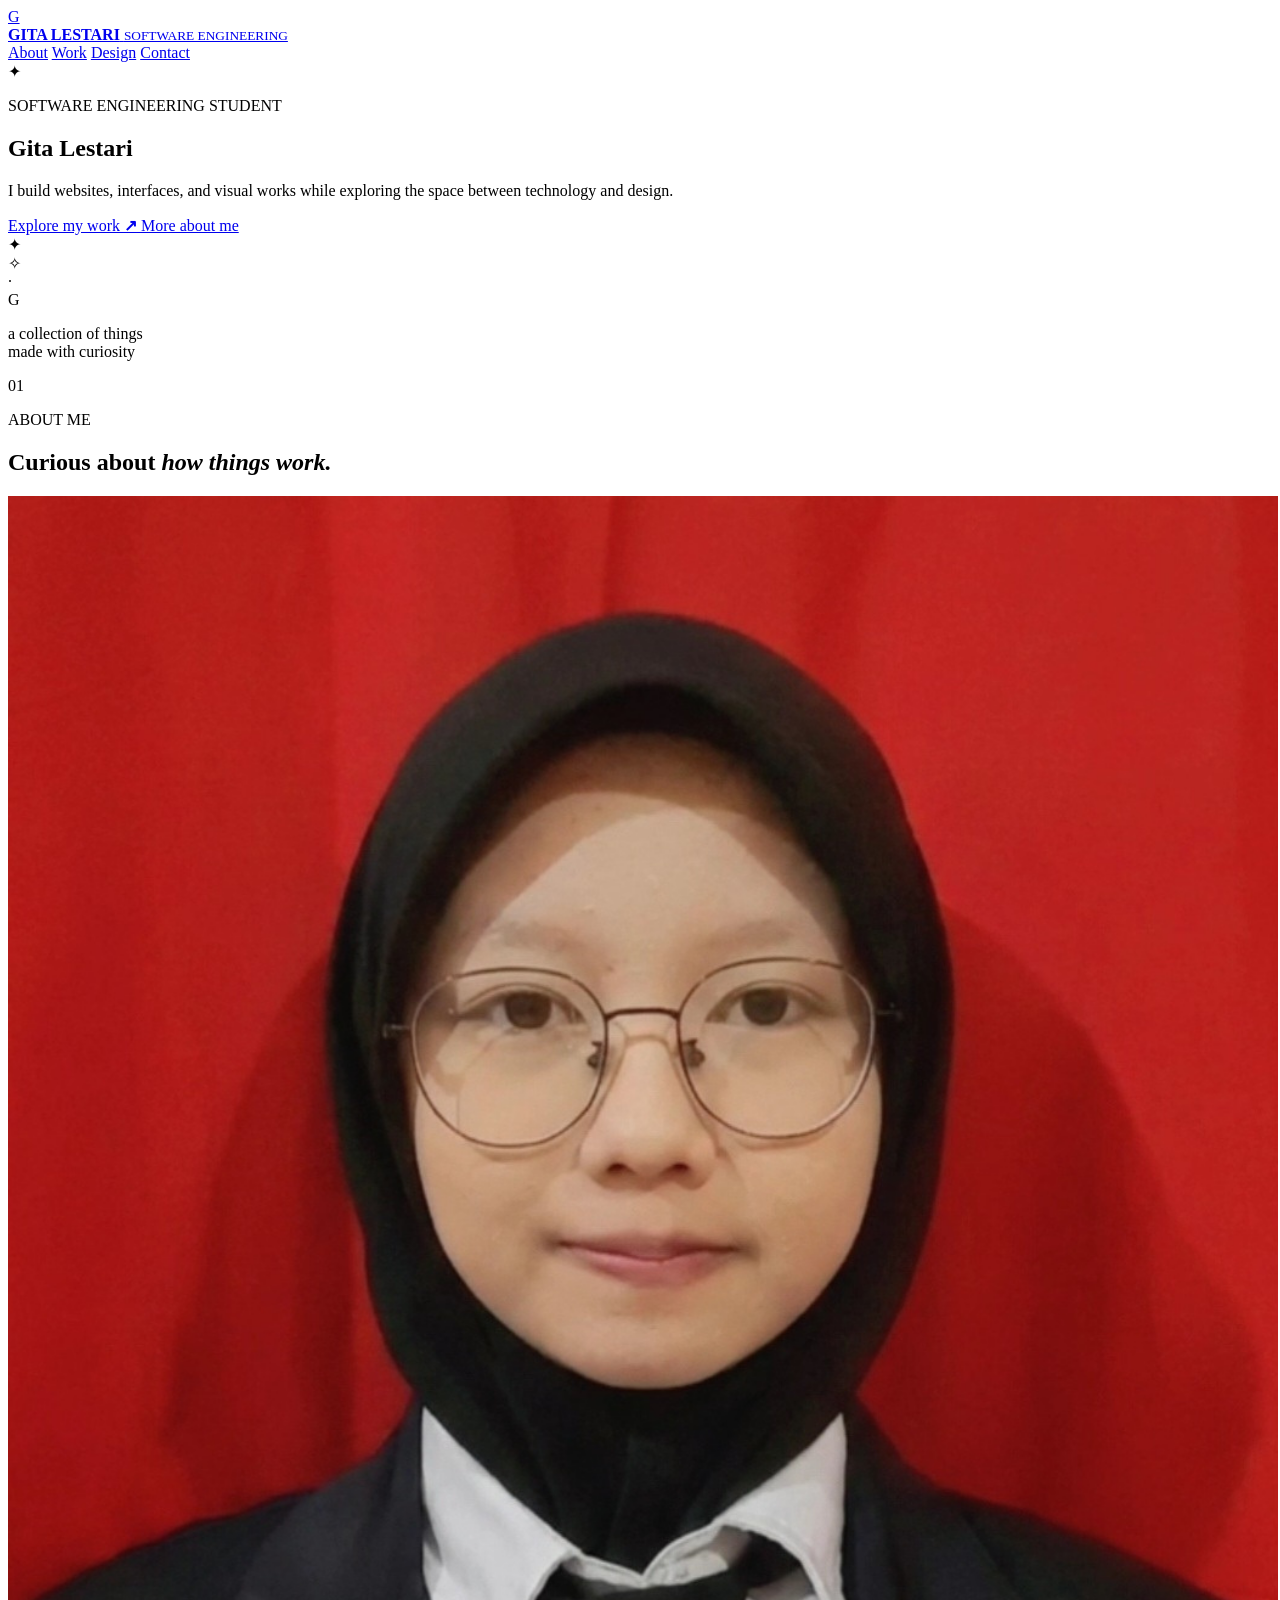
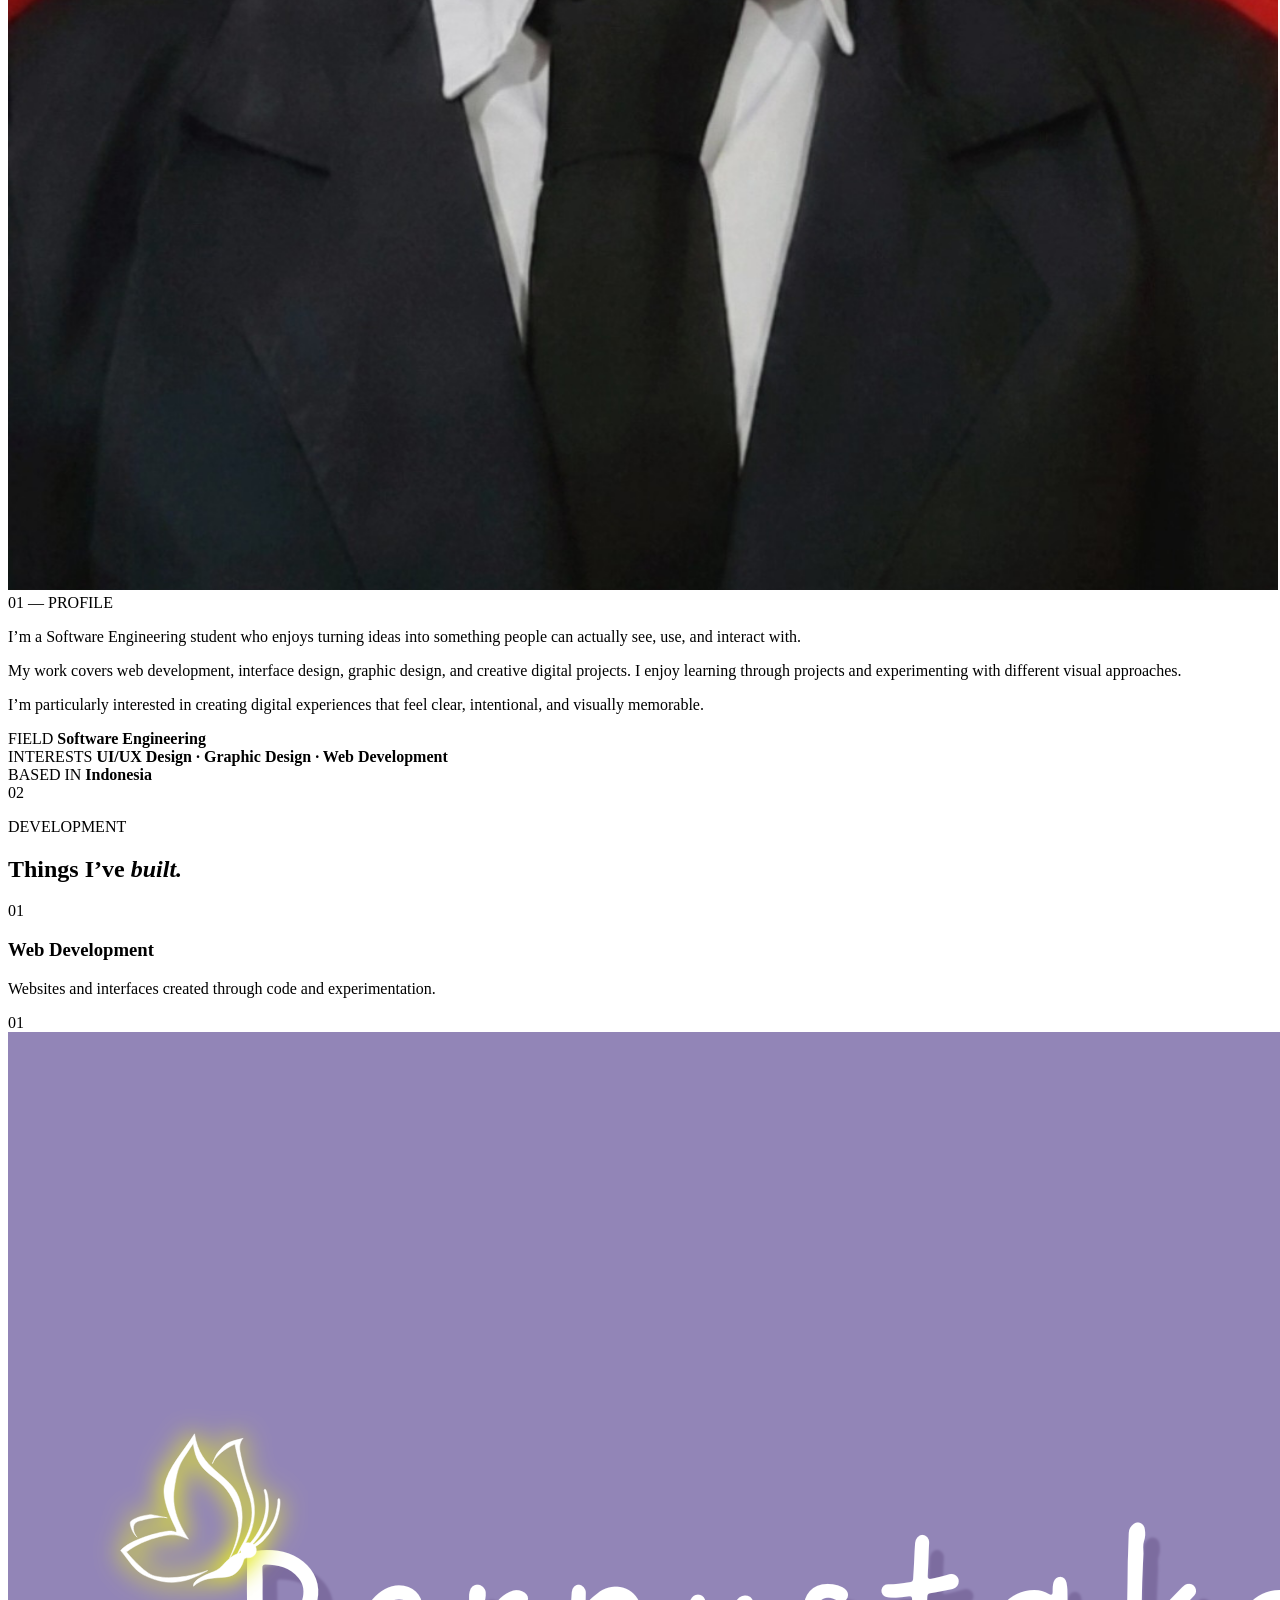
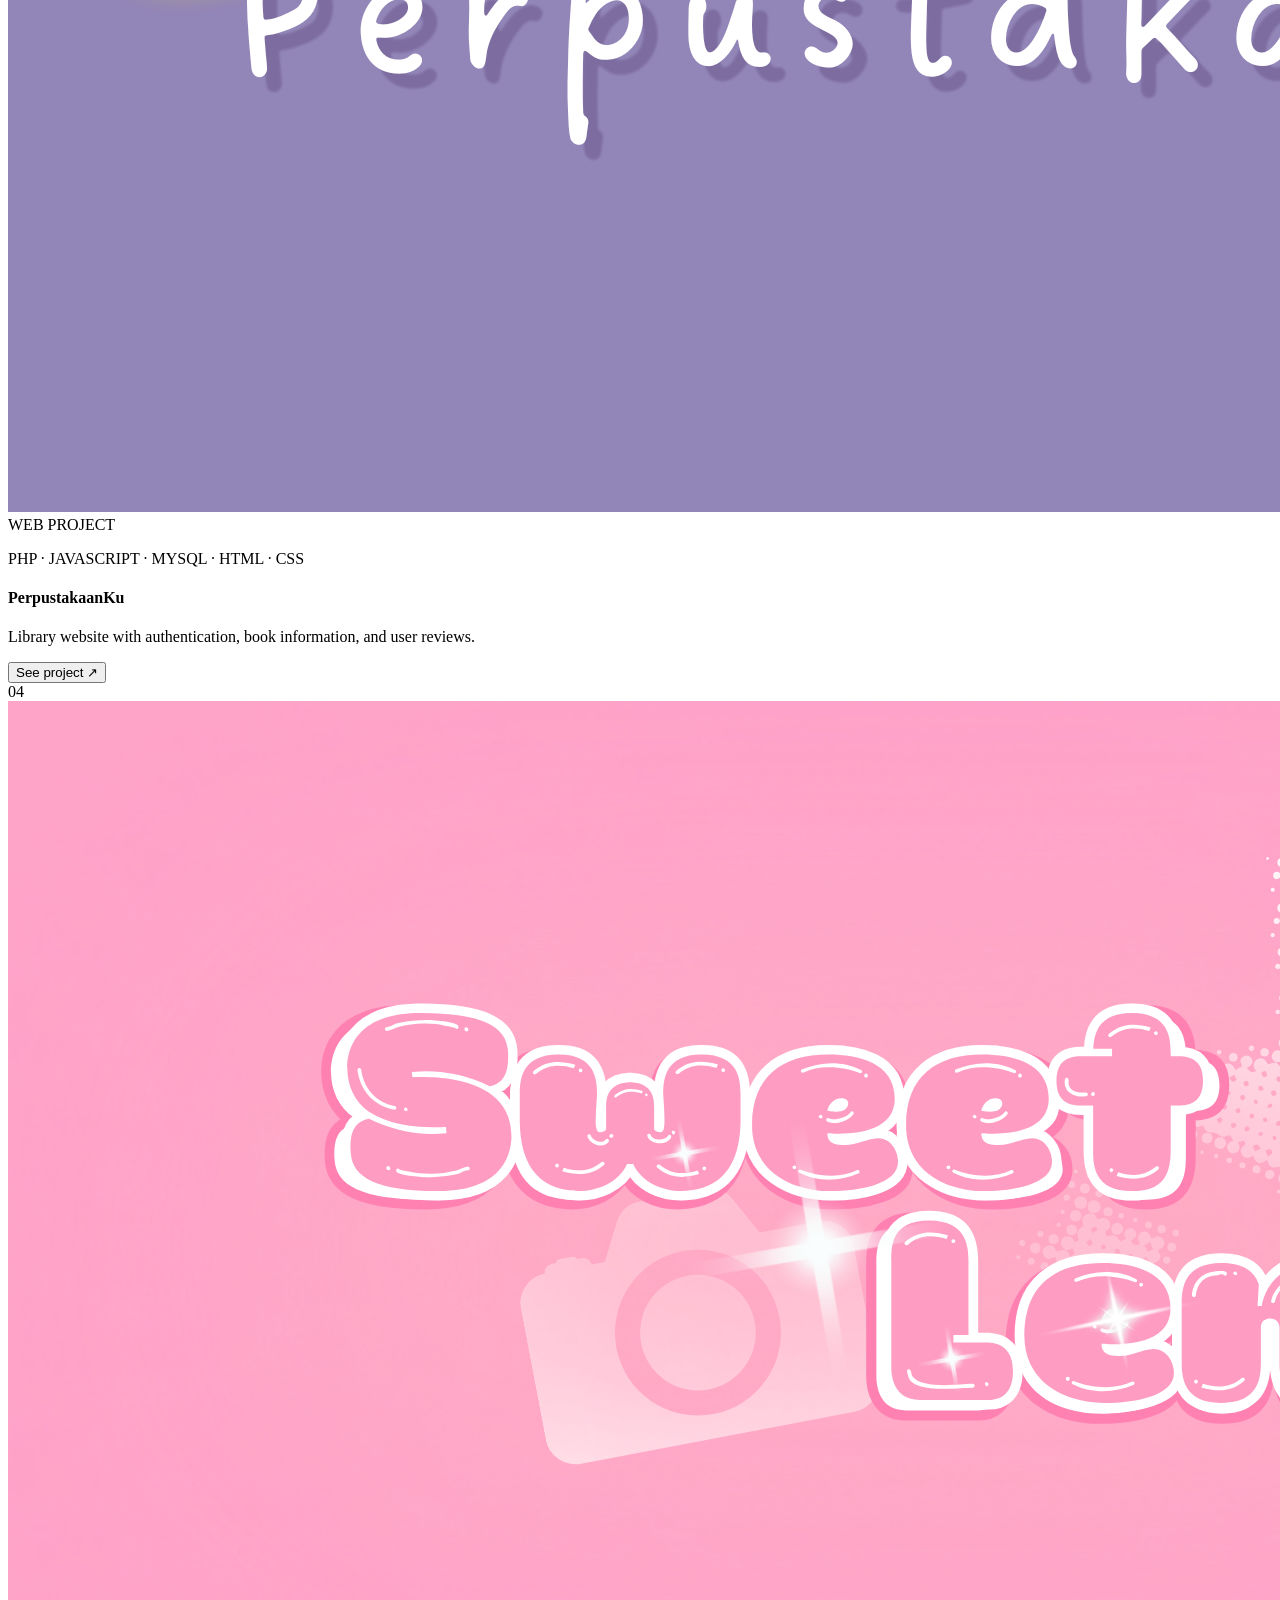
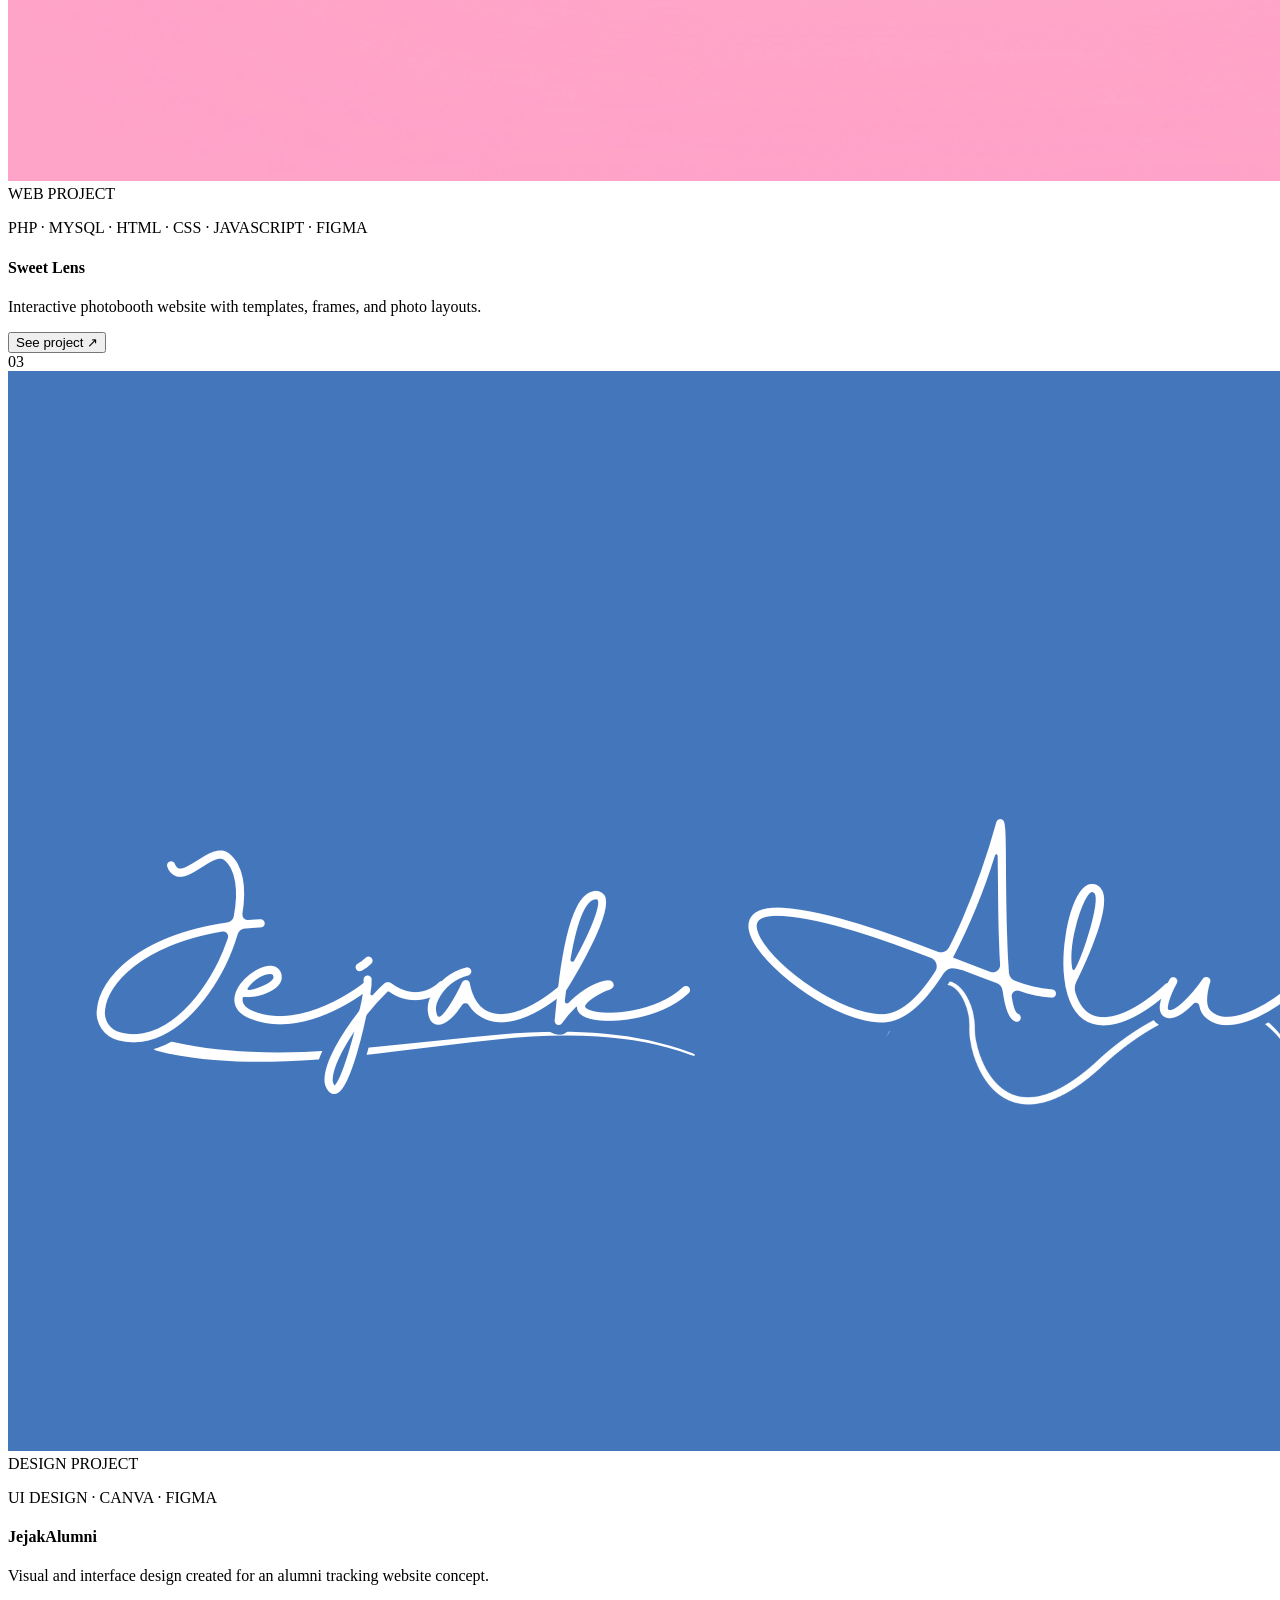
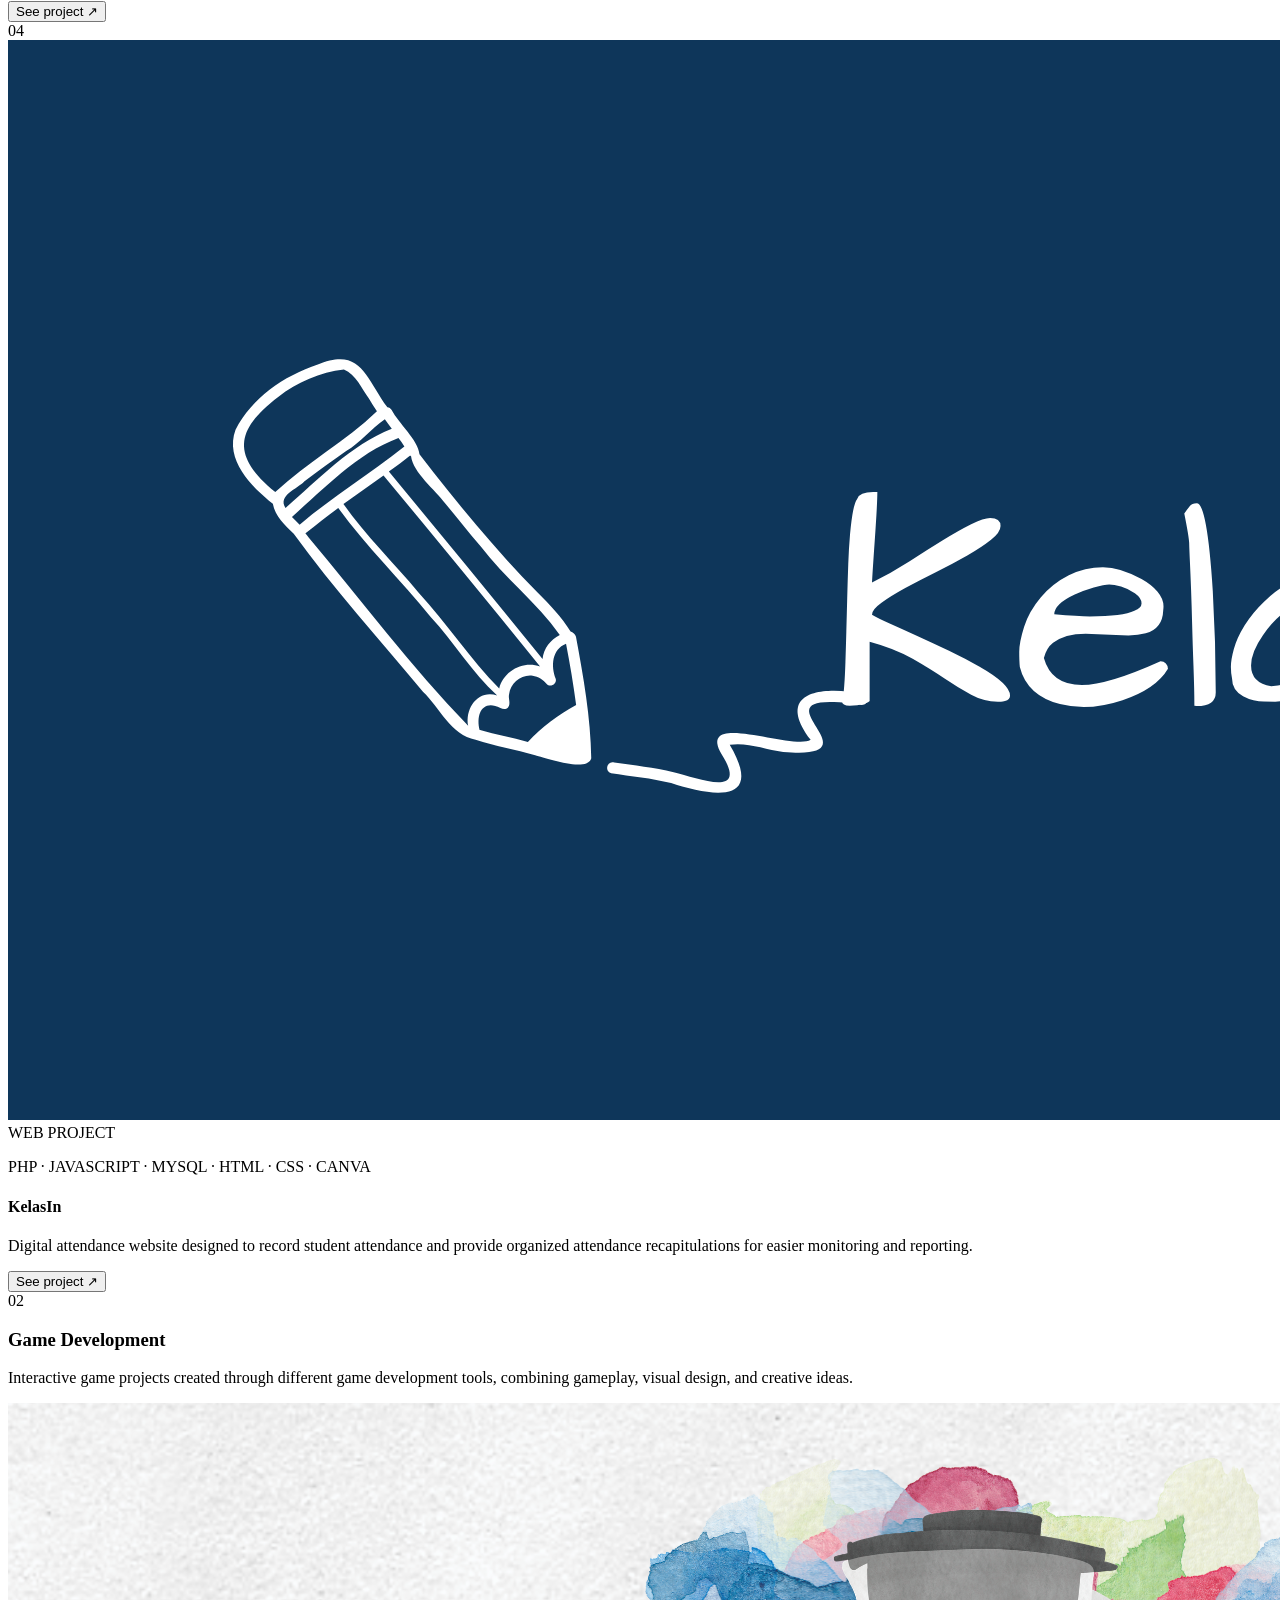
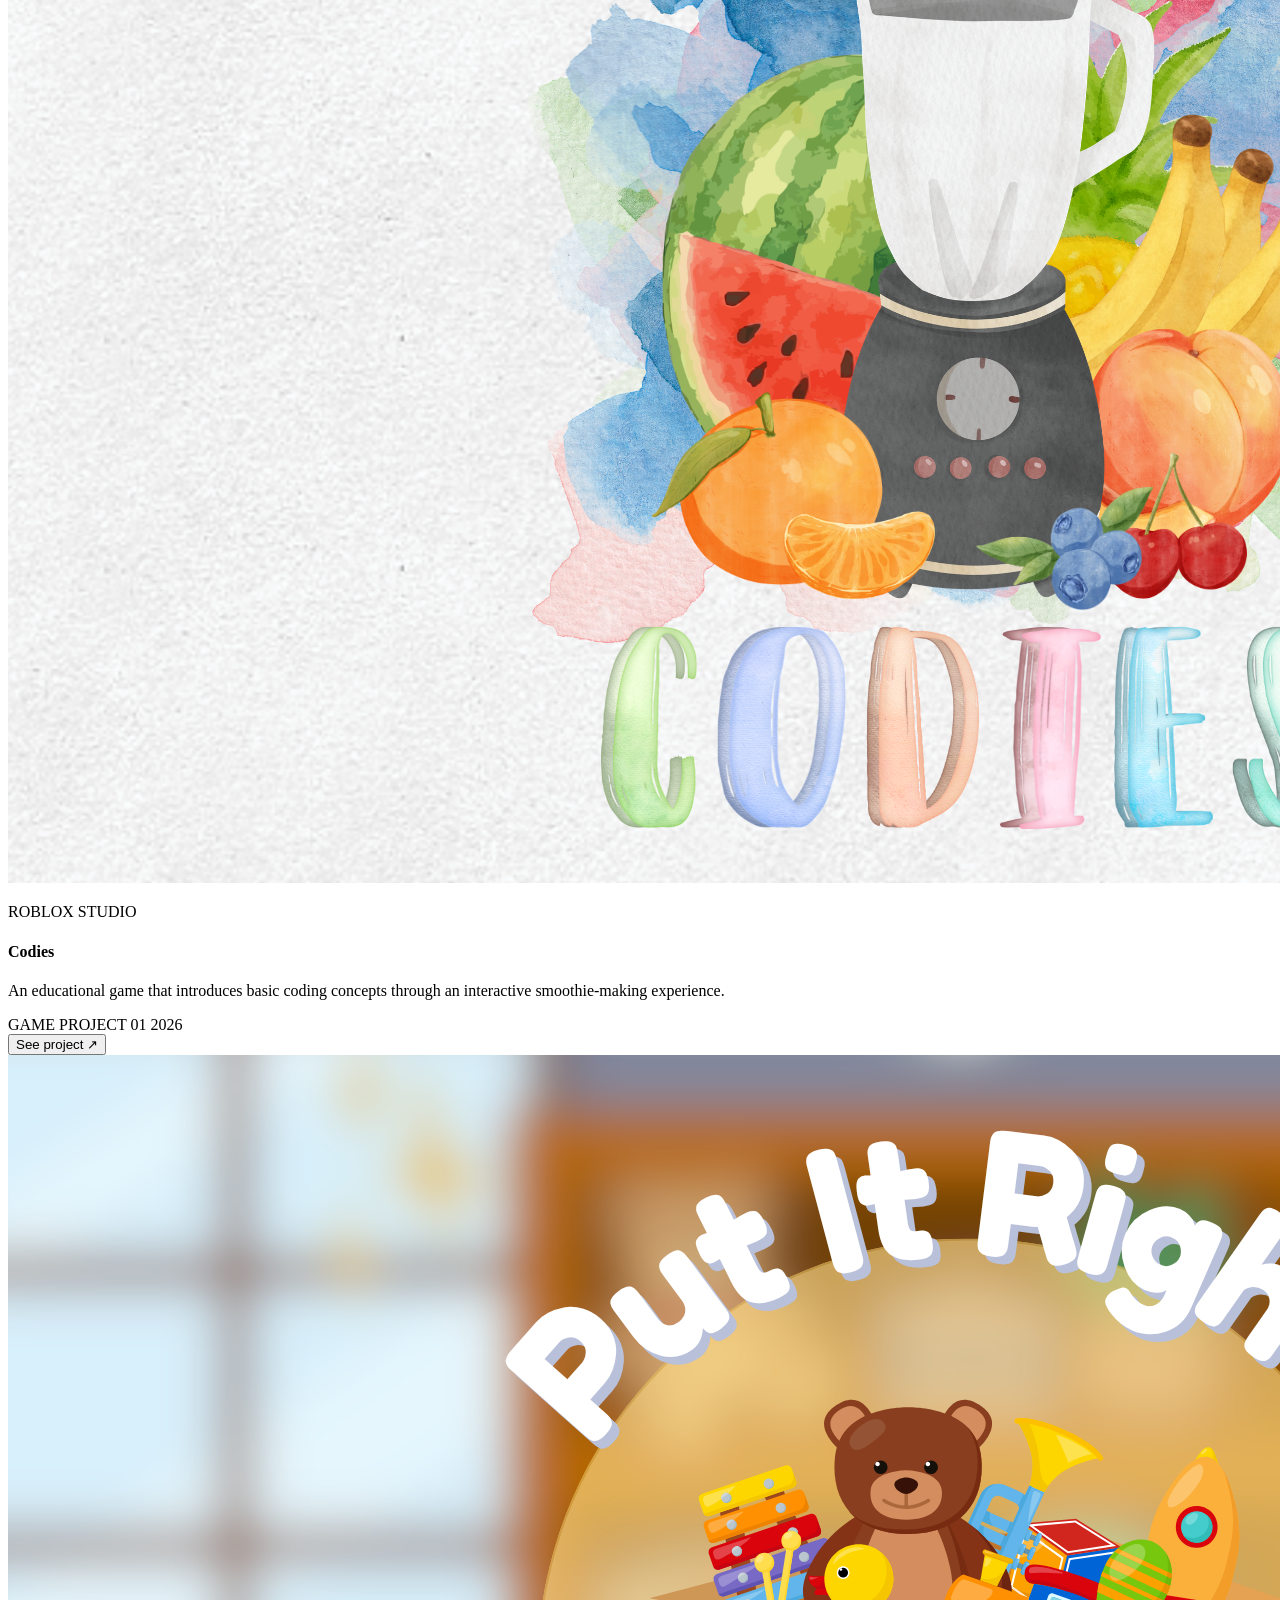
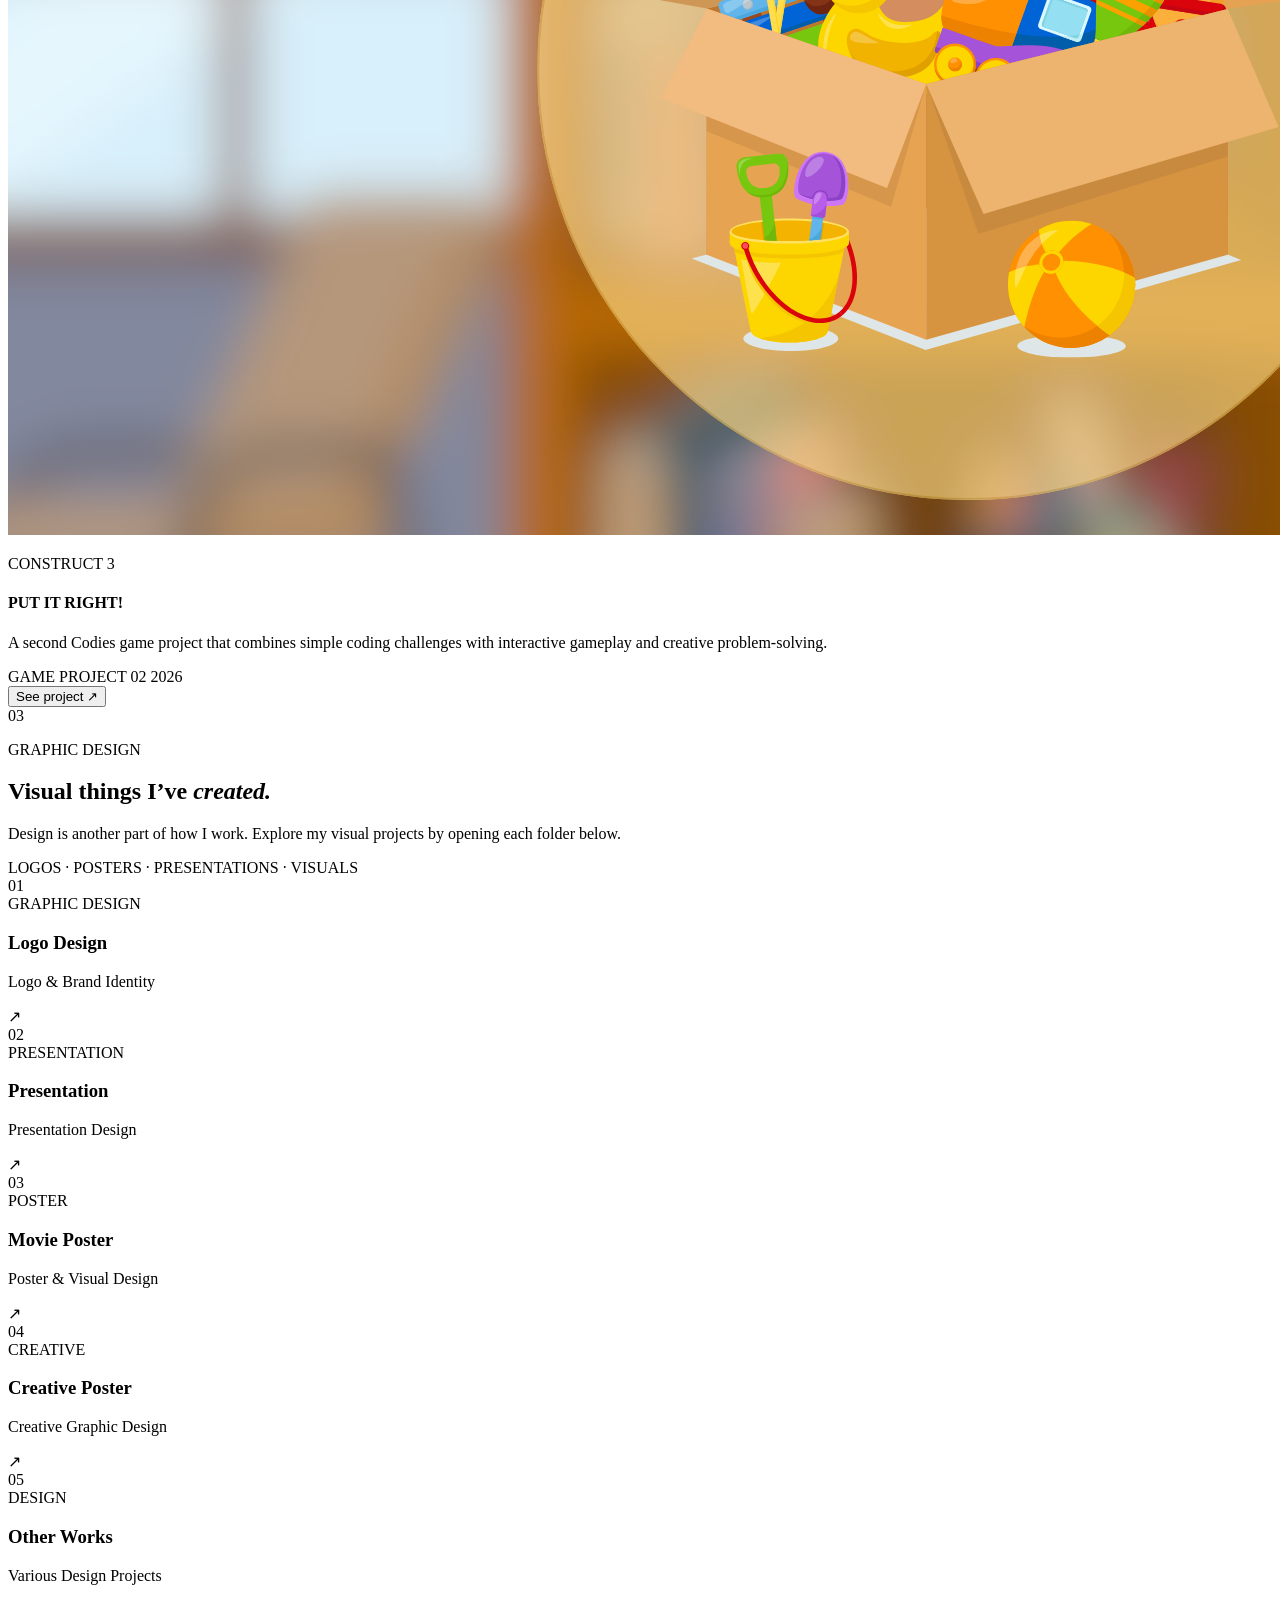
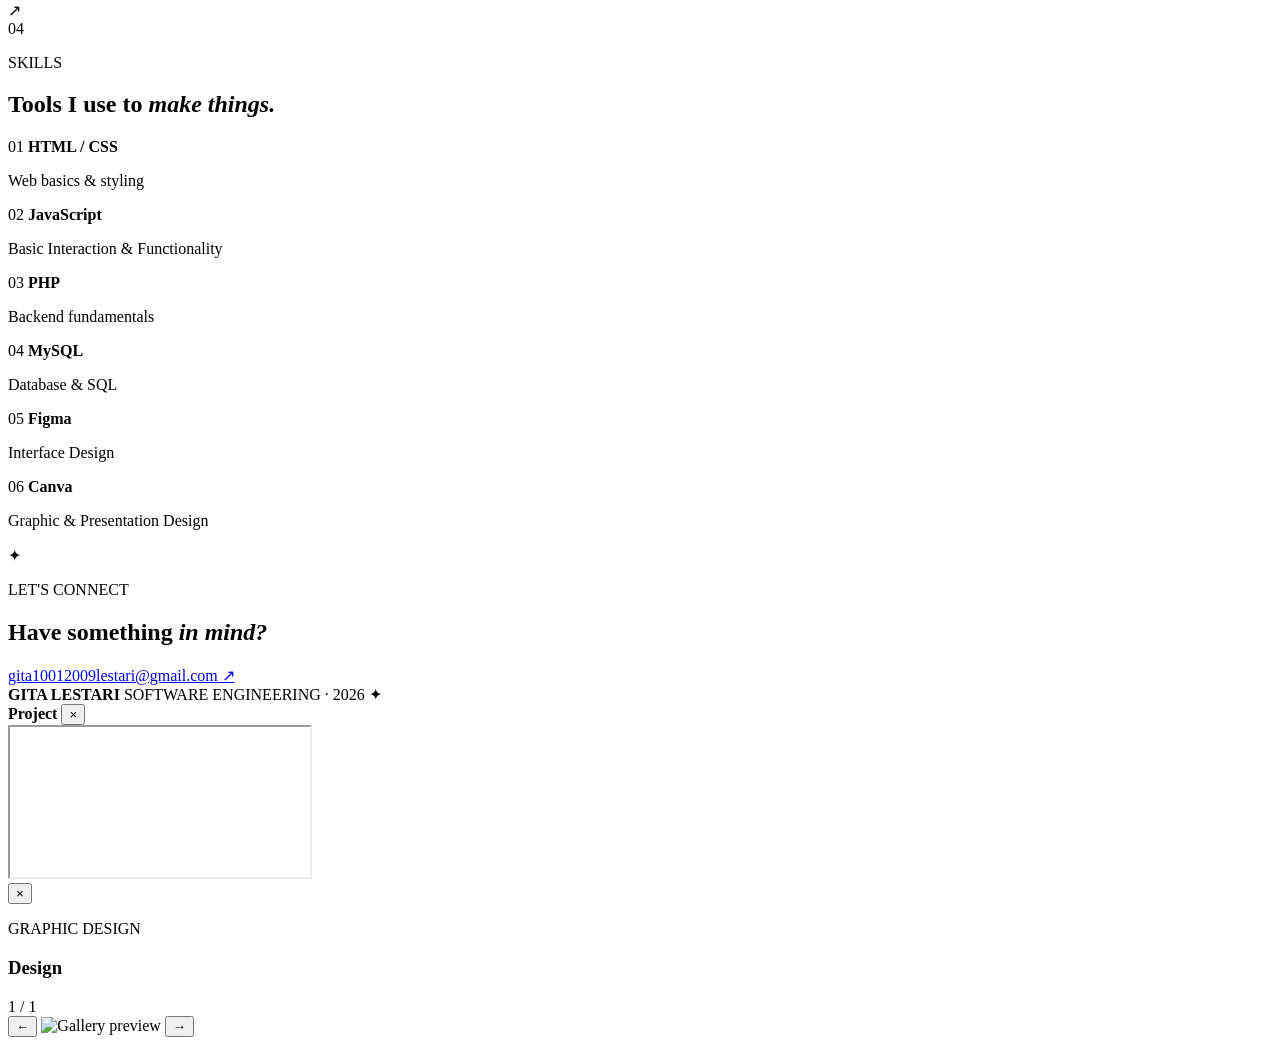
==== commit 8e17a27d: "Update index.html" ====
--- a/index.html
+++ b/index.html
@@ -7,7 +7,7 @@
 
     <title>Gita Lestari — Portfolio</title>
 
-    <link rel="stylesheet" href="css/style.css">
+    <link rel="stylesheet" href="CSS/style.css">
 
     <link rel="preconnect" href="https://fonts.googleapis.com">
     <link rel="preconnect" href="https://fonts.gstatic.com" crossorigin>
@@ -285,14 +285,28 @@
                 </p>
 
                 <button
-                    onclick="openProject(
-                        'PerpustakaanKu',
-                        'projects/web/perpustakaan/index.php'
-                    )"
-                >
-                    Open project
-                    <span>↗</span>
-                </button>
+            onclick="openImage(
+                'PerpustakaanKu',
+                [
+                    'projects/graphic/perpustakaanku/1.png',
+                    'projects/graphic/perpustakaanku/2.png',
+                    'projects/graphic/perpustakaanku/3.png',
+                    'projects/graphic/perpustakaanku/4.png',
+                    'projects/graphic/perpustakaanku/5.png',
+                    'projects/graphic/perpustakaanku/6.png',
+                    'projects/graphic/perpustakaanku/7.png',
+                    'projects/graphic/perpustakaanku/8.png',
+                    'projects/graphic/perpustakaanku/9.png',
+                    'projects/graphic/perpustakaanku/10.png',
+                    'projects/graphic/perpustakaanku/11.png',
+                    'projects/graphic/perpustakaanku/12.png',
+                    'projects/graphic/perpustakaanku/13.png',
+                ]
+            )"
+        >
+            See project
+            <span>↗</span>
+        </button>
 
             </div>
 
@@ -303,25 +317,25 @@
 
         <article class="web-card">
 
-            <div class="web-number">02</div>
-
-            <div class="web-preview">
-
-                <img
-                    src="assets/img/sweetlens2.png"
-                    alt="Sweet Lens"
-                >
-
-                <div class="preview-overlay">
-                    <span>WEB PROJECT</span>
-                </div>
-
-            </div>
-
-            <div class="web-info">
-
-                <p class="technology">
-                    PHP · MYSQL · HTML · CSS · JAVASCRIPT
+    <div class="web-number">04</div>
+
+    <div class="web-preview">
+
+        <img
+            src="assets/img/sweetlens2.png"
+            alt="Sweetens"
+        >
+
+        <div class="preview-overlay">
+            <span>WEB PROJECT</span>
+        </div>
+
+    </div>
+
+    <div class="web-info">
+
+        <p class="technology">
+                    PHP · MYSQL · HTML · CSS · JAVASCRIPT · FIGMA
                 </p>
 
                 <h4>
@@ -333,19 +347,34 @@
                     templates, frames, and photo layouts.
                 </p>
 
-                <button
-                    onclick="openProject(
-                        'Sweet Lens',
-                        'projects/web/sweetlens/index.html'
-                    )"
-                >
-                    Open project
-                    <span>↗</span>
-                </button>
-
-            </div>
-
-        </article>
+        <button
+            onclick="openImage(
+                'SweetLens',
+                [
+                    'projects/graphic/sweetlens/1.png',
+                    'projects/graphic/sweetlens/2.png',
+                    'projects/graphic/sweetlens/3.png',
+                    'projects/graphic/sweetlens/4.png',
+                    'projects/graphic/sweetlens/5.png',
+                    'projects/graphic/sweetlens/6.png',
+                    'projects/graphic/sweetlens/7.png',
+                    'projects/graphic/sweetlens/8.png',
+                    'projects/graphic/sweetlens/9.png',
+                    'projects/graphic/sweetlens/10.png',
+                    'projects/graphic/sweetlens/11.png',
+                    'projects/graphic/sweetlens/12.png',
+                    'projects/graphic/sweetlens/13.png',
+                    'projects/graphic/sweetlens/14.png',
+                ]
+            )"
+        >
+            See project
+            <span>↗</span>
+        </button>
+
+    </div>
+
+</article>
 
 
         <!-- PROJECT 03 -->
@@ -426,7 +455,7 @@
         >
 
         <div class="preview-overlay">
-            <span>DESIGN PROJECT</span>
+            <span>WEB PROJECT</span>
         </div>
 
     </div>
@@ -434,7 +463,7 @@
     <div class="web-info">
 
         <p class="technology">
-            UI DESIGN · CANVA · FIGMA
+            PHP · JAVASCRIPT · MYSQL · HTML · CSS · CANVA
         </p>
 
         <h4>
@@ -961,25 +990,25 @@
         <div>
             <span>01</span>
             <strong>HTML / CSS</strong>
-            <p>Web Structure & Styling</p>
+            <p>Web basics & styling</p>
         </div>
 
         <div>
             <span>02</span>
             <strong>JavaScript</strong>
-            <p>Interaction & Functionality</p>
+            <p>Basic Interaction & Functionality</p>
         </div>
 
         <div>
             <span>03</span>
-            <strong>PHP / MySQL</strong>
-            <p>Backend & Database</p>
+            <strong>PHP</strong>
+            <p>Backend fundamentals</p>
         </div>
 
         <div>
             <span>04</span>
-            <strong>React</strong>
-            <p>Frontend Development</p>
+            <strong>MySQL</strong>
+            <p>Database & SQL</p>
         </div>
 
         <div>
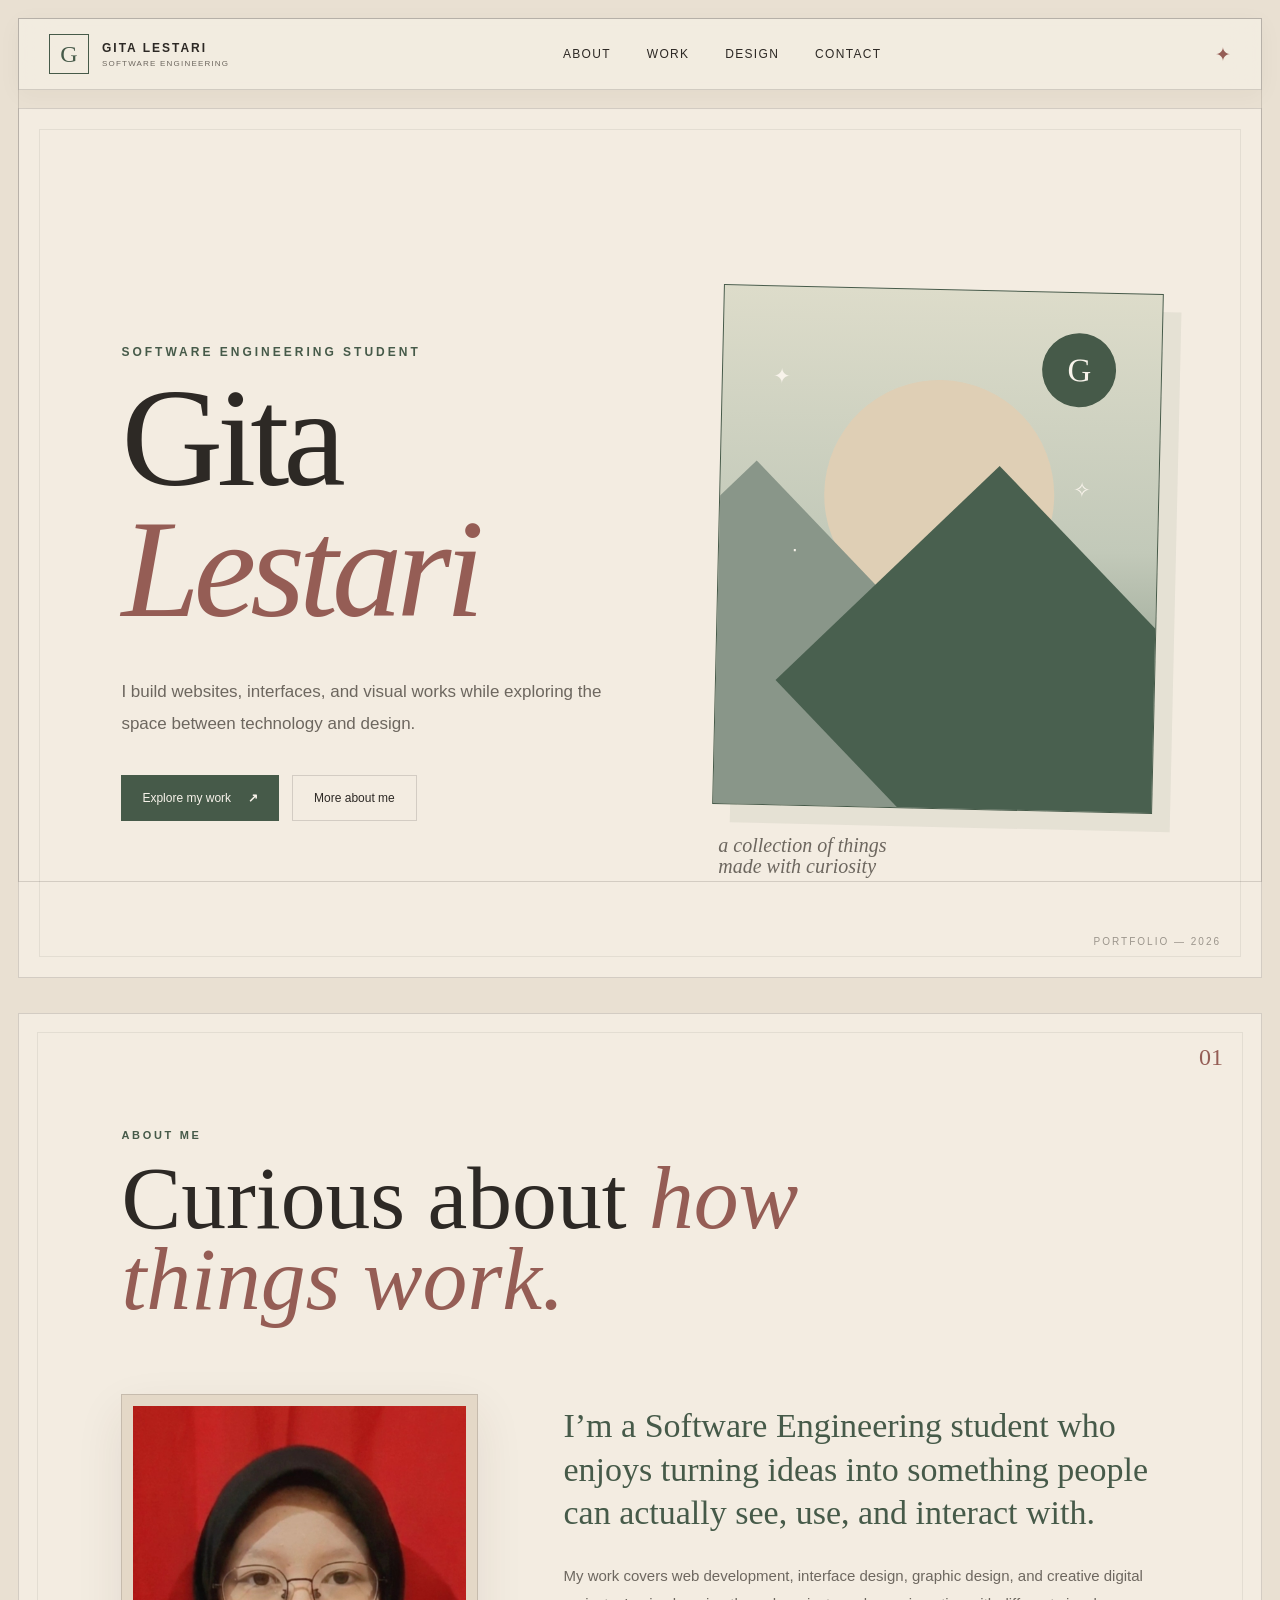
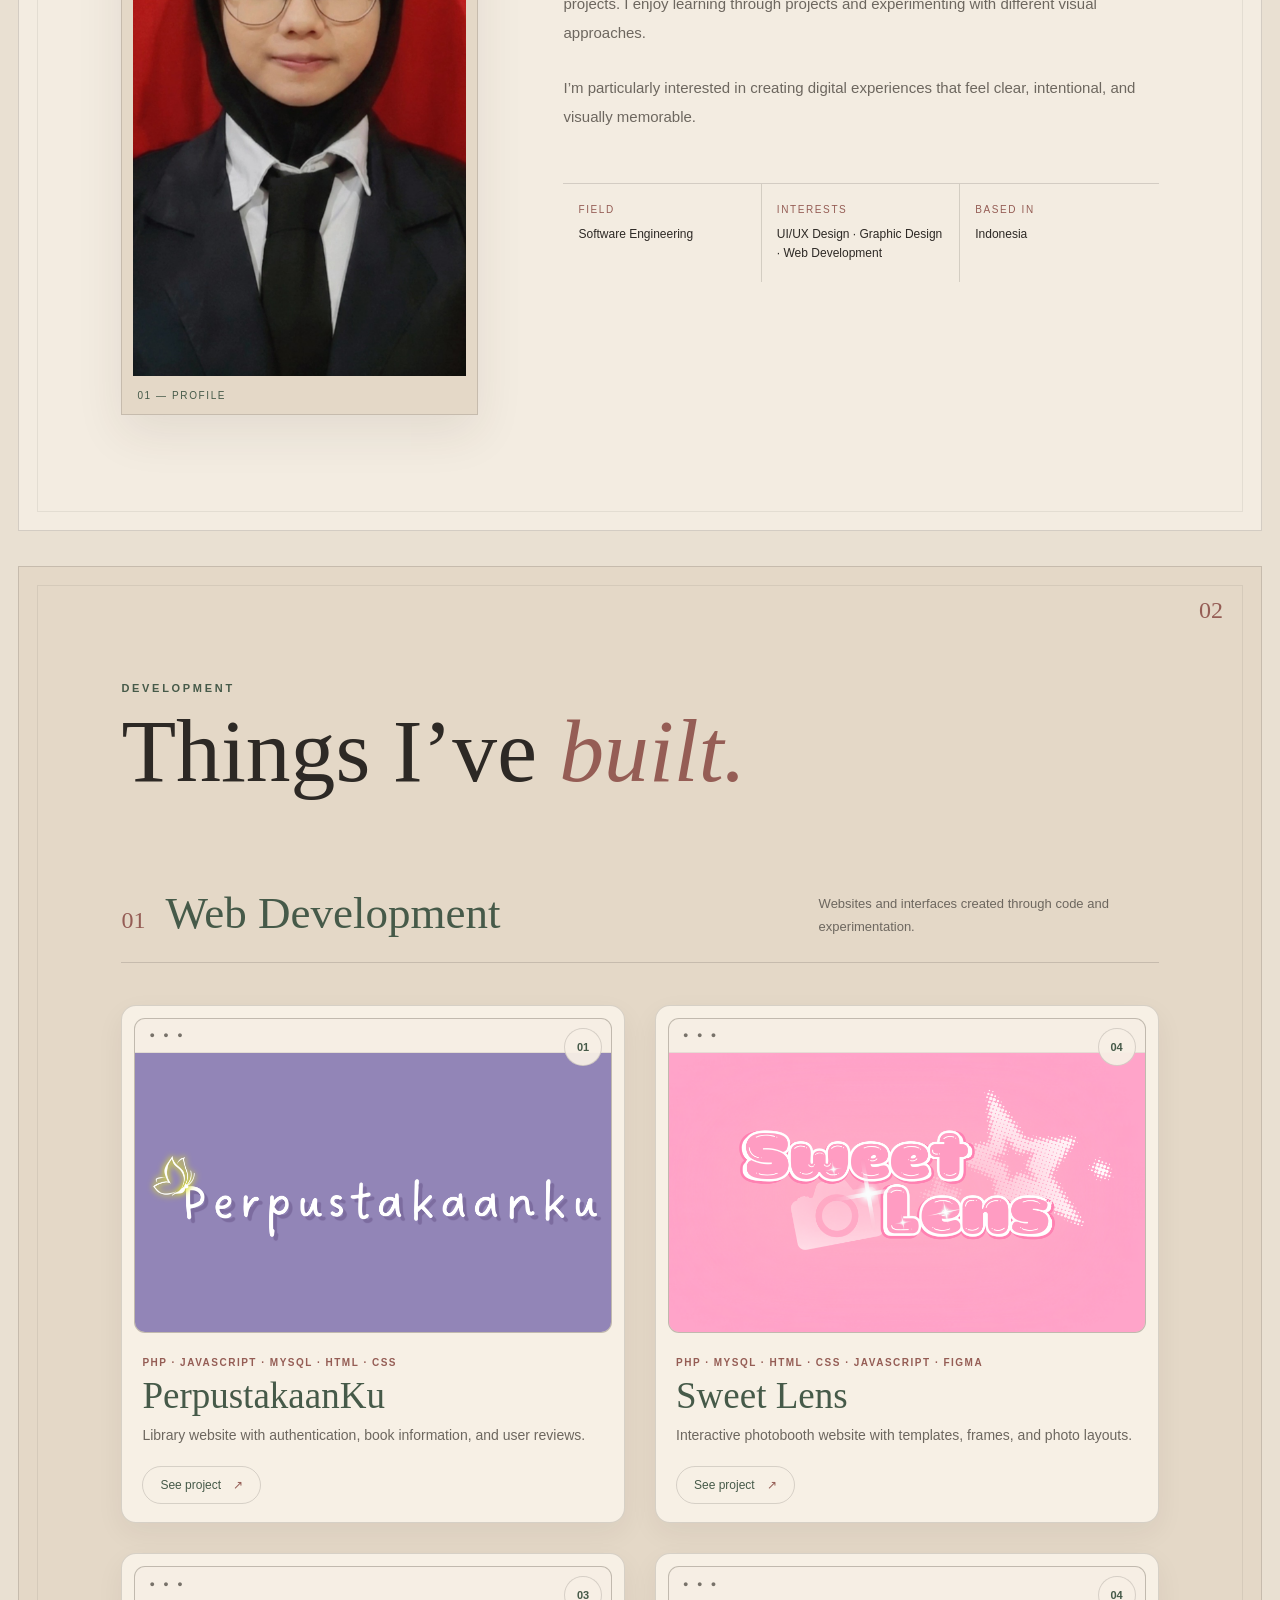
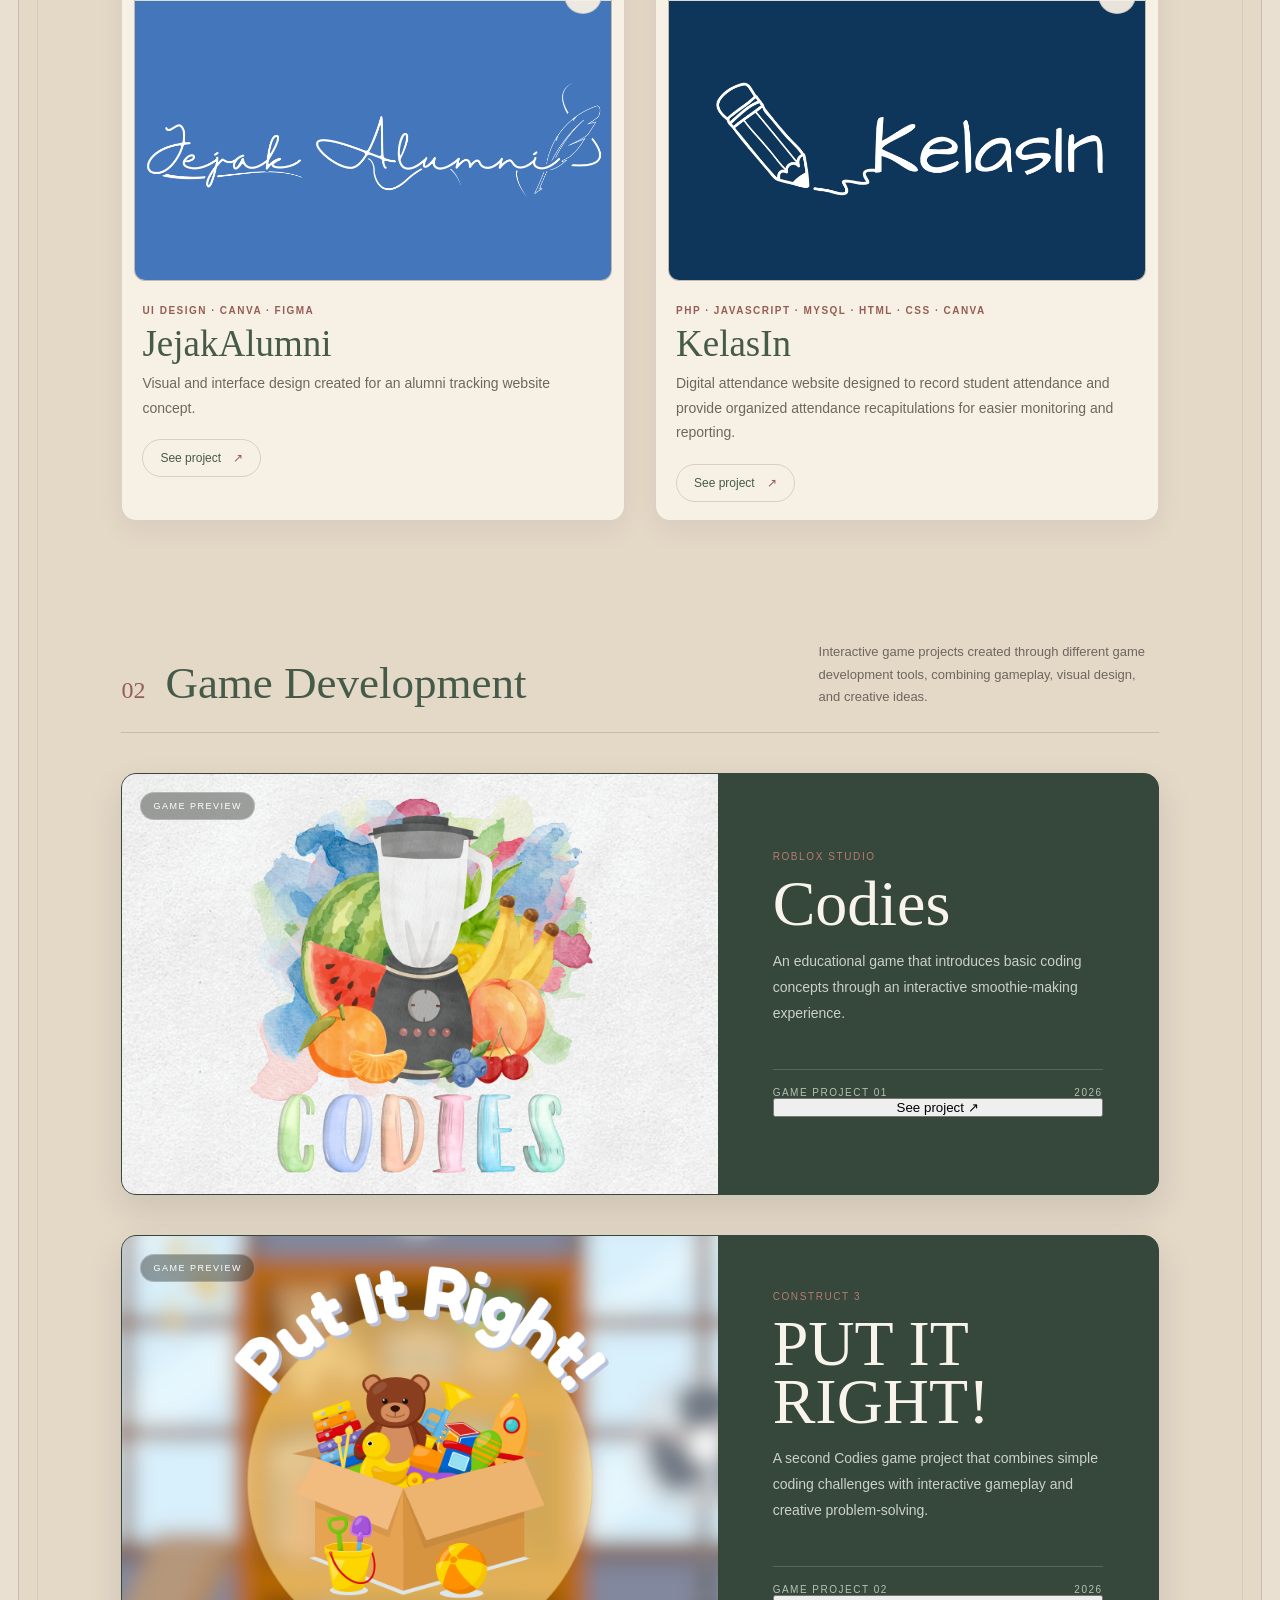
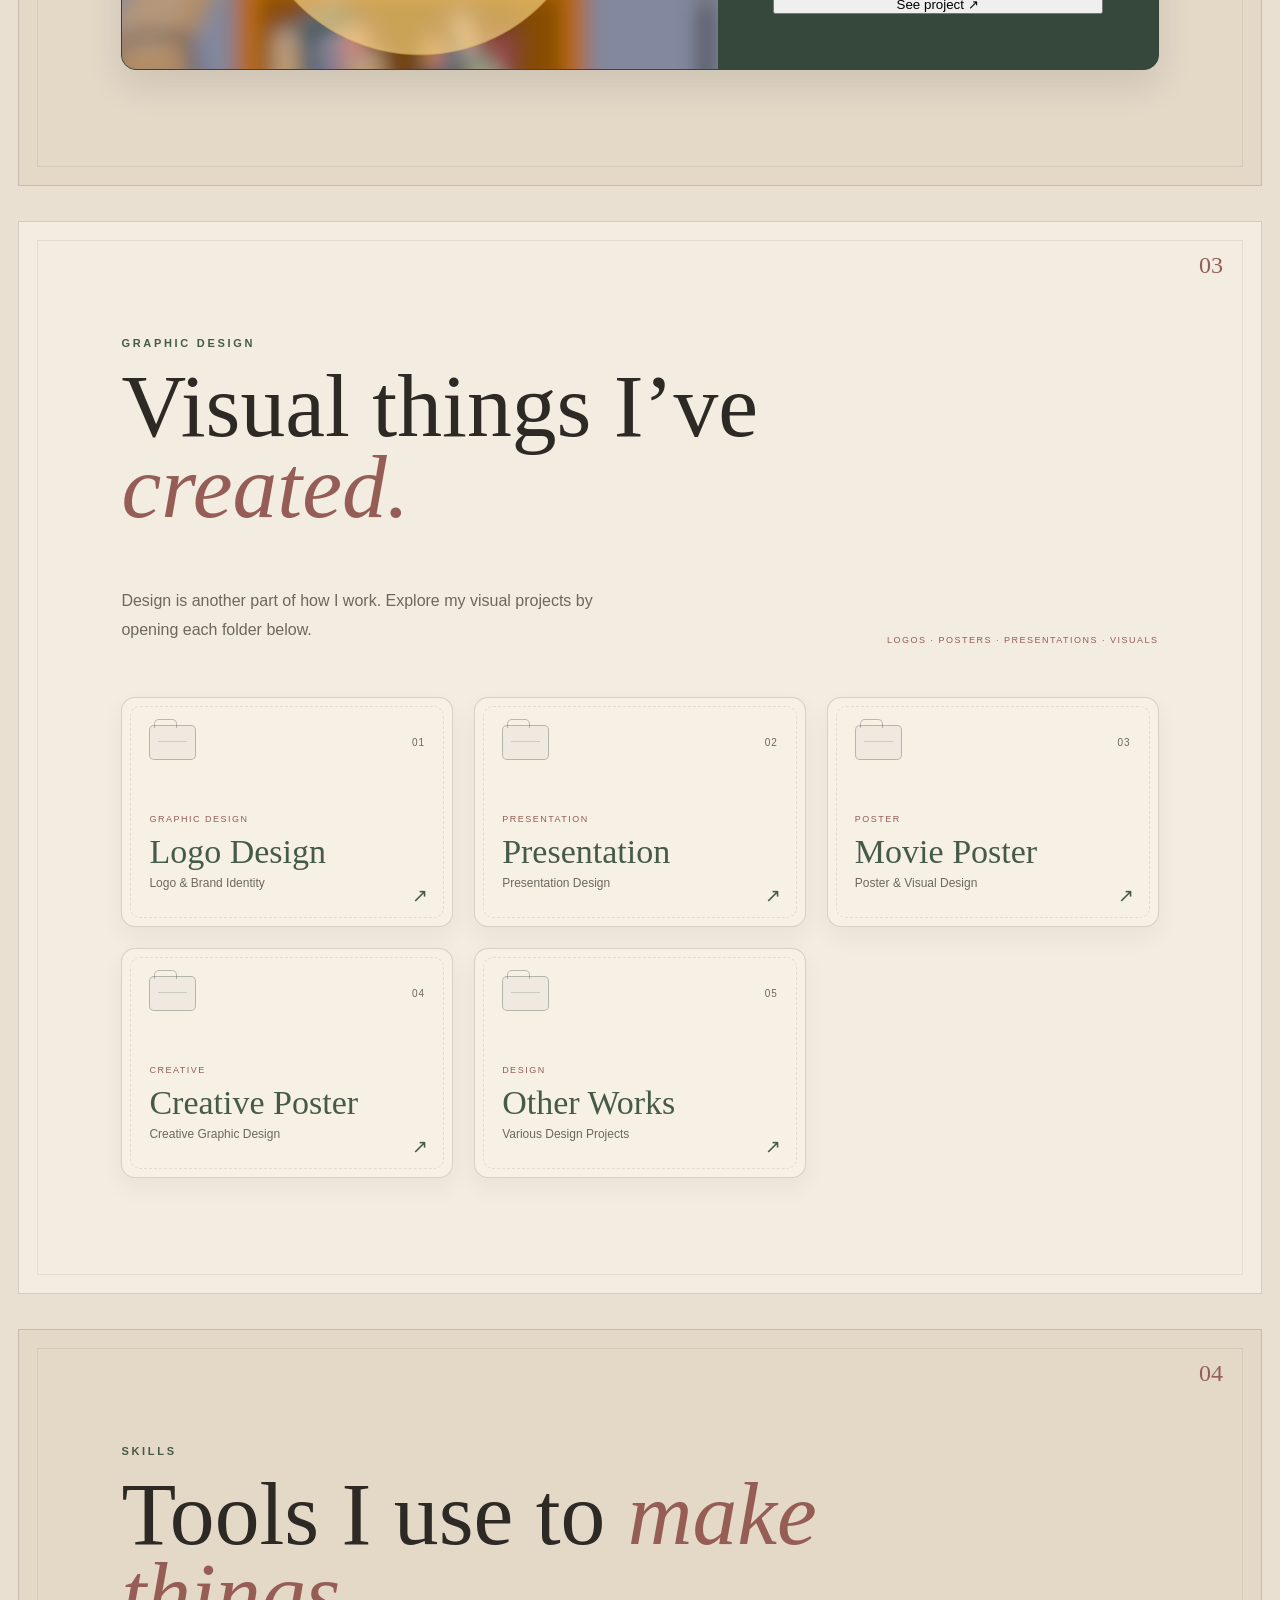
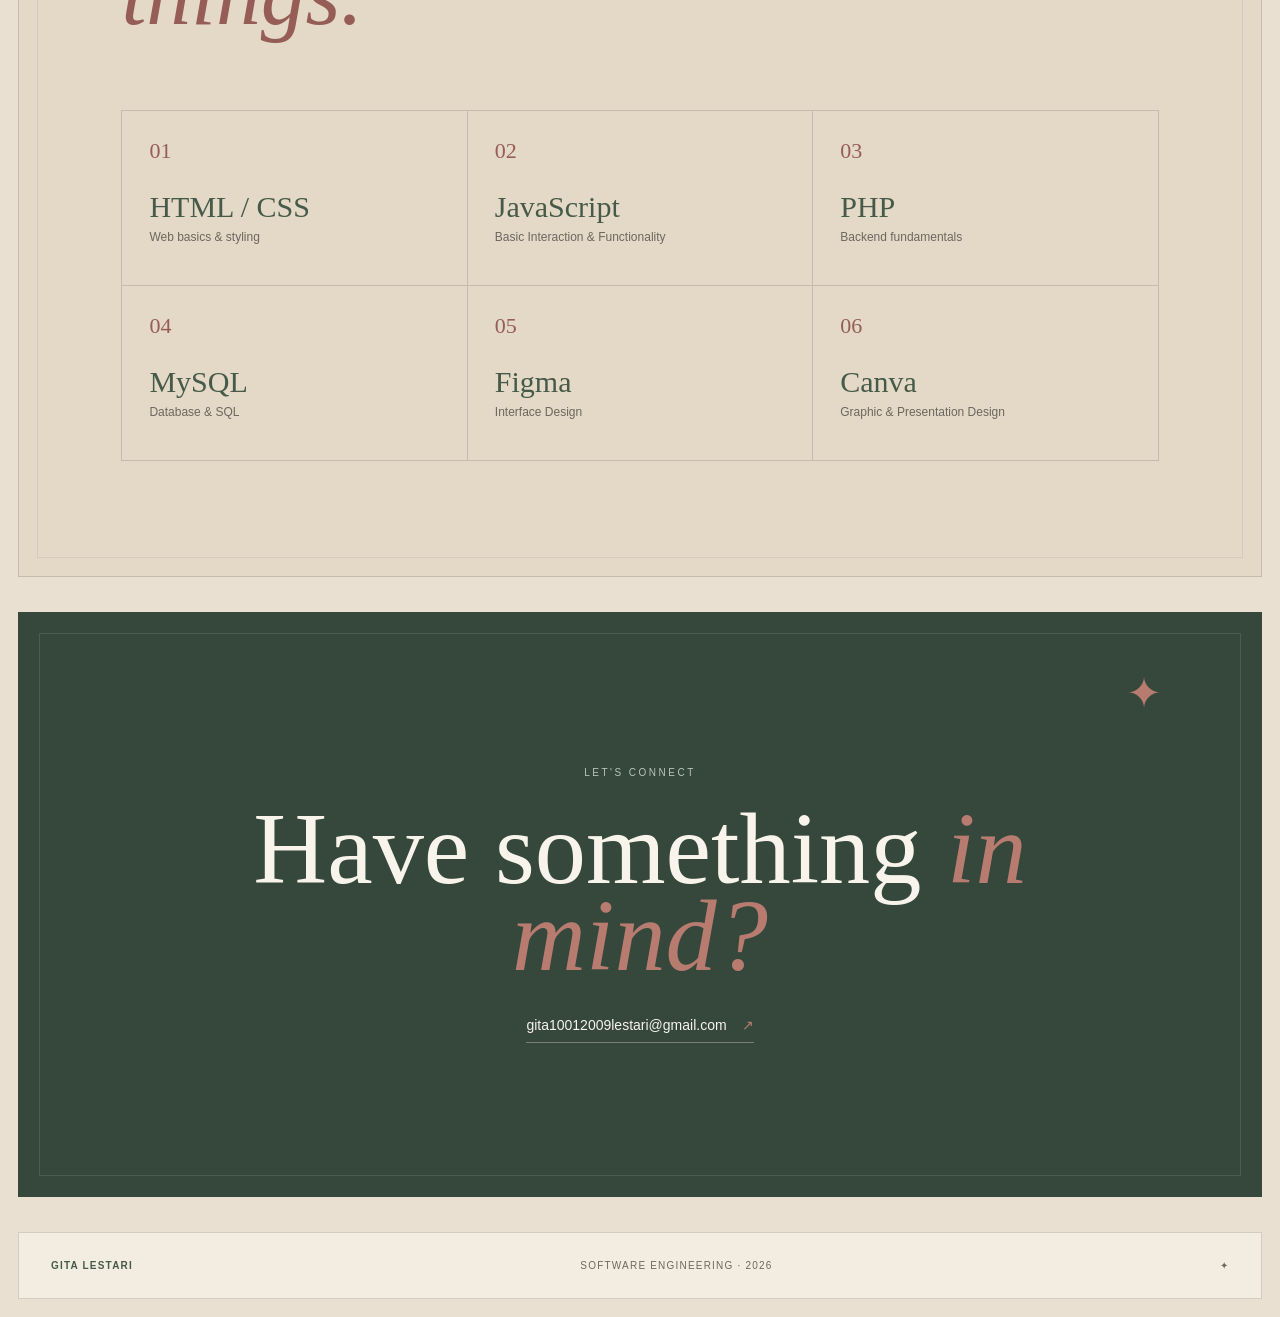
==== commit d856d75b: "Update index.html" ====
--- a/index.html
+++ b/index.html
@@ -7,7 +7,7 @@
 
     <title>Gita Lestari — Portfolio</title>
 
-    <link rel="stylesheet" href="CSS/style.css">
+    <link rel="stylesheet" href="css/style.css">
 
     <link rel="preconnect" href="https://fonts.googleapis.com">
     <link rel="preconnect" href="https://fonts.gstatic.com" crossorigin>
--- a/css/style.css
+++ b/css/style.css
@@ -0,0 +1,2379 @@
+/* =========================================================
+   GITA LESTARI — PORTFOLIO
+   EARTH TONE / EDITORIAL / PERSONAL
+========================================================= */
+
+:root {
+    --cream: #e9e0d2;
+    --cream-light: #f3ece1;
+    --paper: #e4d8c7;
+    --card: #f7f0e5;
+
+    --brown: #6f5140;
+    --brown-dark: #4e392d;
+
+    --green: #465a49;
+    --green-dark: #35483b;
+    --green-soft: #71806e;
+
+    --red: #955d55;
+    --red-soft: #b77b70;
+
+    --text: #2d2925;
+    --muted: #6d675f;
+
+    --line: rgba(45, 41, 37, 0.16);
+    --line-soft: rgba(45, 41, 37, 0.08);
+
+    --white: #f8f3eb;
+
+    --shadow:
+        0 18px 45px rgba(61, 48, 38, 0.09);
+}
+
+
+/* =========================================================
+   RESET
+========================================================= */
+
+* {
+    box-sizing: border-box;
+    margin: 0;
+    padding: 0;
+}
+
+html {
+    scroll-behavior: smooth;
+}
+
+body {
+    min-height: 100vh;
+
+    background: var(--cream);
+
+    color: var(--text);
+
+    font-family: "DM Sans", sans-serif;
+
+    overflow-x: hidden;
+}
+
+body::after {
+    content: "";
+
+    position: fixed;
+    inset: 0;
+
+    pointer-events: none;
+
+    z-index: 9998;
+
+    opacity: 0.13;
+
+    background-image:
+        radial-gradient(
+            rgba(70, 90, 73, 0.35) 0.7px,
+            transparent 0.7px
+        );
+
+    background-size: 80px 80px;
+}
+
+body::before {
+    content: "";
+
+    position: fixed;
+
+    inset: 18px;
+
+    border: 1px solid var(--line);
+
+    pointer-events: none;
+
+    z-index: 9997;
+}
+
+img {
+    display: block;
+    max-width: 100%;
+}
+
+a {
+    color: inherit;
+    text-decoration: none;
+}
+
+button {
+    font-family: inherit;
+}
+
+
+/* =========================================================
+   NAVIGATION
+========================================================= */
+
+.nav {
+    position: sticky;
+    top: 0;
+
+    z-index: 1000;
+
+    width: calc(100% - 36px);
+
+    min-height: 72px;
+
+    margin: 18px auto 0;
+
+    padding: 15px 30px;
+
+    display: flex;
+    align-items: center;
+    justify-content: space-between;
+
+    background: rgba(243, 236, 225, 0.94);
+
+    border: 1px solid var(--line);
+
+    backdrop-filter: blur(16px);
+
+    box-shadow:
+        0 5px 25px rgba(50, 43, 36, 0.04);
+}
+
+
+/* BRAND */
+
+.brand {
+    display: flex;
+    align-items: center;
+
+    gap: 13px;
+}
+
+.brand-mark {
+    width: 40px;
+    height: 40px;
+
+    display: grid;
+    place-items: center;
+
+    border: 1px solid var(--green);
+
+    color: var(--green);
+
+    font-family: "Cormorant Garamond", serif;
+
+    font-size: 24px;
+}
+
+.brand div {
+    display: flex;
+    flex-direction: column;
+}
+
+.brand strong {
+    font-size: 12px;
+    letter-spacing: 2px;
+}
+
+.brand small {
+    margin-top: 4px;
+
+    color: var(--muted);
+
+    font-size: 8px;
+    letter-spacing: 1.2px;
+}
+
+
+/* NAV */
+
+.nav nav {
+    display: flex;
+    align-items: center;
+
+    gap: 36px;
+}
+
+.nav nav a {
+    position: relative;
+
+    font-size: 12px;
+
+    letter-spacing: 1.3px;
+
+    text-transform: uppercase;
+
+    transition: color 0.25s ease;
+}
+
+.nav nav a::after {
+    content: "";
+
+    position: absolute;
+
+    left: 0;
+    bottom: -8px;
+
+    width: 0;
+    height: 1px;
+
+    background: var(--red);
+
+    transition: width 0.3s ease;
+}
+
+.nav nav a:hover {
+    color: var(--red);
+}
+
+.nav nav a:hover::after {
+    width: 100%;
+}
+
+.nav-star {
+    color: var(--red);
+
+    font-size: 19px;
+}
+
+
+/* =========================================================
+   HERO
+========================================================= */
+
+.hero {
+    position: relative;
+
+    min-height: calc(100vh - 36px);
+
+    margin: 18px;
+
+    padding: 100px 8%;
+
+    display: grid;
+
+    grid-template-columns: 1.08fr 0.92fr;
+
+    align-items: center;
+
+    gap: 80px;
+
+    background: var(--cream-light);
+
+    border: 1px solid var(--line);
+
+    overflow: hidden;
+}
+
+.hero::before {
+    content: "";
+
+    position: absolute;
+
+    inset: 20px;
+
+    border: 1px solid var(--line-soft);
+
+    pointer-events: none;
+}
+
+.hero::after {
+    content: "PORTFOLIO — 2026";
+
+    position: absolute;
+
+    right: 40px;
+    bottom: 30px;
+
+    color: var(--muted);
+
+    font-size: 10px;
+
+    letter-spacing: 2px;
+
+    opacity: 0.65;
+}
+
+
+/* HERO TEXT */
+
+.hero-copy {
+    position: relative;
+    z-index: 2;
+}
+
+.hello {
+    margin-bottom: 30px;
+
+    color: var(--green);
+
+    font-size: 12px;
+
+    font-weight: 600;
+
+    letter-spacing: 3px;
+}
+
+.hero h1 {
+    font-family: "Cormorant Garamond", serif;
+
+    font-size: clamp(85px, 11vw, 155px);
+
+    font-weight: 500;
+
+    line-height: 0.7;
+
+    letter-spacing: -6px;
+}
+
+.hero h1 span {
+    display: block;
+
+    margin-top: 32px;
+
+    color: var(--red);
+
+    font-style: italic;
+}
+
+.hero-description {
+    max-width: 560px;
+
+    margin-top: 58px;
+
+    color: var(--muted);
+
+    font-size: 17px;
+
+    line-height: 1.85;
+}
+
+
+/* BUTTON */
+
+.hero-actions {
+    display: flex;
+    gap: 13px;
+
+    margin-top: 36px;
+}
+
+.button {
+    display: inline-flex;
+    align-items: center;
+
+    padding: 15px 21px;
+
+    font-size: 12px;
+
+    transition: 0.25s ease;
+}
+
+.button.dark {
+    background: var(--green);
+
+    color: var(--white);
+}
+
+.button.dark:hover {
+    background: var(--brown);
+
+    transform: translateY(-3px);
+}
+
+.button.dark b {
+    margin-left: 17px;
+}
+
+.button.line {
+    border: 1px solid var(--line);
+}
+
+.button.line:hover {
+    color: var(--red);
+
+    border-color: var(--red);
+}
+
+
+/* =========================================================
+   HERO ART
+========================================================= */
+
+.hero-art {
+    position: relative;
+    z-index: 2;
+}
+
+.art-frame {
+    position: relative;
+
+    height: 520px;
+
+    overflow: hidden;
+
+    background:
+        linear-gradient(
+            180deg,
+            #dddcca 0%,
+            #c2c9b9 50%,
+            #758574 100%
+        );
+
+    border: 1px solid var(--green);
+
+    box-shadow:
+        18px 18px 0 rgba(70, 90, 73, 0.08);
+
+    transform: rotate(1.3deg);
+}
+
+.art-sun {
+    position: absolute;
+
+    top: 90px;
+    left: 50%;
+
+    width: 230px;
+    height: 230px;
+
+    transform: translateX(-50%);
+
+    border-radius: 50%;
+
+    background: #dfcfb5;
+}
+
+.art-moon {
+    position: absolute;
+
+    top: 40px;
+    right: 45px;
+
+    width: 74px;
+    height: 74px;
+
+    display: grid;
+    place-items: center;
+
+    border-radius: 50%;
+
+    background: var(--green);
+
+    color: var(--white);
+
+    font-family: "Cormorant Garamond", serif;
+
+    font-size: 33px;
+}
+
+.art-star {
+    position: absolute;
+
+    z-index: 3;
+
+    color: var(--white);
+
+    font-size: 21px;
+}
+
+.star-one {
+    top: 78px;
+    left: 50px;
+}
+
+.star-two {
+    top: 185px;
+    right: 68px;
+}
+
+.star-three {
+    top: 250px;
+    left: 73px;
+}
+
+.art-mountain {
+    position: absolute;
+
+    bottom: -105px;
+
+    width: 520px;
+    height: 310px;
+
+    transform: rotate(45deg);
+}
+
+.mountain-back {
+    left: -150px;
+
+    background: #899689;
+}
+
+.mountain-front {
+    right: -175px;
+
+    background: #49604f;
+}
+
+.art-caption {
+    margin-top: 26px;
+
+    color: var(--muted);
+
+    font-family: "Cormorant Garamond", serif;
+
+    font-size: 20px;
+
+    line-height: 1.05;
+
+    font-style: italic;
+}
+
+
+/* =========================================================
+   SECTION
+========================================================= */
+
+.section {
+    position: relative;
+
+    margin: 35px 18px;
+
+    padding: 115px 8%;
+
+    background: var(--cream-light);
+
+    border: 1px solid var(--line);
+
+    overflow: hidden;
+}
+
+.section::before {
+    content: "";
+
+    position: absolute;
+
+    inset: 18px;
+
+    border: 1px solid var(--line-soft);
+
+    pointer-events: none;
+}
+
+.section-number {
+    position: absolute;
+
+    top: 30px;
+    right: 38px;
+
+    color: var(--red);
+
+    font-family: "Cormorant Garamond", serif;
+
+    font-size: 24px;
+}
+
+.section-heading {
+    position: relative;
+    z-index: 2;
+
+    margin-bottom: 75px;
+}
+
+.section-heading p {
+    margin-bottom: 17px;
+
+    color: var(--green);
+
+    font-size: 11px;
+
+    font-weight: 600;
+
+    letter-spacing: 2.7px;
+}
+
+.section-heading h2 {
+    max-width: 780px;
+
+    font-family: "Cormorant Garamond", serif;
+
+    font-size: clamp(58px, 7vw, 96px);
+
+    font-weight: 500;
+
+    line-height: 0.9;
+}
+
+.section-heading h2 em {
+    color: var(--red);
+
+    font-weight: 400;
+}
+
+
+/* =========================================================
+   ABOUT
+========================================================= */
+
+.about-content {
+    position: relative;
+    z-index: 2;
+
+    display: grid;
+
+    grid-template-columns: 0.75fr 1.25fr;
+
+    gap: 85px;
+
+    align-items: start;
+}
+
+
+/* FOTO SATU */
+
+.about-image {
+    position: relative;
+
+    padding: 11px;
+
+    background: var(--paper);
+
+    border: 1px solid var(--line);
+
+    box-shadow: var(--shadow);
+}
+
+.about-image img {
+    width: 100%;
+
+    height: 570px;
+
+    object-fit: cover;
+}
+
+.about-image span {
+    display: block;
+
+    padding: 14px 4px 2px;
+
+    color: var(--green);
+
+    font-size: 10px;
+
+    letter-spacing: 1.6px;
+}
+
+
+/* ABOUT TEXT */
+
+.about-text {
+    padding-top: 10px;
+}
+
+.about-text p {
+    max-width: 620px;
+
+    margin-bottom: 27px;
+
+    color: var(--muted);
+
+    font-size: 15px;
+
+    line-height: 1.9;
+}
+
+.about-text .large-text {
+    color: var(--green);
+
+    font-family: "Cormorant Garamond", serif;
+
+    font-size: 34px;
+
+    line-height: 1.28;
+}
+
+
+/* FACTS */
+
+.about-facts {
+    margin-top: 52px;
+
+    display: grid;
+
+    grid-template-columns: repeat(3, 1fr);
+
+    border-top: 1px solid var(--line);
+}
+
+.about-facts > div {
+    padding: 20px 15px;
+
+    border-right: 1px solid var(--line);
+}
+
+.about-facts > div:last-child {
+    border-right: none;
+}
+
+.about-facts span {
+    display: block;
+
+    margin-bottom: 9px;
+
+    color: var(--red);
+
+    font-size: 10px;
+
+    letter-spacing: 1.6px;
+}
+
+.about-facts strong {
+    color: var(--text);
+
+    font-size: 12px;
+
+    font-weight: 500;
+
+    line-height: 1.5;
+}
+
+
+/* =========================================================
+   WORK
+========================================================= */
+
+.work {
+    background: var(--paper);
+}
+
+.category-heading {
+    position: relative;
+    z-index: 2;
+
+    margin-top: 95px;
+
+    padding-bottom: 23px;
+
+    display: flex;
+
+    align-items: flex-end;
+
+    justify-content: space-between;
+
+    gap: 45px;
+
+    border-bottom: 1px solid var(--line);
+}
+
+.category-heading > div {
+    display: flex;
+
+    align-items: baseline;
+
+    gap: 20px;
+}
+
+.category-heading span {
+    color: var(--red);
+
+    font-family: "Cormorant Garamond", serif;
+
+    font-size: 24px;
+}
+
+.category-heading h3 {
+    color: var(--green);
+
+    font-family: "Cormorant Garamond", serif;
+
+    font-size: 45px;
+
+    font-weight: 500;
+}
+
+.category-heading > p {
+    max-width: 340px;
+
+    color: var(--muted);
+
+    font-size: 13px;
+
+    line-height: 1.75;
+}
+
+
+/* =========================================================
+   WEB PROJECTS
+========================================================= */
+
+.web-projects {
+    position: relative;
+    z-index: 2;
+
+    margin-top: 42px;
+
+    display: grid;
+
+    grid-template-columns: repeat(2, minmax(0, 1fr));
+
+    gap: 30px;
+}
+
+.web-card {
+    position: relative;
+
+    padding: 12px;
+
+    background: var(--card);
+
+    border: 1px solid var(--line);
+
+    border-radius: 15px;
+
+    overflow: hidden;
+
+    box-shadow:
+        0 10px 28px rgba(45, 40, 34, 0.06);
+
+    transition:
+        transform 0.35s ease,
+        box-shadow 0.35s ease;
+}
+
+.web-card:hover {
+    transform: translateY(-7px);
+
+    box-shadow:
+        0 22px 48px rgba(45, 40, 34, 0.11);
+}
+
+.web-number {
+    position: absolute;
+
+    top: 22px;
+    right: 22px;
+
+    z-index: 10;
+
+    width: 38px;
+    height: 38px;
+
+    display: flex;
+    align-items: center;
+    justify-content: center;
+
+    border-radius: 50%;
+
+    background: rgba(247, 240, 229, 0.94);
+
+    border: 1px solid var(--line);
+
+    color: var(--green);
+
+    font-size: 11px;
+
+    font-weight: 600;
+}
+
+
+/* PREVIEW */
+
+.web-preview {
+    position: relative;
+
+    height: 315px;
+
+    overflow: hidden;
+
+    border-radius: 11px;
+
+    background: #ddd5c8;
+
+    border: 1px solid var(--line);
+}
+
+.web-preview::before {
+    content: "●  ●  ●";
+
+    position: absolute;
+
+    top: 0;
+    left: 0;
+
+    z-index: 5;
+
+    width: 100%;
+    height: 33px;
+
+    display: flex;
+    align-items: center;
+
+    padding-left: 14px;
+
+    color: #777169;
+
+    background: rgba(247, 240, 229, 0.96);
+
+    border-bottom: 1px solid var(--line-soft);
+
+    font-size: 9px;
+
+    letter-spacing: 3px;
+}
+
+.web-preview img {
+    width: 100%;
+    height: 100%;
+
+    padding-top: 33px;
+
+    object-fit: cover;
+
+    transition: transform 0.6s ease;
+}
+
+.web-card:hover .web-preview img {
+    transform: scale(1.035);
+}
+
+.preview-overlay {
+    position: absolute;
+
+    inset: 33px 0 0;
+
+    z-index: 4;
+
+    display: flex;
+
+    align-items: flex-end;
+
+    padding: 19px;
+
+    background:
+        linear-gradient(
+            to top,
+            rgba(38, 35, 31, 0.55),
+            transparent 55%
+        );
+
+    opacity: 0;
+
+    transition: opacity 0.3s ease;
+}
+
+.web-card:hover .preview-overlay {
+    opacity: 1;
+}
+
+.preview-overlay span {
+    color: white;
+
+    font-size: 10px;
+
+    letter-spacing: 1.8px;
+}
+
+
+/* INFO */
+
+.web-info {
+    padding: 24px 8px 6px;
+}
+
+.web-info .technology {
+    margin-bottom: 9px;
+
+    color: var(--red);
+
+    font-size: 10px;
+
+    font-weight: 600;
+
+    letter-spacing: 1.5px;
+}
+
+.web-info h4 {
+    margin-bottom: 9px;
+
+    color: var(--green);
+
+    font-family: "Cormorant Garamond", serif;
+
+    font-size: 37px;
+
+    font-weight: 500;
+
+    line-height: 1;
+}
+
+.web-info > p:not(.technology) {
+    max-width: 480px;
+
+    color: var(--muted);
+
+    font-size: 14px;
+
+    line-height: 1.75;
+}
+
+.web-info button {
+    margin-top: 19px;
+
+    padding: 11px 17px;
+
+    border: 1px solid var(--line);
+
+    border-radius: 50px;
+
+    background: transparent;
+
+    color: var(--green);
+
+    font-size: 12px;
+
+    cursor: pointer;
+
+    transition: 0.25s ease;
+}
+
+.web-info button:hover {
+    background: var(--green);
+
+    border-color: var(--green);
+
+    color: var(--white);
+}
+
+.web-info button span {
+    margin-left: 9px;
+
+    color: var(--red);
+}
+
+
+/* =========================================================
+   GAME
+========================================================= */
+
+.game-heading {
+    margin-top: 120px;
+}
+
+.game-card {
+    position: relative;
+    z-index: 2;
+
+    margin-top: 40px;
+
+    display: grid;
+
+    grid-template-columns: 1.15fr 0.85fr;
+
+    overflow: hidden;
+
+    background: var(--green-dark);
+
+    border: 1px solid var(--green-dark);
+
+    border-radius: 15px;
+
+    box-shadow:
+        0 15px 35px rgba(45, 53, 45, 0.12);
+}
+
+.game-image {
+    position: relative;
+
+    min-height: 420px;
+
+    overflow: hidden;
+}
+
+.game-image::before {
+    content: "GAME PREVIEW";
+
+    position: absolute;
+
+    top: 18px;
+    left: 18px;
+
+    z-index: 5;
+
+    padding: 8px 12px;
+
+    border: 1px solid rgba(255,255,255,0.25);
+
+    border-radius: 50px;
+
+    background: rgba(25, 30, 26, 0.4);
+
+    backdrop-filter: blur(7px);
+
+    color: white;
+
+    font-size: 9px;
+
+    letter-spacing: 1.5px;
+}
+
+.game-image img {
+    width: 100%;
+    height: 100%;
+
+    object-fit: cover;
+
+    transition: transform 0.6s ease;
+}
+
+.game-card:hover .game-image img {
+    transform: scale(1.04);
+}
+
+.game-content {
+    padding: 55px;
+
+    display: flex;
+    flex-direction: column;
+    justify-content: center;
+
+    color: var(--white);
+}
+
+.game-content .technology {
+    color: var(--red-soft);
+
+    font-size: 10px;
+
+    letter-spacing: 1.6px;
+}
+
+.game-content h4 {
+    margin: 13px 0 16px;
+
+    font-family: "Cormorant Garamond", serif;
+
+    font-size: 64px;
+
+    font-weight: 500;
+
+    line-height: 0.9;
+}
+
+.game-content > p:not(.technology) {
+    color: #cbd1c9;
+
+    font-size: 14px;
+
+    line-height: 1.85;
+}
+
+.game-meta {
+    margin-top: 42px;
+
+    padding-top: 17px;
+
+    display: flex;
+    justify-content: space-between;
+
+    border-top: 1px solid rgba(255,255,255,0.17);
+
+    color: #b6c0b5;
+
+    font-size: 10px;
+
+    letter-spacing: 1.5px;
+}
+
+
+/* =========================================================
+   GRAPHIC DESIGN
+========================================================= */
+
+.design {
+    background: var(--cream-light);
+}
+
+.design-intro {
+    position: relative;
+    z-index: 2;
+
+    margin-top: -15px;
+    margin-bottom: 52px;
+
+    display: flex;
+
+    align-items: flex-end;
+
+    justify-content: space-between;
+
+    gap: 40px;
+}
+
+.design-intro p {
+    max-width: 530px;
+
+    color: var(--muted);
+
+    font-size: 16px;
+
+    line-height: 1.8;
+}
+
+.design-intro span {
+    color: var(--red);
+
+    font-size: 9px;
+
+    letter-spacing: 1.5px;
+
+    white-space: nowrap;
+}
+
+
+/* =========================================================
+   FOLDERS
+========================================================= */
+
+.project-folders {
+    position: relative;
+    z-index: 2;
+
+    display: grid;
+
+    grid-template-columns:
+        repeat(3, minmax(0, 1fr));
+
+    gap: 21px;
+}
+
+.project-folder {
+    position: relative;
+
+    min-height: 230px;
+
+    padding: 27px;
+
+    background: var(--card);
+
+    border: 1px solid var(--line);
+
+    border-radius: 14px;
+
+    box-shadow:
+        0 10px 25px rgba(45, 40, 34, 0.05);
+
+    cursor: pointer;
+
+    overflow: hidden;
+
+    outline: none;
+
+    transition:
+        transform 0.3s ease,
+        box-shadow 0.3s ease,
+        background 0.3s ease;
+}
+
+.project-folder::after {
+    content: "";
+
+    position: absolute;
+
+    inset: 8px;
+
+    border: 1px dashed rgba(41,40,36,0.1);
+
+    border-radius: 10px;
+
+    pointer-events: none;
+}
+
+.folder-top {
+    position: relative;
+    z-index: 2;
+
+    display: flex;
+
+    align-items: center;
+
+    justify-content: space-between;
+}
+
+.folder-number {
+    color: var(--muted);
+
+    font-size: 10px;
+
+    letter-spacing: 1px;
+}
+
+.folder-icon {
+    position: relative;
+
+    width: 47px;
+    height: 35px;
+
+    border: 1px solid rgba(67,88,74,0.35);
+
+    border-radius: 5px;
+
+    background: rgba(67,88,74,0.04);
+}
+
+.folder-icon::before {
+    content: "";
+
+    position: absolute;
+
+    top: -7px;
+    left: 4px;
+
+    width: 21px;
+    height: 8px;
+
+    border: 1px solid rgba(67,88,74,0.35);
+
+    border-bottom: none;
+
+    border-radius: 5px 5px 0 0;
+}
+
+.folder-icon span {
+    position: absolute;
+
+    top: 15px;
+    left: 8px;
+    right: 8px;
+
+    height: 1px;
+
+    background: rgba(67,88,74,0.2);
+}
+
+.folder-content {
+    position: relative;
+    z-index: 2;
+
+    margin-top: 48px;
+}
+
+.folder-category {
+    color: var(--red);
+
+    font-size: 9px;
+
+    letter-spacing: 1.5px;
+}
+
+.folder-content h3 {
+    margin: 9px 0 7px;
+
+    color: var(--green);
+
+    font-family: "Cormorant Garamond", serif;
+
+    font-size: 34px;
+
+    font-weight: 500;
+
+    line-height: 1;
+}
+
+.folder-content p {
+    color: var(--muted);
+
+    font-size: 12px;
+}
+
+.folder-arrow {
+    position: absolute;
+
+    right: 24px;
+    bottom: 19px;
+
+    color: var(--green);
+
+    font-size: 19px;
+
+    transition:
+        transform 0.3s ease,
+        color 0.3s ease;
+}
+
+.project-folder:hover,
+.project-folder:focus-visible {
+    transform: translateY(-7px) rotate(-0.4deg);
+
+    background: #faf3e7;
+
+    box-shadow:
+        0 20px 40px rgba(45,40,34,0.1);
+}
+
+.project-folder:hover .folder-icon,
+.project-folder:focus-visible .folder-icon {
+    background: var(--green);
+
+    border-color: var(--green);
+}
+
+.project-folder:hover .folder-icon::before,
+.project-folder:focus-visible .folder-icon::before {
+    border-color: var(--green);
+}
+
+.project-folder:hover .folder-arrow,
+.project-folder:focus-visible .folder-arrow {
+    transform: translate(4px, -4px);
+
+    color: var(--red);
+}
+
+
+/* =========================================================
+   SKILLS
+========================================================= */
+
+.skills {
+    background: var(--paper);
+}
+
+.skill-list {
+    position: relative;
+    z-index: 2;
+
+    margin-top: 50px;
+
+    display: grid;
+
+    grid-template-columns: repeat(3, 1fr);
+
+    border-top: 1px solid var(--line);
+    border-left: 1px solid var(--line);
+}
+
+.skill-list > div {
+    min-height: 175px;
+
+    padding: 27px;
+
+    border-right: 1px solid var(--line);
+    border-bottom: 1px solid var(--line);
+
+    transition: background 0.3s ease;
+}
+
+.skill-list > div:hover {
+    background: rgba(255,255,255,0.28);
+}
+
+.skill-list span {
+    color: var(--red);
+
+    font-family: "Cormorant Garamond", serif;
+
+    font-size: 22px;
+}
+
+.skill-list strong {
+    display: block;
+
+    margin-top: 26px;
+
+    color: var(--green);
+
+    font-family: "Cormorant Garamond", serif;
+
+    font-size: 30px;
+
+    font-weight: 500;
+}
+
+.skill-list p {
+    margin-top: 6px;
+
+    color: var(--muted);
+
+    font-size: 12px;
+}
+
+
+/* =========================================================
+   CONTACT
+========================================================= */
+
+.contact {
+    position: relative;
+
+    min-height: 65vh;
+
+    margin: 35px 18px;
+
+    padding: 120px 8%;
+
+    display: flex;
+    flex-direction: column;
+
+    align-items: center;
+    justify-content: center;
+
+    text-align: center;
+
+    background: var(--green-dark);
+
+    color: var(--white);
+
+    border: 1px solid var(--green-dark);
+
+    overflow: hidden;
+}
+
+.contact::before {
+    content: "";
+
+    position: absolute;
+
+    inset: 20px;
+
+    border: 1px solid rgba(239,231,219,0.12);
+}
+
+.contact > p,
+.contact > h2,
+.contact > a {
+    position: relative;
+    z-index: 2;
+}
+
+.contact > p {
+    color: #bac4b9;
+
+    font-size: 10px;
+
+    letter-spacing: 2.5px;
+}
+
+.contact h2 {
+    max-width: 820px;
+
+    margin: 27px auto 38px;
+
+    font-family: "Cormorant Garamond", serif;
+
+    font-size: clamp(62px, 8vw, 112px);
+
+    font-weight: 500;
+
+    line-height: 0.85;
+}
+
+.contact h2 em {
+    color: var(--red-soft);
+
+    font-weight: 400;
+}
+
+.contact > a {
+    display: inline-flex;
+
+    align-items: center;
+
+    gap: 15px;
+
+    padding-bottom: 9px;
+
+    color: var(--white);
+
+    border-bottom: 1px solid rgba(239,231,219,0.35);
+
+    font-size: 14px;
+
+    transition: color 0.25s ease;
+}
+
+.contact > a:hover {
+    color: var(--red-soft);
+}
+
+.contact > a span {
+    color: var(--red-soft);
+}
+
+.contact-decoration {
+    position: absolute;
+
+    top: 55px;
+    right: 8%;
+
+    color: var(--red-soft);
+
+    font-size: 43px;
+}
+
+
+/* =========================================================
+   FOOTER
+========================================================= */
+
+footer {
+    margin: 35px 18px 18px;
+
+    padding: 27px 32px;
+
+    display: flex;
+
+    align-items: center;
+
+    justify-content: space-between;
+
+    background: var(--cream-light);
+
+    border: 1px solid var(--line);
+
+    font-size: 10px;
+
+    letter-spacing: 1.2px;
+}
+
+footer strong {
+    color: var(--green);
+}
+
+footer span {
+    color: var(--muted);
+}
+
+
+/* =========================================================
+   WEB MODAL
+========================================================= */
+
+.modal {
+    position: fixed;
+
+    inset: 0;
+
+    z-index: 2000;
+
+    display: flex;
+
+    align-items: center;
+    justify-content: center;
+
+    padding: 30px;
+
+    opacity: 0;
+    visibility: hidden;
+
+    transition:
+        opacity 0.3s ease,
+        visibility 0.3s ease;
+}
+
+.modal.active {
+    opacity: 1;
+    visibility: visible;
+}
+
+.modal-bg {
+    position: absolute;
+    inset: 0;
+
+    background: rgba(29,27,24,0.68);
+
+    backdrop-filter: blur(10px);
+}
+
+.project-window {
+    position: relative;
+    z-index: 2;
+
+    width: min(1100px, 94vw);
+
+    height: min(750px, 88vh);
+
+    display: flex;
+    flex-direction: column;
+
+    overflow: hidden;
+
+    background: var(--cream-light);
+
+    border: 1px solid rgba(255,255,255,0.25);
+
+    border-radius: 15px;
+
+    box-shadow:
+        0 35px 100px rgba(0,0,0,0.32);
+
+    transform: translateY(25px) scale(0.97);
+
+    transition: transform 0.4s ease;
+}
+
+.modal.active .project-window {
+    transform: translateY(0) scale(1);
+}
+
+.window-top {
+    flex-shrink: 0;
+
+    height: 50px;
+
+    padding: 0 17px;
+
+    display: grid;
+
+    grid-template-columns: 100px 1fr 100px;
+
+    align-items: center;
+
+    background: var(--paper);
+
+    border-bottom: 1px solid var(--line);
+}
+
+.window-top strong {
+    text-align: center;
+
+    color: var(--green);
+
+    font-size: 11px;
+
+    letter-spacing: 1px;
+}
+
+.window-controls {
+    display: flex;
+    gap: 7px;
+}
+
+.window-controls i {
+    width: 9px;
+    height: 9px;
+
+    display: block;
+
+    border-radius: 50%;
+
+    background: #aaa69d;
+}
+
+.window-controls i:first-child {
+    background: var(--red-soft);
+}
+
+.window-controls i:last-child {
+    background: var(--green-soft);
+}
+
+.window-top button {
+    justify-self: end;
+
+    width: 30px;
+    height: 30px;
+
+    border: none;
+
+    background: transparent;
+
+    color: var(--text);
+
+    font-size: 23px;
+
+    cursor: pointer;
+
+    transition: 0.2s ease;
+}
+
+.window-top button:hover {
+    color: var(--red);
+
+    transform: rotate(90deg);
+}
+
+.project-window iframe {
+    width: 100%;
+    height: calc(100% - 50px);
+
+    flex: 1;
+
+    border: none;
+
+    background: white;
+}
+
+
+/* =========================================================
+   IMAGE GALLERY
+========================================================= */
+
+.image-modal {
+    position: fixed;
+
+    inset: 0;
+
+    z-index: 3000;
+
+    display: flex;
+
+    align-items: center;
+    justify-content: center;
+
+    padding: 30px;
+
+    opacity: 0;
+    visibility: hidden;
+
+    transition:
+        opacity 0.3s ease,
+        visibility 0.3s ease;
+}
+
+.image-modal.active {
+    opacity: 1;
+    visibility: visible;
+}
+
+.image-bg {
+    position: absolute;
+    inset: 0;
+
+    background: rgba(29,27,24,0.7);
+
+    backdrop-filter: blur(10px);
+}
+
+.image-window {
+    position: relative;
+    z-index: 2;
+
+    width: min(1050px, 92vw);
+
+    max-height: 90vh;
+
+    padding: 28px;
+
+    display: flex;
+    flex-direction: column;
+
+    background: var(--cream-light);
+
+    border: 1px solid var(--line);
+
+    border-radius: 15px;
+
+    box-shadow:
+        0 30px 90px rgba(0,0,0,0.32);
+
+    overflow: hidden;
+}
+
+.gallery-close {
+    position: absolute;
+
+    top: 15px;
+    right: 15px;
+
+    z-index: 10;
+
+    width: 36px;
+    height: 36px;
+
+    display: grid;
+    place-items: center;
+
+    border: 1px solid var(--line);
+
+    background: var(--cream-light);
+
+    color: var(--text);
+
+    font-size: 21px;
+
+    cursor: pointer;
+
+    transition: 0.25s ease;
+}
+
+.gallery-close:hover {
+    background: var(--green);
+
+    border-color: var(--green);
+
+    color: var(--white);
+}
+
+.gallery-header {
+    flex-shrink: 0;
+
+    margin-bottom: 20px;
+
+    padding: 5px 55px 17px 5px;
+
+    display: flex;
+
+    align-items: flex-end;
+    justify-content: space-between;
+
+    border-bottom: 1px solid var(--line);
+}
+
+.gallery-header p {
+    margin-bottom: 5px;
+
+    color: var(--red);
+
+    font-size: 9px;
+
+    letter-spacing: 1.8px;
+}
+
+.gallery-header h3 {
+    color: var(--green);
+
+    font-family: "Cormorant Garamond", serif;
+
+    font-size: 40px;
+
+    font-weight: 500;
+}
+
+#galleryCounter {
+    color: var(--muted);
+
+    font-size: 11px;
+}
+
+.gallery-main {
+    position: relative;
+
+    height: 54vh;
+
+    min-height: 350px;
+
+    display: flex;
+
+    align-items: center;
+    justify-content: center;
+
+    background: #e0d7c9;
+
+    border: 1px solid var(--line);
+
+    overflow: hidden;
+}
+
+.gallery-main img {
+    width: 100%;
+    height: 100%;
+
+    padding: 20px;
+
+    object-fit: contain;
+}
+
+.gallery-prev,
+.gallery-next {
+    position: absolute;
+
+    top: 50%;
+
+    z-index: 5;
+
+    width: 44px;
+    height: 44px;
+
+    display: grid;
+    place-items: center;
+
+    transform: translateY(-50%);
+
+    background: rgba(243,236,225,0.96);
+
+    border: 1px solid var(--line);
+
+    color: var(--green);
+
+    font-size: 18px;
+
+    cursor: pointer;
+
+    transition: 0.25s ease;
+}
+
+.gallery-prev {
+    left: 15px;
+}
+
+.gallery-next {
+    right: 15px;
+}
+
+.gallery-prev:hover,
+.gallery-next:hover {
+    background: var(--green);
+
+    border-color: var(--green);
+
+    color: var(--white);
+}
+
+.gallery-thumbnails {
+    flex-shrink: 0;
+
+    display: flex;
+
+    gap: 9px;
+
+    margin-top: 14px;
+
+    padding: 2px;
+
+    overflow-x: auto;
+}
+
+.gallery-thumbnails img {
+    flex: 0 0 78px;
+
+    width: 78px;
+    height: 58px;
+
+    object-fit: cover;
+
+    border: 1px solid var(--line);
+
+    opacity: 0.5;
+
+    cursor: pointer;
+
+    transition: 0.25s ease;
+}
+
+.gallery-thumbnails img:hover {
+    opacity: 0.85;
+}
+
+.gallery-thumbnails img.active {
+    opacity: 1;
+
+    border: 2px solid var(--green);
+}
+
+
+/* =========================================================
+   TABLET
+========================================================= */
+
+@media (max-width: 900px) {
+
+    body::before {
+        inset: 10px;
+    }
+
+    .nav {
+        width: calc(100% - 20px);
+
+        margin-top: 10px;
+    }
+
+    .nav nav {
+        gap: 20px;
+    }
+
+    .hero {
+        grid-template-columns: 1fr;
+
+        padding: 90px 7%;
+    }
+
+    .hero-art {
+        width: 100%;
+        max-width: 540px;
+    }
+
+    .about-content {
+        grid-template-columns: 1fr;
+
+        gap: 55px;
+    }
+
+    .about-image {
+        max-width: 600px;
+    }
+
+    .web-projects {
+        grid-template-columns: 1fr;
+    }
+
+    .project-folders {
+        grid-template-columns: repeat(2, minmax(0, 1fr));
+    }
+
+    .game-card {
+        grid-template-columns: 1fr;
+    }
+
+    .game-image {
+        min-height: 350px;
+    }
+
+    .skill-list {
+        grid-template-columns: repeat(2, 1fr);
+    }
+}
+
+
+/* =========================================================
+   MOBILE
+========================================================= */
+
+@media (max-width: 650px) {
+
+    body::before {
+        display: none;
+    }
+
+    .nav {
+        width: calc(100% - 16px);
+
+        margin-top: 8px;
+
+        padding: 13px 16px;
+    }
+
+    .nav nav,
+    .nav-star {
+        display: none;
+    }
+
+    .hero,
+    .section,
+    .contact {
+        margin: 12px 8px;
+    }
+
+    .hero {
+        min-height: auto;
+
+        padding: 75px 28px 80px;
+    }
+
+    .hero h1 {
+        font-size: 75px;
+
+        letter-spacing: -4px;
+    }
+
+    .hero-description {
+        margin-top: 42px;
+
+        font-size: 15px;
+    }
+
+    .hero-actions {
+        flex-wrap: wrap;
+    }
+
+    .art-frame {
+        height: 380px;
+    }
+
+    .art-sun {
+        width: 170px;
+        height: 170px;
+    }
+
+    .section {
+        padding: 78px 28px;
+    }
+
+    .section-heading {
+        margin-bottom: 50px;
+    }
+
+    .section-heading h2 {
+        font-size: 57px;
+    }
+
+    .section-number {
+        top: 23px;
+        right: 25px;
+    }
+
+    .category-heading {
+        display: block;
+
+        margin-top: 70px;
+    }
+
+    .category-heading > p {
+        margin-top: 15px;
+    }
+
+    .category-heading h3 {
+        font-size: 36px;
+    }
+
+    .about-image img {
+        height: 430px;
+    }
+
+    .about-facts {
+        grid-template-columns: 1fr;
+    }
+
+    .about-facts > div {
+        border-right: none;
+
+        border-bottom: 1px solid var(--line);
+    }
+
+    .about-facts > div:last-child {
+        border-bottom: none;
+    }
+
+    .web-preview {
+        height: 240px;
+    }
+
+    .web-info h4 {
+        font-size: 32px;
+    }
+
+    .game-content {
+        padding: 38px 28px;
+    }
+
+    .game-content h4 {
+        font-size: 54px;
+    }
+
+    .project-folders {
+        grid-template-columns: 1fr;
+    }
+
+    .project-folder {
+        min-height: 210px;
+    }
+
+    .skill-list {
+        grid-template-columns: 1fr;
+    }
+
+    .contact {
+        min-height: 60vh;
+
+        padding: 90px 28px;
+    }
+
+    .contact h2 {
+        font-size: 60px;
+    }
+
+    .contact-decoration {
+        top: 35px;
+        right: 25px;
+    }
+
+    footer {
+        margin: 20px 8px 8px;
+
+        flex-direction: column;
+
+        gap: 12px;
+
+        text-align: center;
+    }
+
+
+    /* MODALS */
+
+    .modal,
+    .image-modal {
+        padding: 12px;
+    }
+
+    .project-window {
+        width: 96vw;
+
+        height: 88vh;
+
+        border-radius: 12px;
+    }
+
+    .window-top {
+        grid-template-columns: 65px 1fr 65px;
+    }
+
+    .image-window {
+        width: 96vw;
+
+        max-height: 92vh;
+
+        padding: 18px;
+
+        border-radius: 12px;
+    }
+
+    .gallery-header {
+        padding-right: 45px;
+    }
+
+    .gallery-header h3 {
+        font-size: 32px;
+    }
+
+    .gallery-main {
+        height: 52vh;
+
+        min-height: 280px;
+    }
+
+    .gallery-prev,
+    .gallery-next {
+        width: 38px;
+        height: 38px;
+    }
+}
+
+
+/* =========================================================
+   VERY SMALL MOBILE
+========================================================= */
+
+@media (max-width: 420px) {
+
+    .hero h1 {
+        font-size: 64px;
+    }
+
+    .section-heading h2 {
+        font-size: 50px;
+    }
+
+    .about-text .large-text {
+        font-size: 28px;
+    }
+
+    .art-frame {
+        height: 330px;
+    }
+
+    .web-preview {
+        height: 210px;
+    }
+
+    .game-image {
+        min-height: 230px;
+    }
+
+    .game-content h4 {
+        font-size: 47px;
+    }
+
+    .contact h2 {
+        font-size: 51px;
+    }
+}
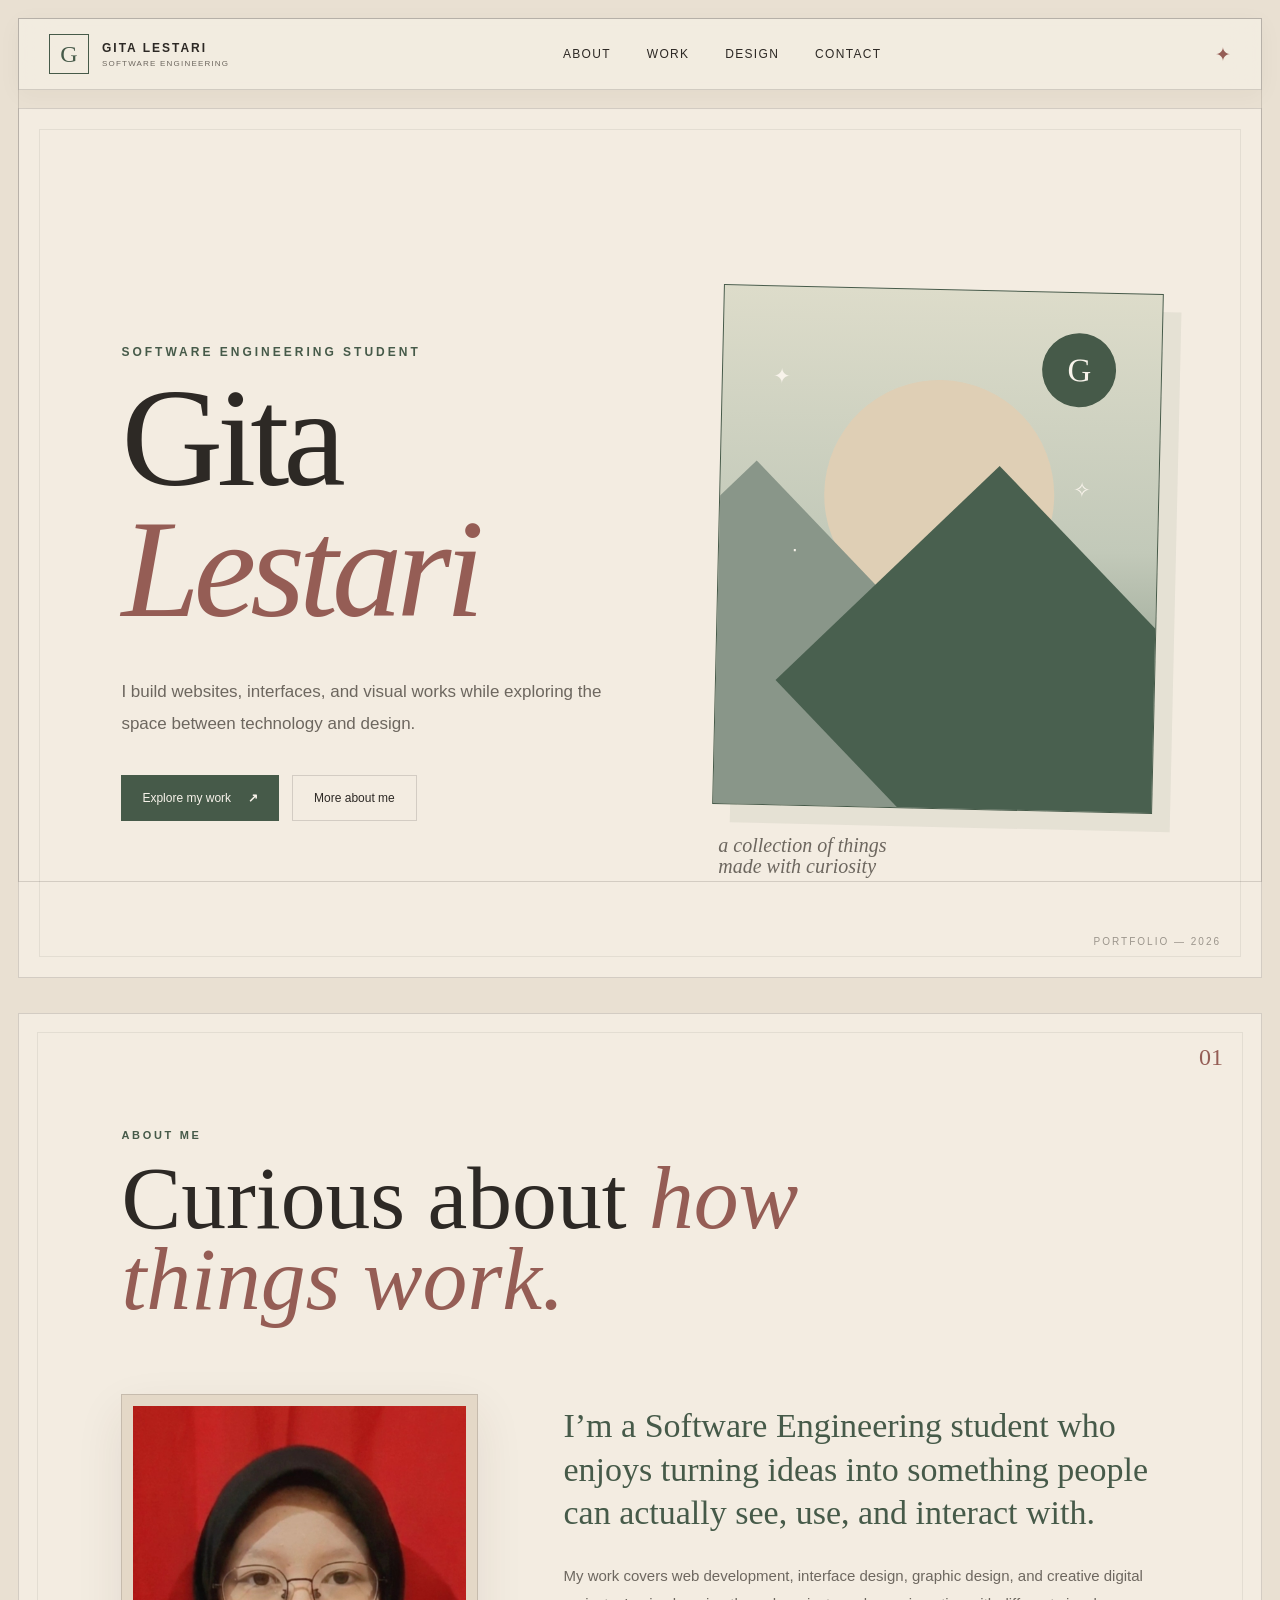
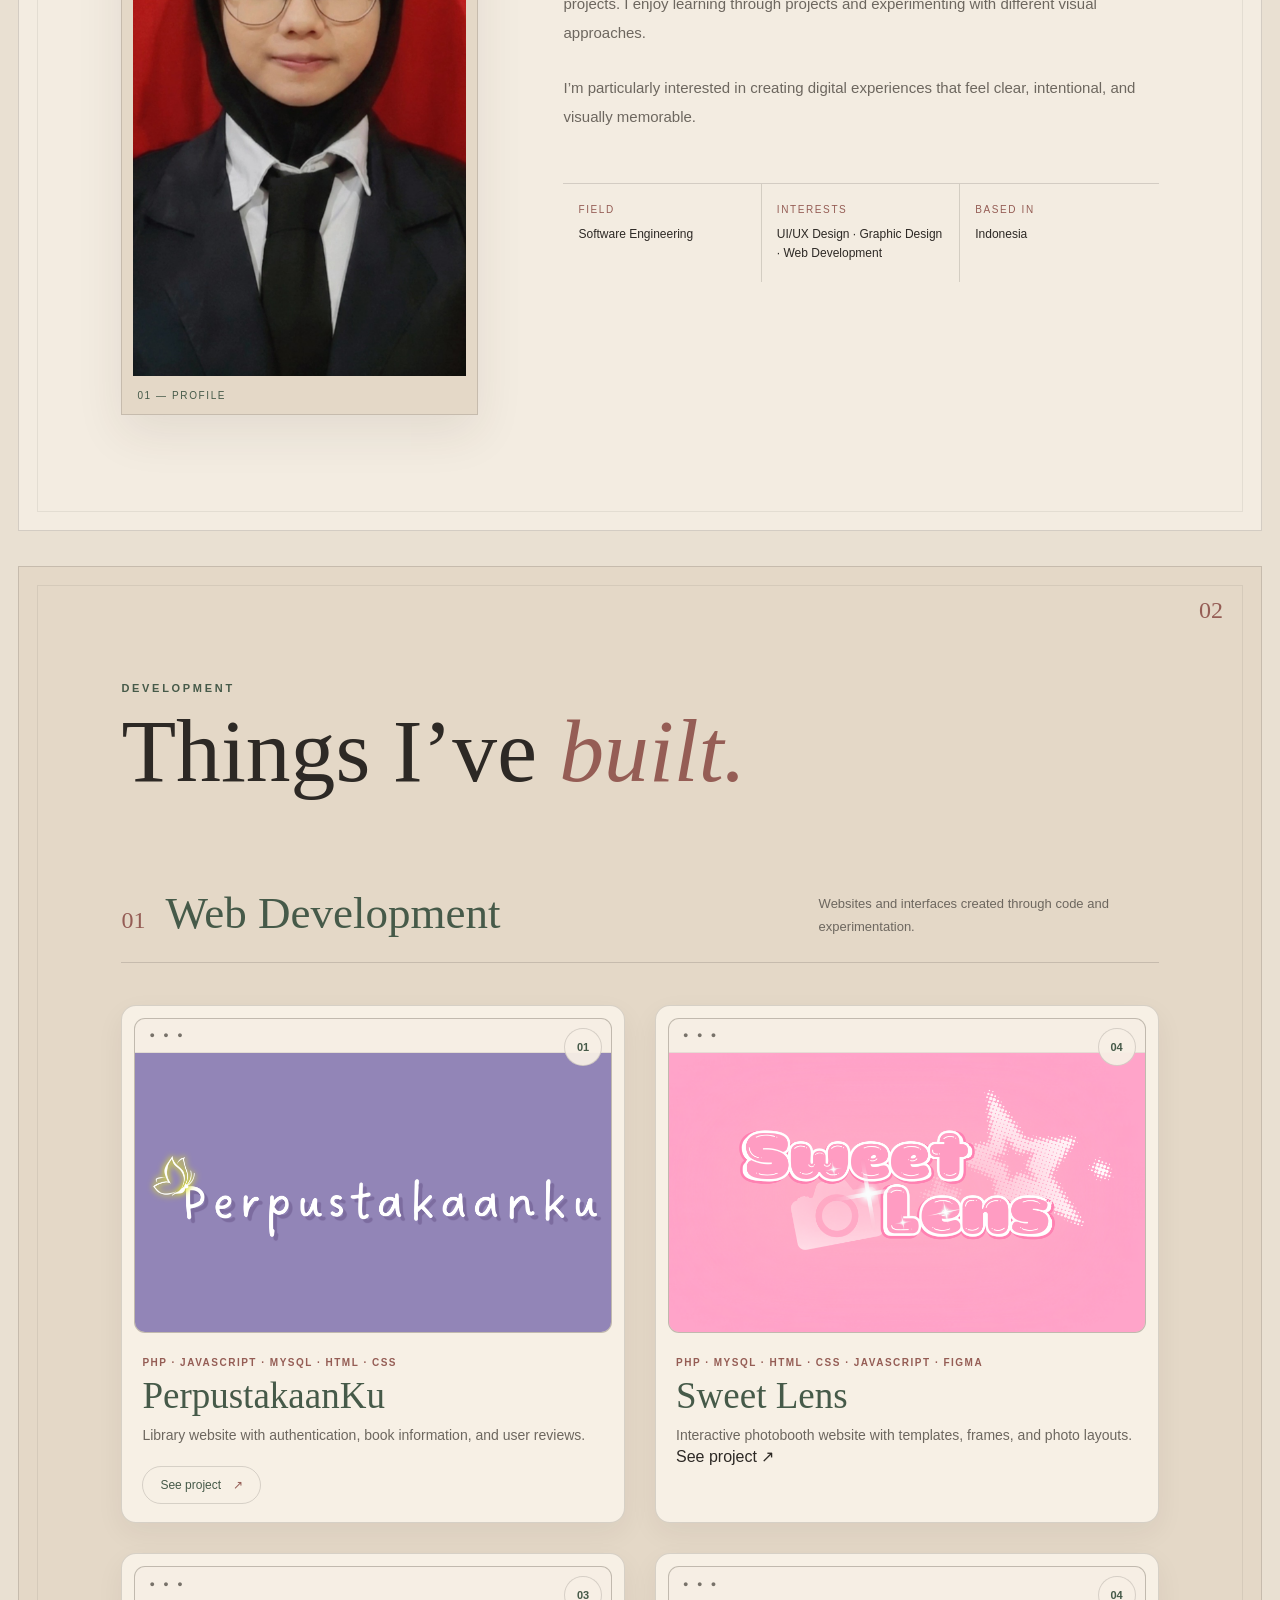
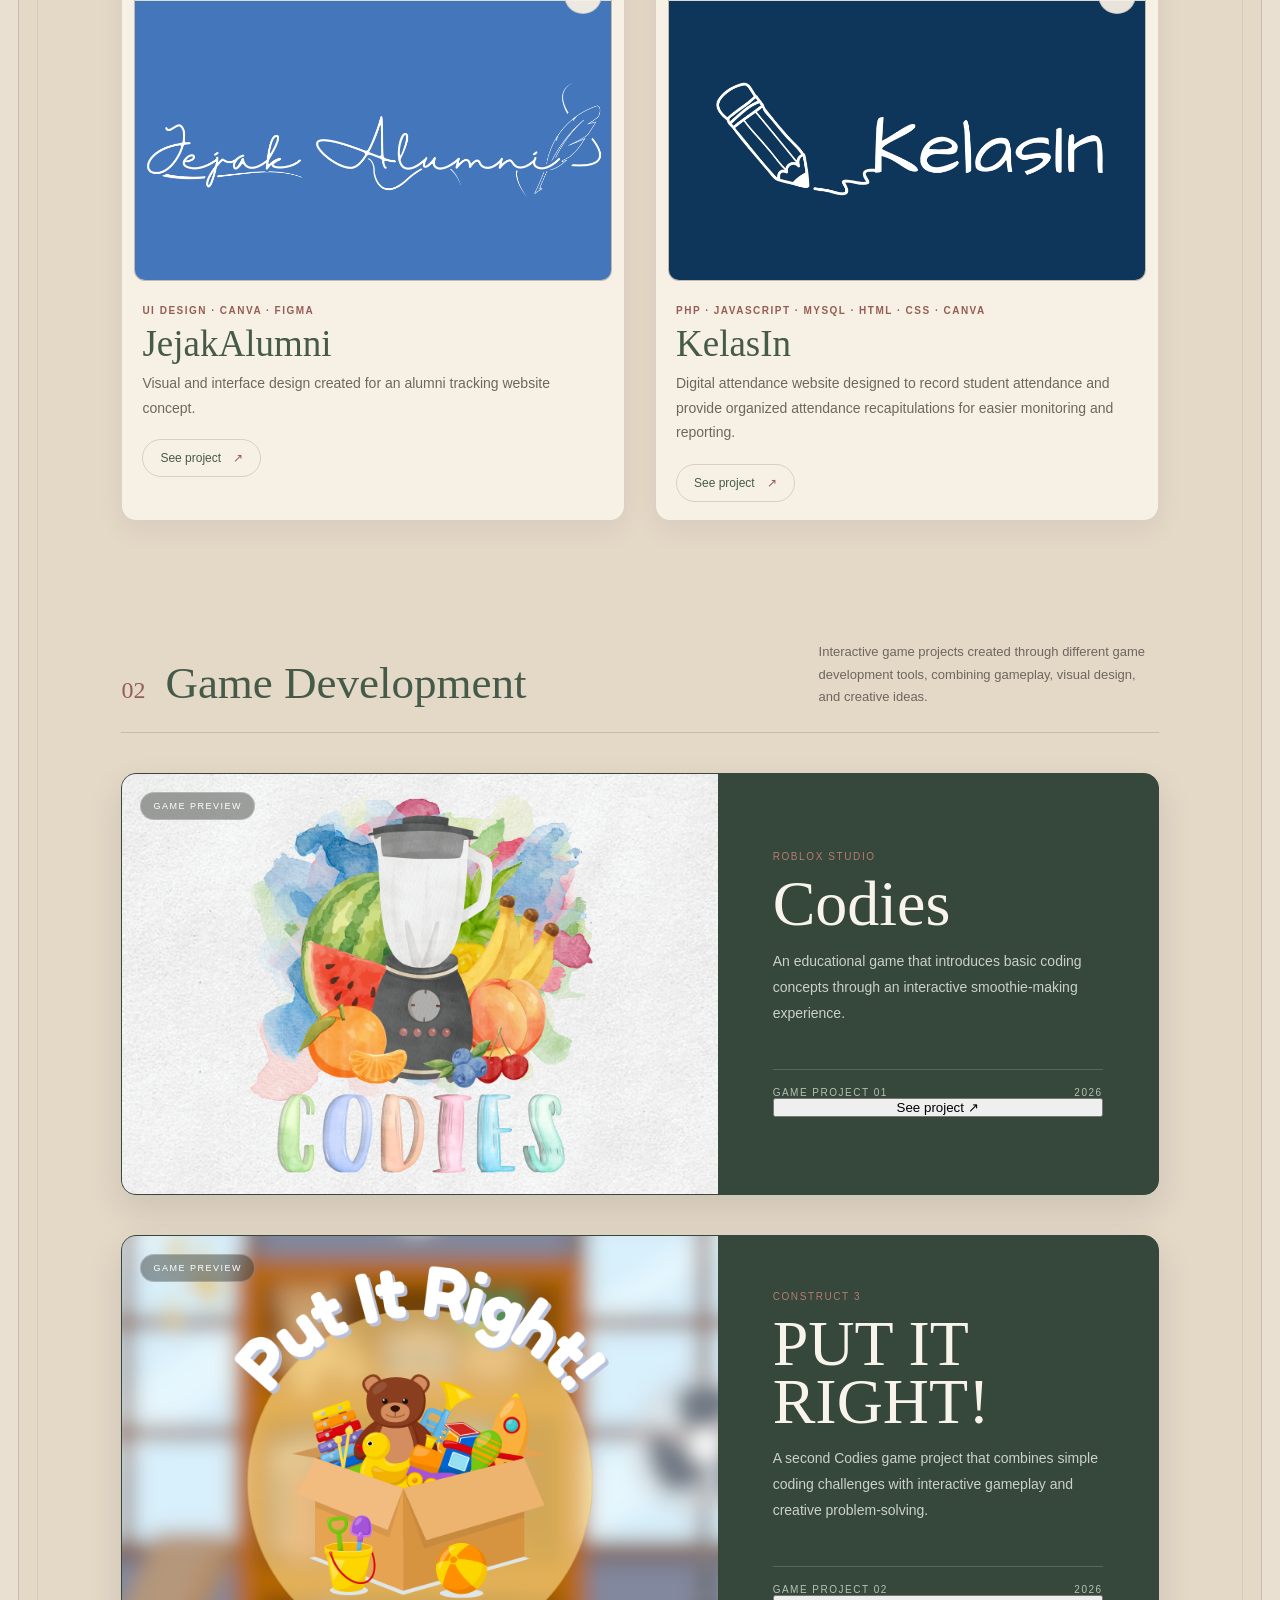
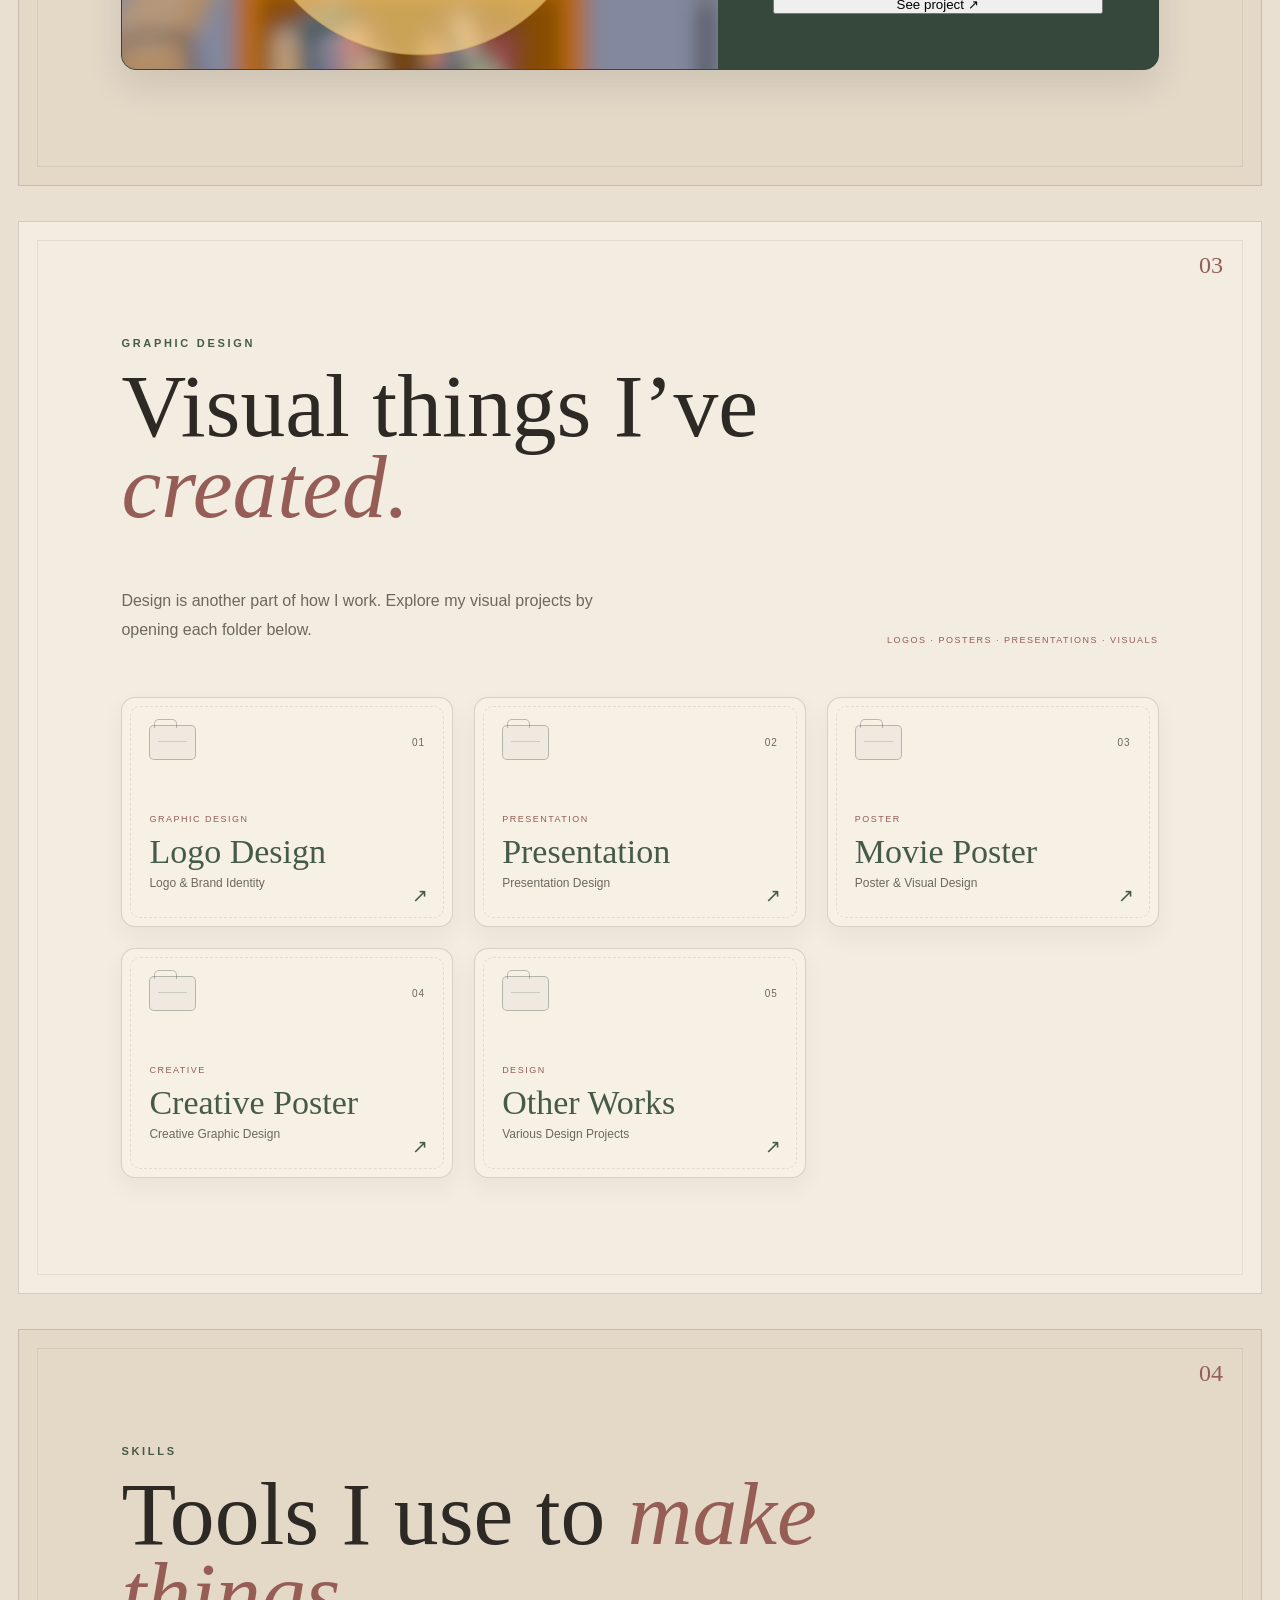
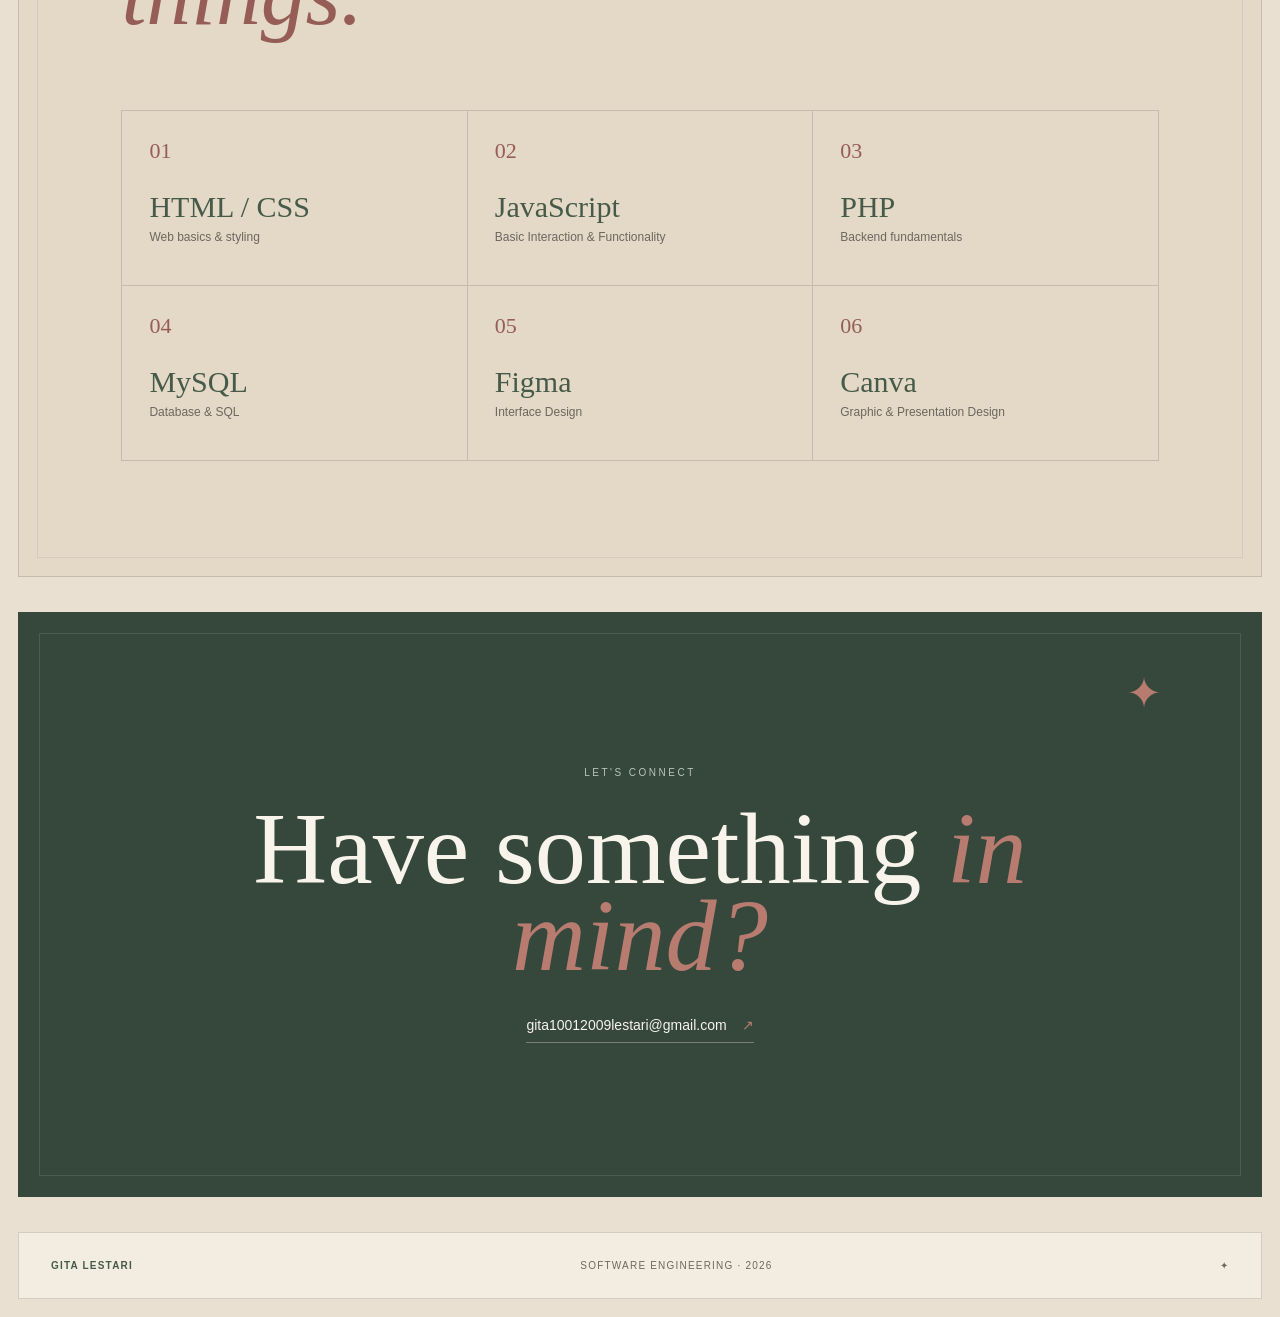
==== commit c6e2befc: "Replace button with link for SweetLens project" ====
--- a/index.html
+++ b/index.html
@@ -347,30 +347,10 @@
                     templates, frames, and photo layouts.
                 </p>
 
-        <button
-            onclick="openImage(
-                'SweetLens',
-                [
-                    'projects/graphic/sweetlens/1.png',
-                    'projects/graphic/sweetlens/2.png',
-                    'projects/graphic/sweetlens/3.png',
-                    'projects/graphic/sweetlens/4.png',
-                    'projects/graphic/sweetlens/5.png',
-                    'projects/graphic/sweetlens/6.png',
-                    'projects/graphic/sweetlens/7.png',
-                    'projects/graphic/sweetlens/8.png',
-                    'projects/graphic/sweetlens/9.png',
-                    'projects/graphic/sweetlens/10.png',
-                    'projects/graphic/sweetlens/11.png',
-                    'projects/graphic/sweetlens/12.png',
-                    'projects/graphic/sweetlens/13.png',
-                    'projects/graphic/sweetlens/14.png',
-                ]
-            )"
-        >
-            See project
-            <span>↗</span>
-        </button>
+        <a href="projects/web/sweetlens/index.html" class="project-button">
+    See project
+    <span>↗</span>
+        </a>
 
     </div>
 
--- a/css/style.css
+++ b/css/style.css
@@ -2376,4 +2376,96 @@
     .contact h2 {
         font-size: 51px;
     }
-}+}
+
+/* =========================
+   MOBILE
+========================= */
+@media (max-width: 768px) {
+
+    /* NAV */
+    .nav nav {
+        display: none;
+    }
+
+    /* HERO */
+    .hero {
+        grid-template-columns: 1fr;
+        gap: 40px;
+        padding: 80px 24px;
+    }
+
+    .hero h1 {
+        font-size: 70px;
+        line-height: 0.9;
+    }
+
+    /* ABOUT */
+    .about-content {
+        grid-template-columns: 1fr;
+        gap: 40px;
+    }
+
+    .about-image img {
+        height: auto;
+    }
+
+    .about-facts {
+        grid-template-columns: 1fr;
+    }
+
+    .about-facts > div {
+        border-right: none;
+        border-bottom: 1px solid var(--line);
+    }
+
+    /* WEB PROJECT */
+    .web-projects {
+        grid-template-columns: 1fr;
+    }
+
+    /* GAME */
+    .game-card {
+        grid-template-columns: 1fr;
+    }
+
+    .game-content {
+        padding: 30px;
+    }
+
+    .game-content h4 {
+        font-size: 42px;
+    }
+
+    /* GRAPHIC DESIGN */
+    .design-intro {
+        flex-direction: column;
+        align-items: flex-start;
+    }
+
+    .project-folders {
+        grid-template-columns: 1fr;
+    }
+
+    .project-folder {
+        min-height: 180px;
+    }
+
+    .folder-content h3 {
+        font-size: 28px;
+    }
+
+    /* SKILLS */
+    .skill-list {
+        grid-template-columns: 1fr;
+    }
+
+    /* SECTION */
+    .section {
+        padding: 80px 24px;
+    }
+
+    .section-heading h2 {
+        font-size: 48px;
+    }
+}
